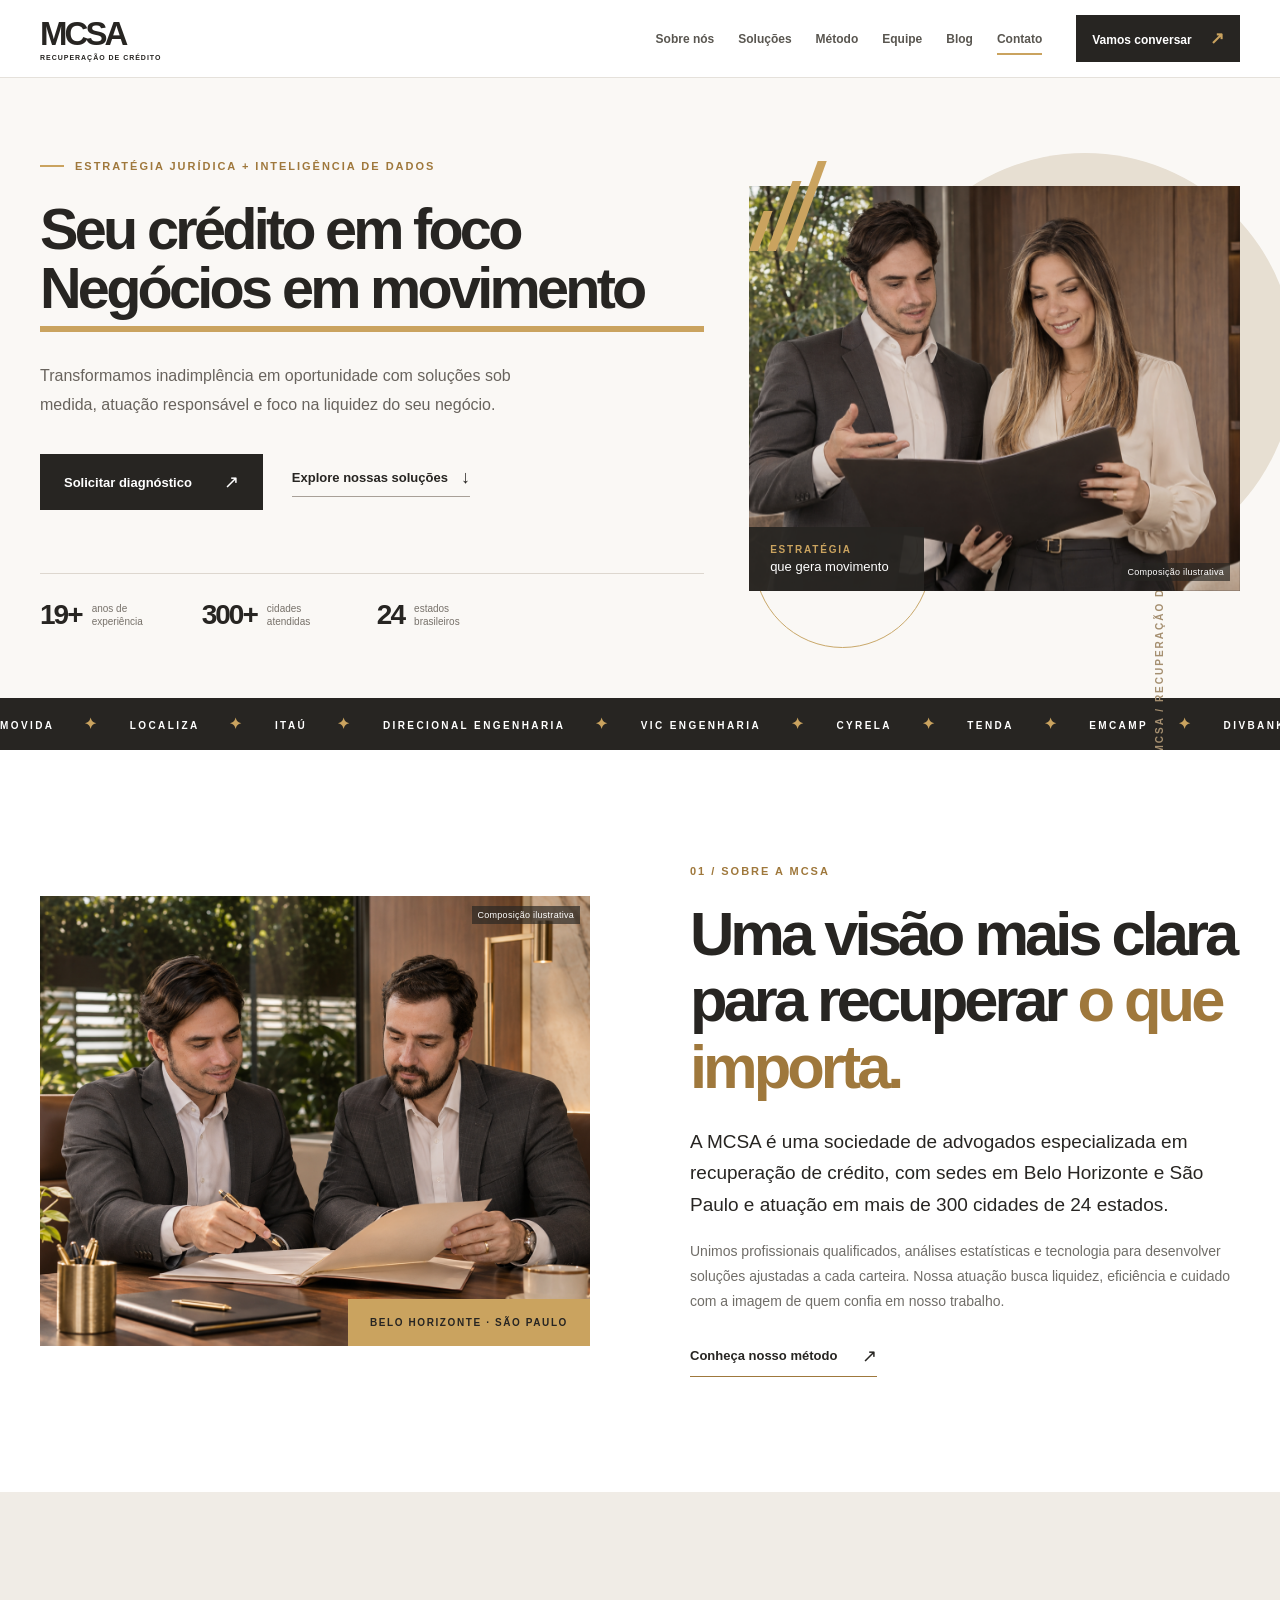
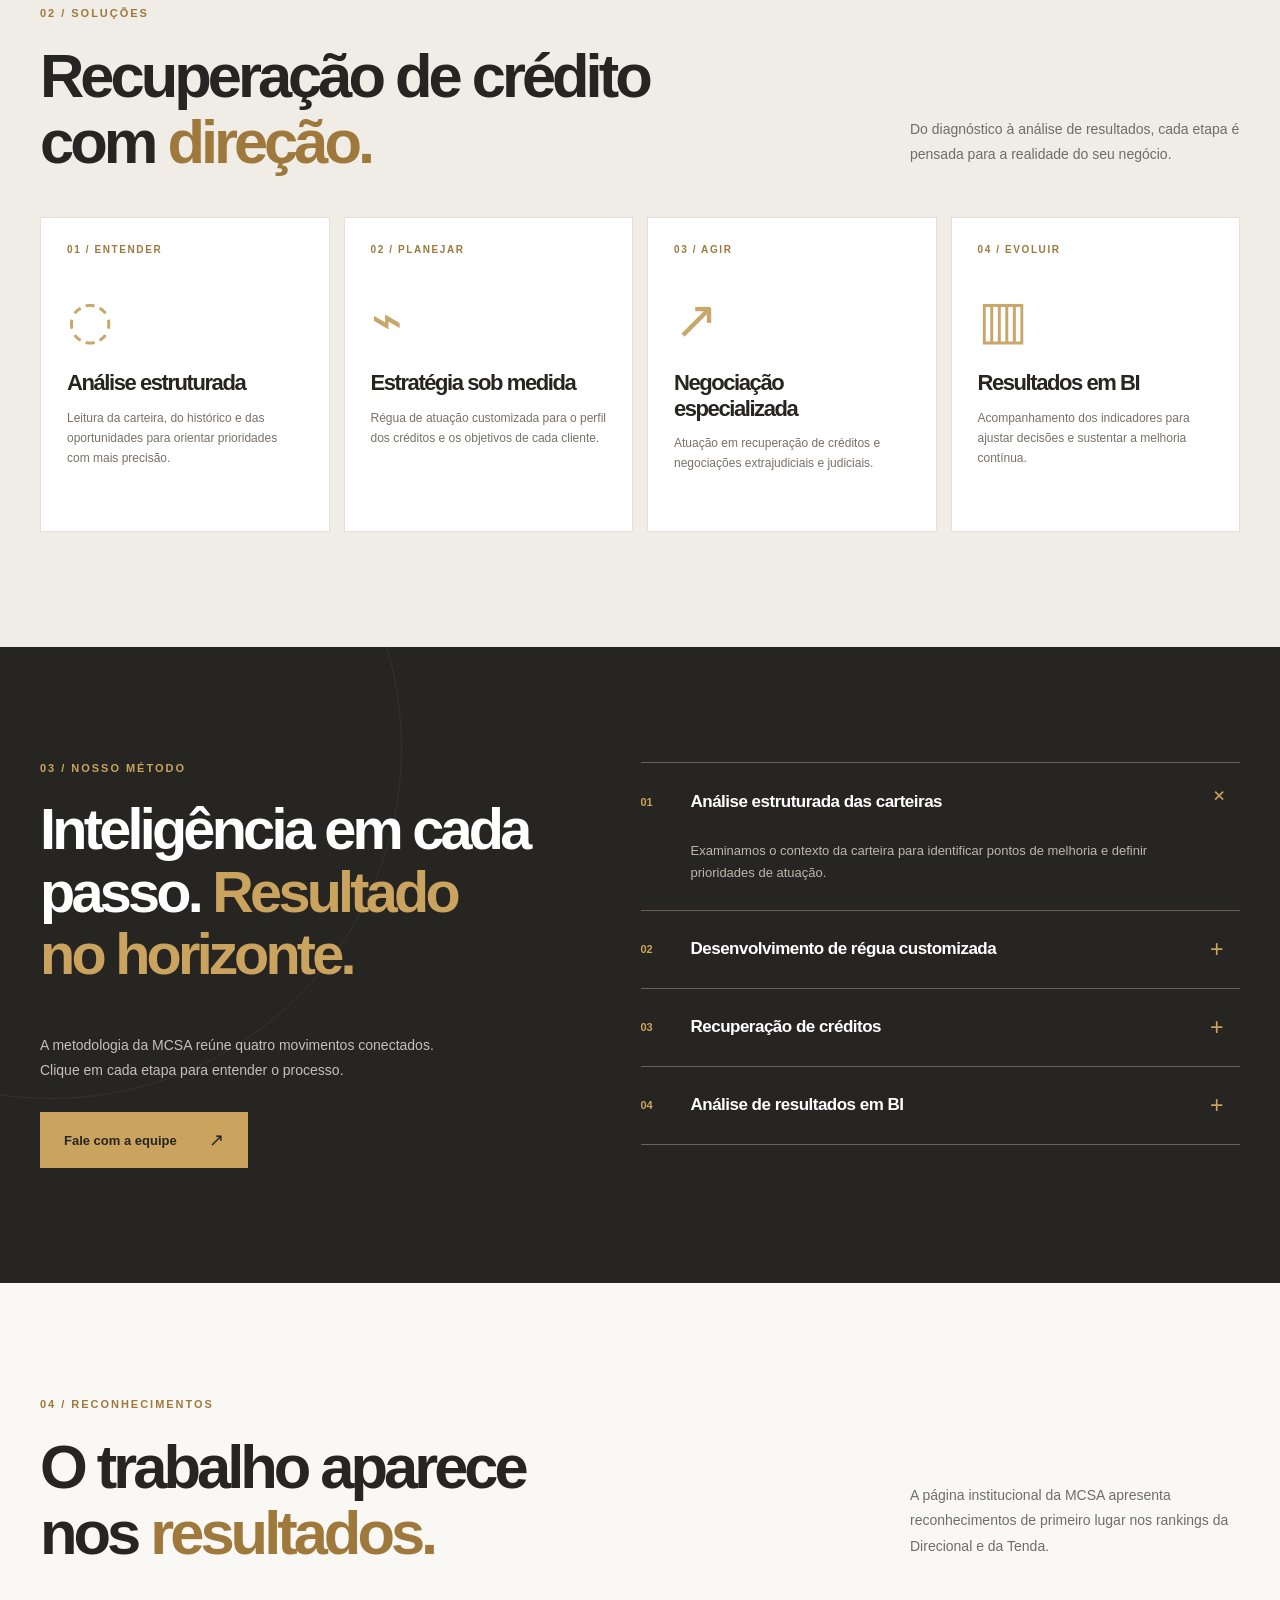
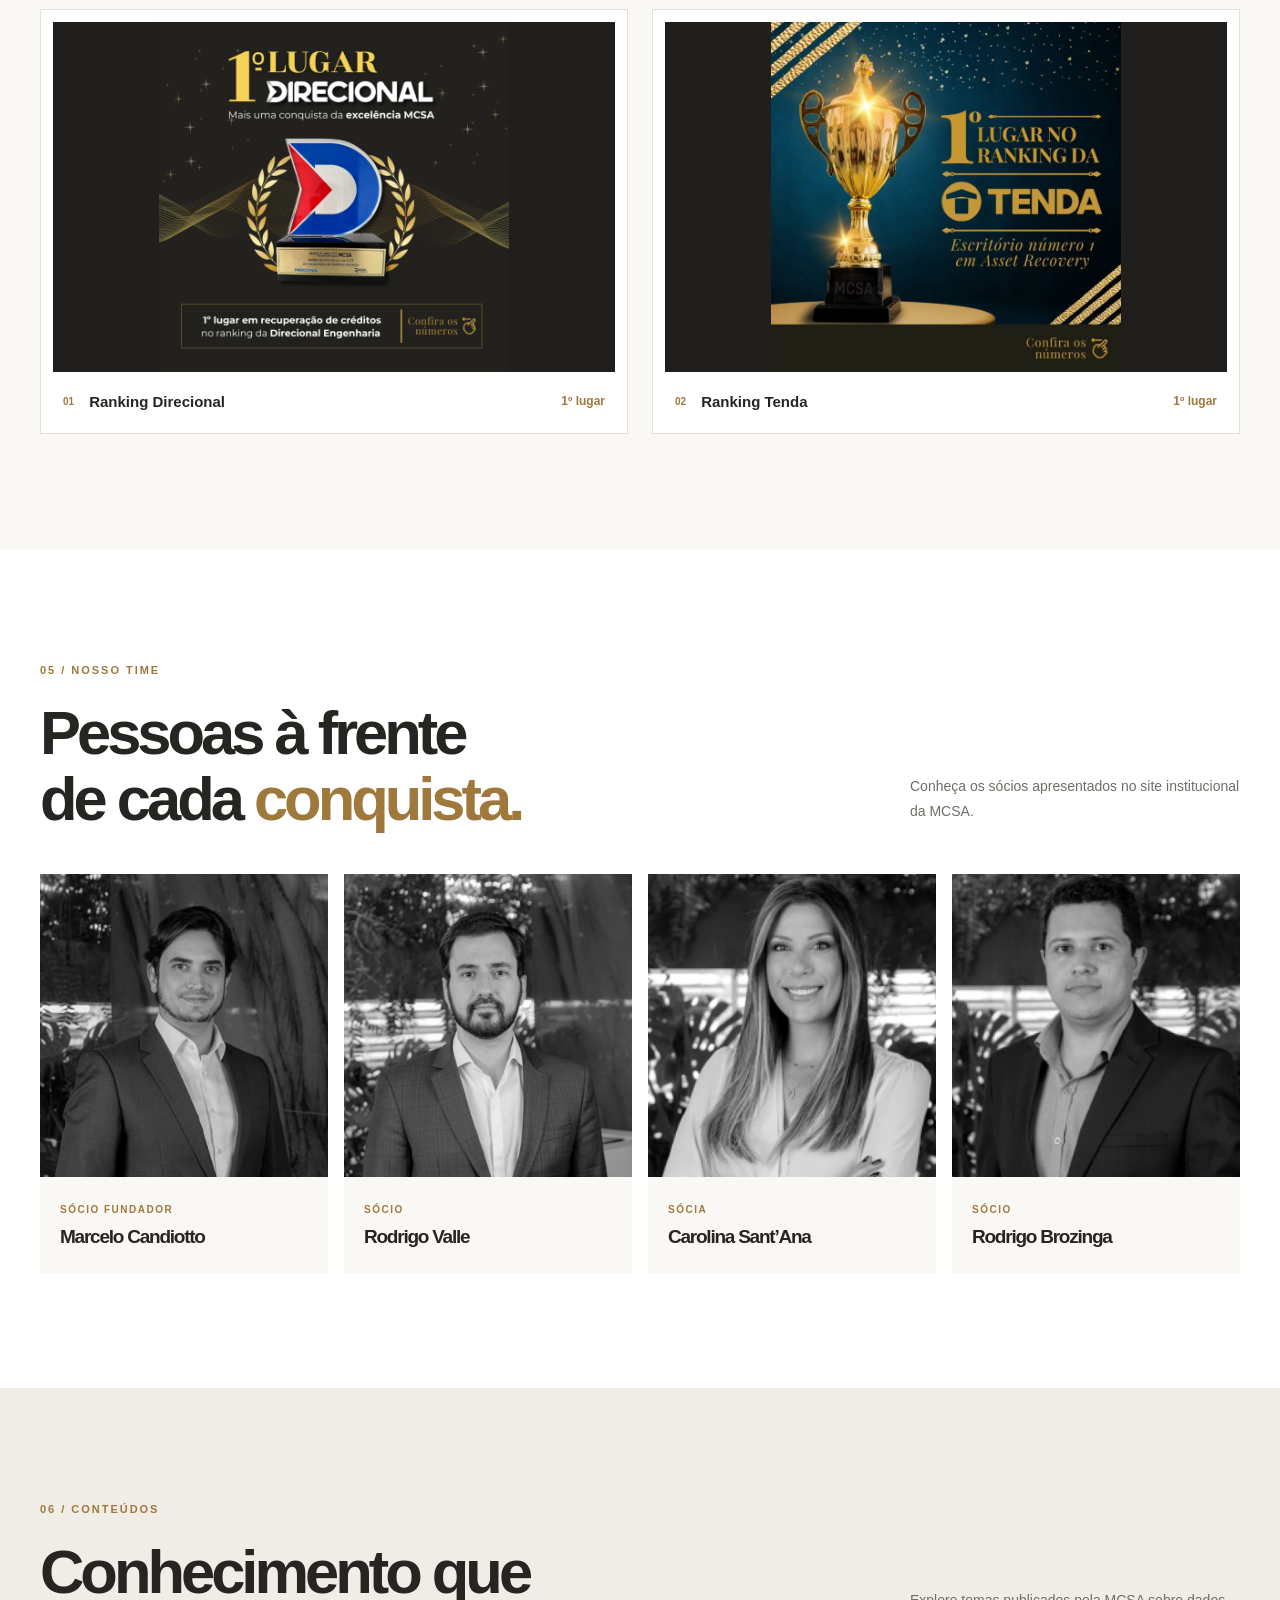
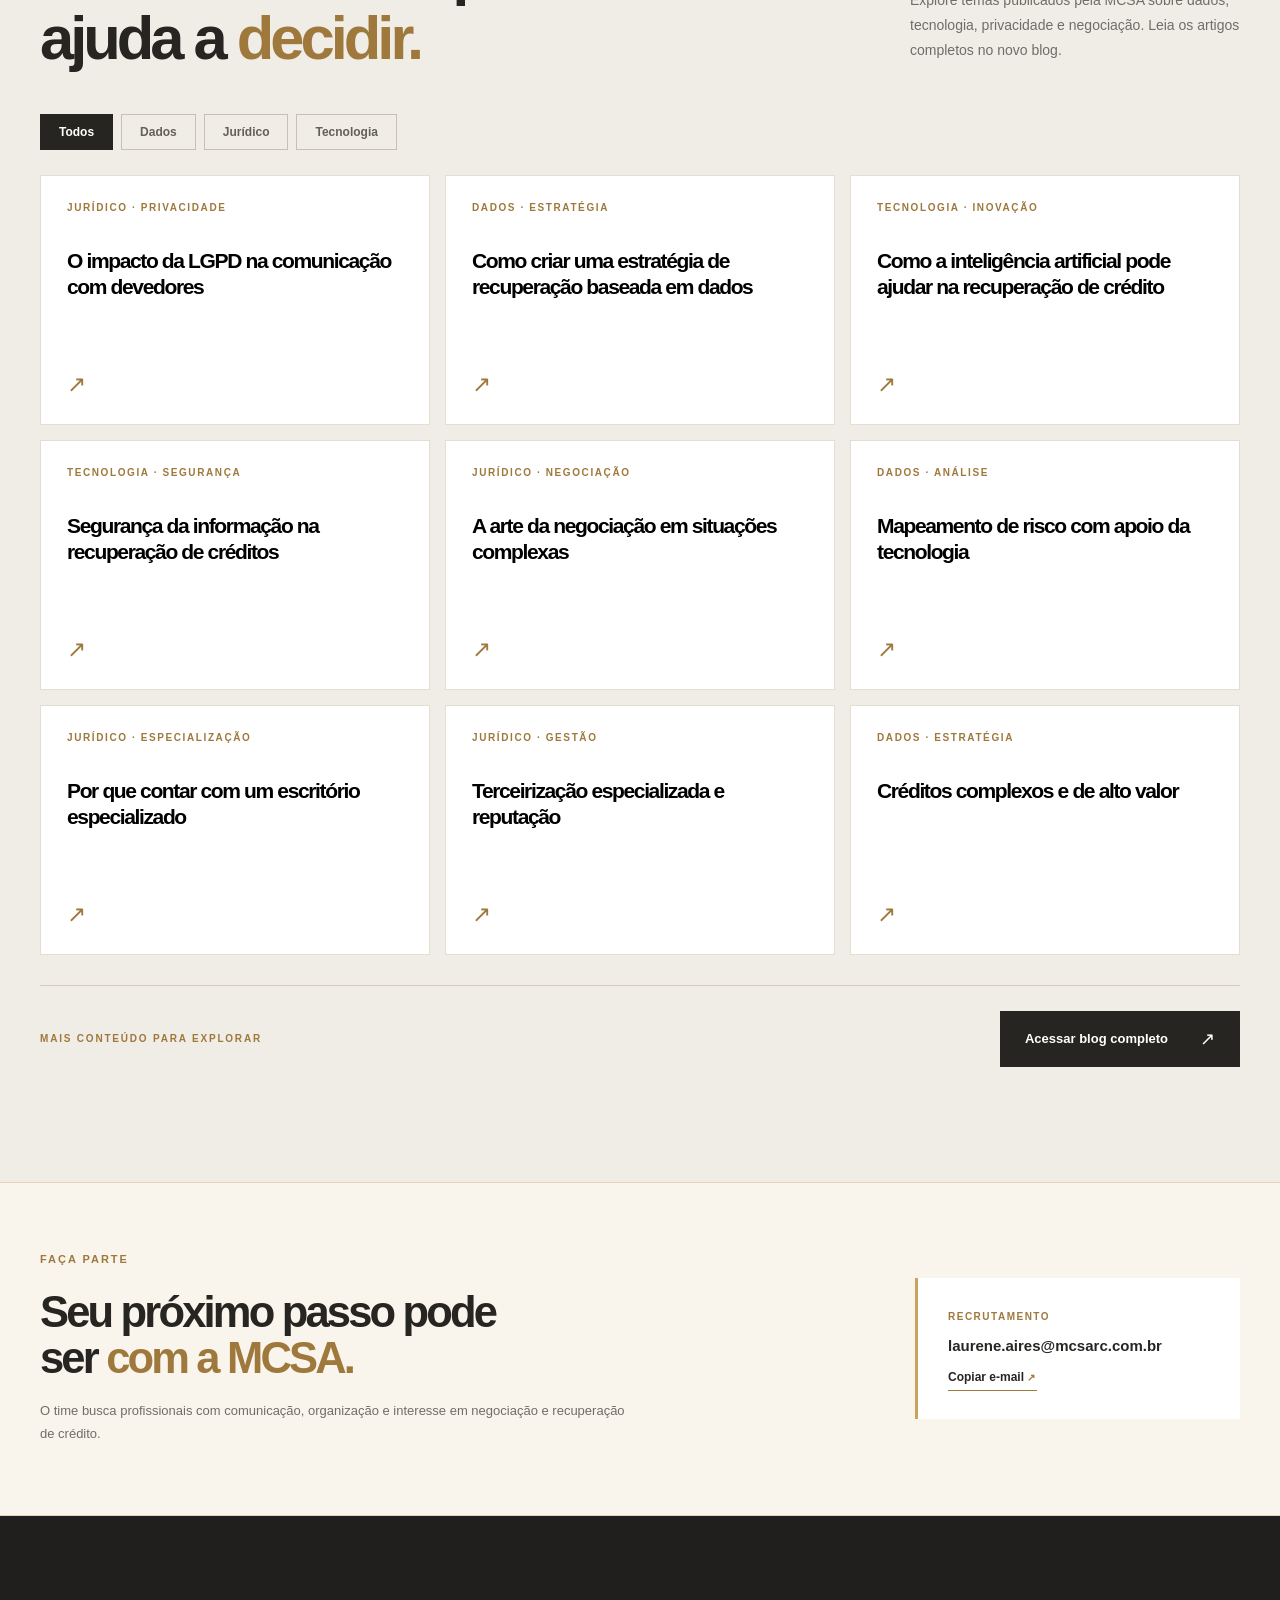
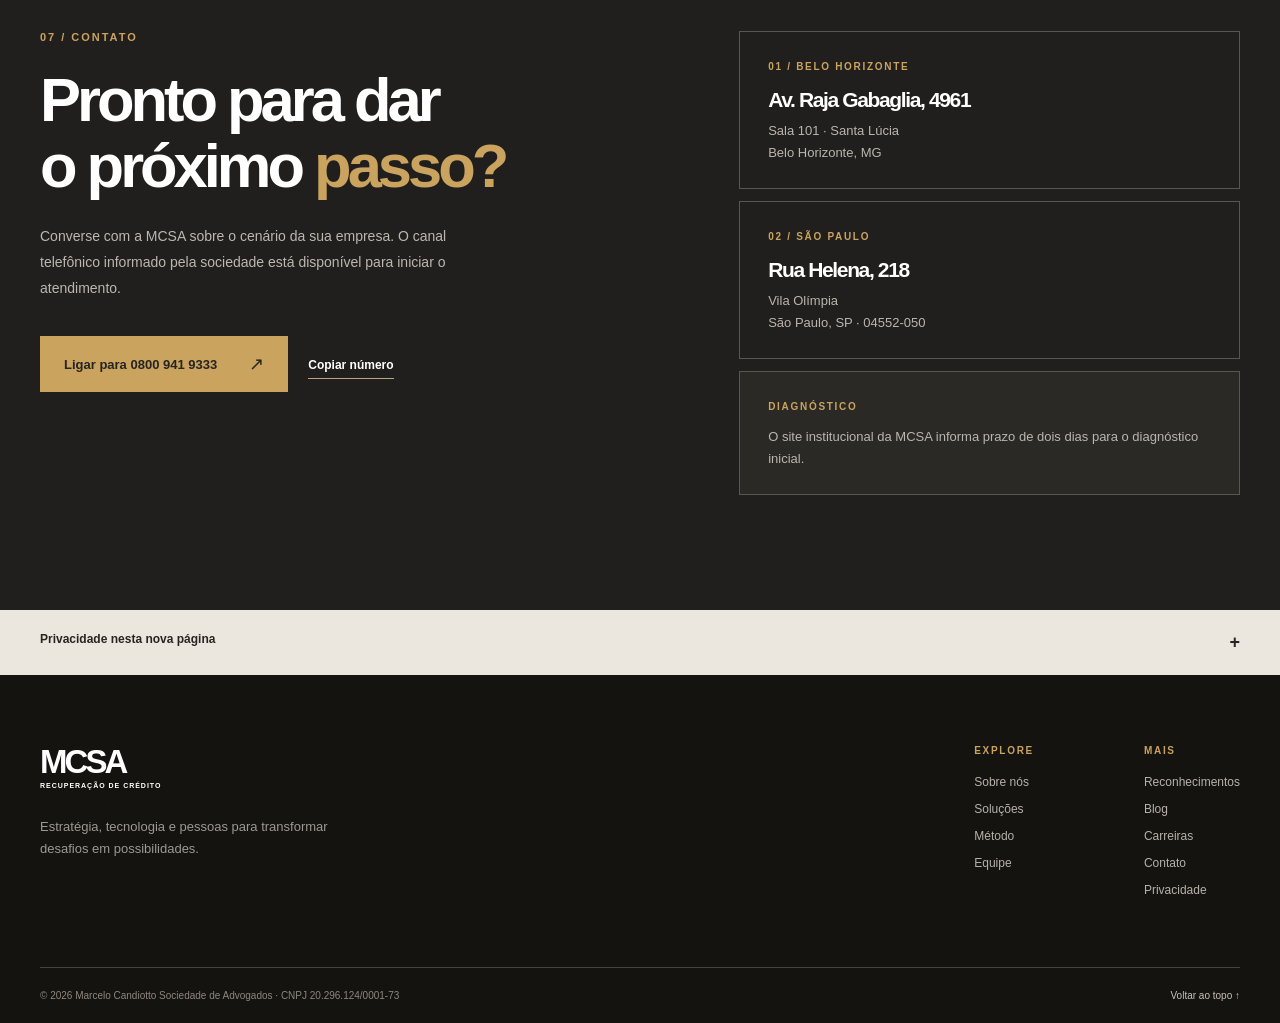
==== index.html @ 1eda958b "Publish modern MCSA blog and article archive" ====
<!doctype html>
<html lang="pt-BR">
<head>
  <meta charset="utf-8">
  <meta name="viewport" content="width=device-width, initial-scale=1">
  <meta name="theme-color" content="#272522">
  <meta name="description" content="MCSA: recuperação de crédito com inteligência, estratégia jurídica e atuação em mais de 300 cidades brasileiras.">
  <title>MCSA — Recuperação de crédito com inteligência</title>
  <link rel="icon" href="assets/logo.png" type="image/png">
  <link rel="stylesheet" href="styles.css">
  <link rel="stylesheet" href="motion.css">
  <script src="motion.js" defer></script>
  <script src="app.js" defer></script>
</head>
<body>
  <a class="skip-link" href="#conteudo">Ir para o conteúdo</a>
  <header class="header" id="inicio">
    <div class="scroll-progress" aria-hidden="true"></div>
    <div class="container header-inner">
      <a class="brand" href="#inicio" aria-label="MCSA, início"><span>MCSA</span><small>RECUPERAÇÃO DE CRÉDITO</small></a>
      <button class="menu-button" type="button" aria-label="Abrir menu" aria-controls="menu" aria-expanded="false"><span></span><span></span><span></span></button>
      <nav class="nav" id="menu" aria-label="Navegação principal"><a href="#sobre">Sobre nós</a><a href="#solucoes">Soluções</a><a href="#metodo">Método</a><a href="#equipe">Equipe</a><a href="blog.html">Blog</a><a href="#contato">Contato</a></nav>
      <a class="header-action" href="#contato">Vamos conversar <span aria-hidden="true">↗</span></a>
    </div>
  </header>

  <main id="conteudo">
    <section class="hero" aria-labelledby="hero-title">
      <div class="container hero-grid">
        <div class="hero-copy reveal">
          <p class="eyebrow"><span class="eyebrow-dash"></span> ESTRATÉGIA JURÍDICA + INTELIGÊNCIA DE DADOS</p>
          <h1 id="hero-title" aria-label="Seu crédito em foco, negócios em movimento"><span class="hero-line" aria-hidden="true"><span class="hero-word" style="--i:0">Seu</span> <span class="hero-word" style="--i:1">crédito</span> <span class="hero-word" style="--i:2">em</span> <span class="hero-word" style="--i:3">foco</span></span><span class="hero-line" aria-hidden="true"><em><span class="hero-word" style="--i:4">Negócios</span> <span class="hero-word" style="--i:5">em</span> <span class="hero-word" style="--i:6">movimento</span></em></span></h1>
          <p class="hero-description">Transformamos inadimplência em oportunidade com soluções sob medida, atuação responsável e foco na liquidez do seu negócio.</p>
          <div class="hero-actions"><a class="button button-dark" href="#contato">Solicitar diagnóstico <span aria-hidden="true">↗</span></a><a class="under-link" href="#solucoes">Explore nossas soluções <span aria-hidden="true">↓</span></a></div>
          <div class="hero-markers"><div><strong data-count="19" data-suffix="+">19+</strong><span>anos de experiência</span></div><div><strong data-count="300" data-suffix="+">300+</strong><span>cidades atendidas</span></div><div><strong data-count="24">24</strong><span>estados brasileiros</span></div></div>
        </div>
        <div class="hero-media reveal">
          <div class="photo-frame"><img src="assets/marcelo-carolina.png" alt="Composição ilustrativa de Marcelo Candiotto e Carolina Sant’Ana analisando documentos" width="1752" height="897"><span class="photo-scan" aria-hidden="true"></span><span class="photo-disclaimer">Composição ilustrativa</span><div class="photo-stamp"><b>ESTRATÉGIA</b><span>que gera movimento</span></div></div>
          <div class="hero-graphic" aria-hidden="true"><span></span><span></span><span></span></div>
          <div class="hero-side-note">MCSA / RECUPERAÇÃO DE CRÉDITO</div>
        </div>
      </div>
      <div class="hero-ticker" role="group" aria-label="Empresas com quem trabalhamos: Movida, Localiza, Itaú, Direcional Engenharia, VIC Engenharia, Cyrela, Tenda, Emcamp, DivBank, Tabelionato e LCM"><div aria-hidden="true">MOVIDA <span>✦</span> LOCALIZA <span>✦</span> ITAÚ <span>✦</span> DIRECIONAL ENGENHARIA <span>✦</span> VIC ENGENHARIA <span>✦</span> CYRELA <span>✦</span> TENDA <span>✦</span> EMCAMP <span>✦</span> DIVBANK <span>✦</span> TABELIONATO <span>✦</span> LCM <span>✦</span> MOVIDA <span>✦</span> LOCALIZA <span>✦</span> ITAÚ <span>✦</span> DIRECIONAL ENGENHARIA <span>✦</span> VIC ENGENHARIA <span>✦</span> CYRELA <span>✦</span> TENDA <span>✦</span> EMCAMP <span>✦</span> DIVBANK <span>✦</span> TABELIONATO <span>✦</span> LCM <span>✦</span></div></div>
    </section>

    <section class="intro section" id="sobre">
      <div class="container intro-grid"><div class="intro-image reveal"><img src="assets/marcelo-rodrigo-valle.png" alt="Composição ilustrativa de Marcelo Candiotto e Rodrigo Valle revisando documentos" loading="lazy" width="1448" height="1086"><div class="image-label">BELO HORIZONTE · SÃO PAULO</div><span class="intro-disclaimer">Composição ilustrativa</span></div><div class="intro-copy reveal"><p class="kicker">01 / SOBRE A MCSA</p><h2>Uma visão mais clara para recuperar <em>o que importa.</em></h2><p class="lead">A MCSA é uma sociedade de advogados especializada em recuperação de crédito, com sedes em Belo Horizonte e São Paulo e atuação em mais de 300 cidades de 24 estados.</p><p>Unimos profissionais qualificados, análises estatísticas e tecnologia para desenvolver soluções ajustadas a cada carteira. Nossa atuação busca liquidez, eficiência e cuidado com a imagem de quem confia em nosso trabalho.</p><a class="text-action" href="#metodo">Conheça nosso método <span aria-hidden="true">↗</span></a></div></div>
    </section>

    <section class="solutions section" id="solucoes">
      <div class="container"><div class="section-top reveal"><div><p class="kicker">02 / SOLUÇÕES</p><h2>Recuperação de crédito<br>com <em>direção.</em></h2></div><p>Do diagnóstico à análise de resultados, cada etapa é pensada para a realidade do seu negócio.</p></div>
        <div class="solutions-grid">
          <article class="solution-card reveal"><span class="solution-index">01 / ENTENDER</span><div class="solution-icon" aria-hidden="true">◌</div><h3>Análise estruturada</h3><p>Leitura da carteira, do histórico e das oportunidades para orientar prioridades com mais precisão.</p></article>
          <article class="solution-card reveal"><span class="solution-index">02 / PLANEJAR</span><div class="solution-icon" aria-hidden="true">⌁</div><h3>Estratégia sob medida</h3><p>Régua de atuação customizada para o perfil dos créditos e os objetivos de cada cliente.</p></article>
          <article class="solution-card reveal"><span class="solution-index">03 / AGIR</span><div class="solution-icon" aria-hidden="true">↗</div><h3>Negociação especializada</h3><p>Atuação em recuperação de créditos e negociações extrajudiciais e judiciais.</p></article>
          <article class="solution-card reveal"><span class="solution-index">04 / EVOLUIR</span><div class="solution-icon" aria-hidden="true">▥</div><h3>Resultados em BI</h3><p>Acompanhamento dos indicadores para ajustar decisões e sustentar a melhoria contínua.</p></article>
        </div>
      </div>
    </section>

    <section class="method section" id="metodo">
      <div class="container method-grid"><div class="method-copy reveal"><p class="kicker kicker-light">03 / NOSSO MÉTODO</p><h2>Inteligência em cada passo. <em>Resultado no horizonte.</em></h2><p>A metodologia da MCSA reúne quatro movimentos conectados. Clique em cada etapa para entender o processo.</p><a class="button button-gold" href="#contato">Fale com a equipe <span aria-hidden="true">↗</span></a></div><div class="method-list reveal"><details open><summary><span>01</span><strong>Análise estruturada das carteiras</strong><b>+</b></summary><p>Examinamos o contexto da carteira para identificar pontos de melhoria e definir prioridades de atuação.</p></details><details><summary><span>02</span><strong>Desenvolvimento de régua customizada</strong><b>+</b></summary><p>Organizamos uma abordagem adequada às características dos créditos e ao momento de cada cliente.</p></details><details><summary><span>03</span><strong>Recuperação de créditos</strong><b>+</b></summary><p>Conduzimos as frentes de negociação em busca de soluções efetivas e responsáveis.</p></details><details><summary><span>04</span><strong>Análise de resultados em BI</strong><b>+</b></summary><p>Acompanhamos indicadores para compreender os resultados e orientar as próximas decisões.</p></details></div></div>
    </section>

    <section class="recognition section" id="reconhecimentos"><div class="container"><div class="section-top reveal"><div><p class="kicker">04 / RECONHECIMENTOS</p><h2>O trabalho aparece<br>nos <em>resultados.</em></h2></div><p>A página institucional da MCSA apresenta reconhecimentos de primeiro lugar nos rankings da Direcional e da Tenda.</p></div><div class="award-grid"><figure class="award-card reveal"><img src="assets/award-direcional.png" alt="Peça da MCSA sobre o primeiro lugar no ranking da Direcional" loading="lazy"><figcaption><span>01</span><strong>Ranking Direcional</strong><em>1º lugar</em></figcaption></figure><figure class="award-card reveal"><img src="assets/award-tenda.jpg" alt="Peça da MCSA sobre o primeiro lugar no ranking da Tenda" loading="lazy"><figcaption><span>02</span><strong>Ranking Tenda</strong><em>1º lugar</em></figcaption></figure></div></div></section>

    <section class="team section" id="equipe"><div class="container"><div class="section-top reveal"><div><p class="kicker">05 / NOSSO TIME</p><h2>Pessoas à frente<br>de cada <em>conquista.</em></h2></div><p>Conheça os sócios apresentados no site institucional da MCSA.</p></div><div class="team-grid"><article class="person reveal"><img src="assets/team-marcelo.png" alt="Marcelo Candiotto" loading="lazy"><div><span>SÓCIO FUNDADOR</span><h3>Marcelo Candiotto</h3></div></article><article class="person reveal"><img src="assets/team-rodrigo-valle.png" alt="Rodrigo Valle" loading="lazy"><div><span>SÓCIO</span><h3>Rodrigo Valle</h3></div></article><article class="person reveal"><img src="assets/team-carolina.png" alt="Carolina Sant’Ana" loading="lazy"><div><span>SÓCIA</span><h3>Carolina Sant’Ana</h3></div></article><article class="person reveal"><img src="assets/team-rodrigo-brozinga.png" alt="Rodrigo Brozinga" loading="lazy"><div><span>SÓCIO</span><h3>Rodrigo Brozinga</h3></div></article></div></div></section>

    <section class="insights section" id="conteudos"><div class="container"><div class="section-top reveal"><div><p class="kicker">06 / CONTEÚDOS</p><h2>Conhecimento que<br>ajuda a <em>decidir.</em></h2></div><p>Explore temas publicados pela MCSA sobre dados, tecnologia, privacidade e negociação. Leia os artigos completos no novo blog.</p></div><div class="filter-bar" role="group" aria-label="Filtrar conteúdos"><button type="button" class="filter active" data-filter="todos" aria-pressed="true">Todos</button><button type="button" class="filter" data-filter="dados" aria-pressed="false">Dados</button><button type="button" class="filter" data-filter="juridico" aria-pressed="false">Jurídico</button><button type="button" class="filter" data-filter="tecnologia" aria-pressed="false">Tecnologia</button></div><div class="article-grid" id="article-grid"></div><div class="blog-cta-wrap reveal"><span>MAIS CONTEÚDO PARA EXPLORAR</span><a class="button button-dark blog-cta" href="blog.html">Acessar blog completo <span aria-hidden="true">↗</span></a></div></div></section>

    <section class="careers" id="carreiras"><div class="container careers-inner reveal"><div><p class="kicker">FAÇA PARTE</p><h2>Seu próximo passo pode<br>ser <em>com a MCSA.</em></h2><p>O time busca profissionais com comunicação, organização e interesse em negociação e recuperação de crédito.</p></div><div class="careers-contact"><span>RECRUTAMENTO</span><strong>laurene.aires@mcsarc.com.br</strong><button type="button" class="copy-button" data-copy="laurene.aires@mcsarc.com.br">Copiar e-mail <span aria-hidden="true">↗</span></button></div></div></section>

    <section class="contact section" id="contato"><div class="container contact-grid"><div class="contact-copy reveal"><p class="kicker kicker-light">07 / CONTATO</p><h2>Pronto para dar<br>o próximo <em>passo?</em></h2><p>Converse com a MCSA sobre o cenário da sua empresa. O canal telefônico informado pela sociedade está disponível para iniciar o atendimento.</p><a class="button button-gold" href="tel:08009419333">Ligar para 0800 941 9333 <span aria-hidden="true">↗</span></a><button type="button" class="copy-button copy-phone" data-copy="0800 941 9333">Copiar número</button></div><div class="contact-locations reveal"><div class="contact-card"><span>01 / BELO HORIZONTE</span><h3>Av. Raja Gabaglia, 4961</h3><p>Sala 101 · Santa Lúcia<br>Belo Horizonte, MG</p></div><div class="contact-card"><span>02 / SÃO PAULO</span><h3>Rua Helena, 218</h3><p>Vila Olímpia<br>São Paulo, SP · 04552-050</p></div><div class="contact-card contact-note"><span>DIAGNÓSTICO</span><p>O site institucional da MCSA informa prazo de dois dias para o diagnóstico inicial.</p></div></div></div></section>

    <section class="privacy" id="privacidade"><div class="container privacy-inner"><details><summary>Privacidade nesta nova página <span aria-hidden="true">+</span></summary><p>Esta página não possui formulários de coleta, cadastro ou rastreamento de visitantes. Ao usar os botões de telefone, a ação é encaminhada ao aplicativo de chamadas do seu dispositivo. Para assuntos relativos a dados pessoais tratados pela MCSA, o contato do encarregado informado na política institucional é <a href="mailto:marcelo.candiotto@candiottovalle.com">marcelo.candiotto@candiottovalle.com</a>.</p></details></div></section>
  </main>

  <footer class="footer"><div class="container footer-grid"><div><a class="brand brand-footer" href="#inicio" aria-label="MCSA, voltar ao início"><span>MCSA</span><small>RECUPERAÇÃO DE CRÉDITO</small></a><p>Estratégia, tecnologia e pessoas para transformar desafios em possibilidades.</p></div><div class="footer-nav"><div><b>EXPLORE</b><a href="#sobre">Sobre nós</a><a href="#solucoes">Soluções</a><a href="#metodo">Método</a><a href="#equipe">Equipe</a></div><div><b>MAIS</b><a href="#reconhecimentos">Reconhecimentos</a><a href="blog.html">Blog</a><a href="#carreiras">Carreiras</a><a href="#contato">Contato</a><a href="#privacidade">Privacidade</a></div></div></div><div class="container footer-bottom"><span>© <span id="year">2026</span> Marcelo Candiotto Sociedade de Advogados · CNPJ 20.296.124/0001-73</span><a href="#inicio">Voltar ao topo ↑</a></div></footer>

  <dialog class="article-dialog" id="article-dialog" aria-labelledby="article-dialog-title"><button class="dialog-close" type="button" aria-label="Fechar artigo">×</button><div class="dialog-content"><span id="article-dialog-category"></span><h2 id="article-dialog-title"></h2><p id="article-dialog-intro"></p><div id="article-dialog-body"></div><a href="#contato" class="text-action dialog-contact">Converse com a MCSA <span aria-hidden="true">↗</span></a></div></dialog>
  <div class="toast" id="toast" role="status" aria-live="polite"></div>
</body>
</html>
---- styles.css ----
:root {
    --ink: #272522;
    --ink-2: #37332e;
    --muted: #706d68;
    --gold: #caa35f;
    --gold-dark: #9f783c;
    --paper: #faf8f5;
    --cream: #f0ece6;
    --line: #e3dfd8;
    --white: #fff;
    --container: 1200px
}

* {
    box-sizing: border-box
}

html {
    scroll-behavior: smooth;
    scroll-padding-top: 90px
}

body {
    margin: 0;
    color: var(--ink);
    background: var(--white);
    font-family: Arial, Helvetica, sans-serif;
    -webkit-font-smoothing: antialiased
}

a {
    color: inherit;
    text-decoration: none
}

button {
    font: inherit;
    cursor: pointer
}

img {
    max-width: 100%;
    display: block
}

h1,
h2,
h3,
p {
    margin-top: 0
}

h1,
h2,
h3 {
    letter-spacing: -.065em
}

h1,
h2 {
    font-family: Arial, Helvetica, sans-serif;
    font-weight: 700
}

h2 {
    font-size: clamp(40px, 4.8vw, 66px);
    line-height: 1.08
}

h2 em,
h1 em {
    font-style: normal;
    color: var(--gold-dark)
}

.container {
    width: min(var(--container), calc(100% - 64px));
    margin-inline: auto
}

.skip-link {
    position: absolute;
    left: 12px;
    top: -50px;
    background: #fff;
    padding: 12px;
    z-index: 100
}

.skip-link:focus {
    top: 10px
}

.section {
    padding: 115px 0
}

.kicker,
.eyebrow {
    font-size: 11px;
    font-weight: 800;
    letter-spacing: .18em;
    color: var(--gold-dark);
    margin: 0 0 24px
}

.kicker-light {
    color: var(--gold)
}

.lead {
    font-size: 19px !important;
    line-height: 1.65 !important;
    color: var(--ink) !important
}

.button {
    display: inline-flex;
    align-items: center;
    justify-content: space-between;
    gap: 32px;
    min-height: 56px;
    padding: 0 24px;
    font-size: 13px;
    font-weight: 800;
    transition: transform .25s, background .25s, box-shadow .25s
}

.button:hover {
    transform: translateY(-3px);
    box-shadow: 0 14px 30px #2725222b
}

.button span,
.text-action span,
.under-link span {
    font-size: 18px;
    font-weight: 400
}

.button-dark {
    background: var(--ink);
    color: #fff
}

.button-dark:hover {
    background: #44403a
}

.button-gold {
    background: var(--gold);
    color: var(--ink)
}

.button-gold:hover {
    background: #e0bd7c
}

.text-action {
    display: inline-flex;
    gap: 25px;
    align-items: center;
    border-bottom: 1px solid var(--gold-dark);
    padding-bottom: 9px;
    font-size: 13px;
    font-weight: 800
}

.text-action:hover {
    color: var(--gold-dark)
}

.reveal {
    opacity: 0;
    transform: translateY(24px);
    transition: opacity .7s ease, transform .7s ease
}

.reveal.visible {
    opacity: 1;
    transform: translateY(0)
}

.header {
    position: sticky;
    top: 0;
    z-index: 30;
    height: 78px;
    background: #fffffff0;
    backdrop-filter: blur(18px);
    border-bottom: 1px solid #e5e1db
}

.header-inner {
    height: 100%;
    display: flex;
    align-items: center;
    gap: 34px
}

.brand {
    display: flex;
    flex-direction: column;
    flex: none;
    line-height: 1;
    color: var(--ink)
}

.brand span {
    font-size: 33px;
    font-weight: 800;
    letter-spacing: -.09em
}

.brand small {
    font-size: 7px;
    letter-spacing: .14em;
    font-weight: 800;
    margin-top: 4px
}

.nav {
    display: flex;
    align-items: center;
    gap: 24px;
    margin-left: auto
}

.nav a {
    font-size: 12px;
    font-weight: 700;
    color: #595650;
    transition: color .2s
}

.nav a:hover,
.nav a:focus-visible {
    color: var(--gold-dark)
}

.header-action {
    padding: 13px 16px;
    background: var(--ink);
    color: #fff;
    font-size: 12px;
    font-weight: 800;
    white-space: nowrap
}

.header-action:hover {
    background: #4a4339
}

.header-action span {
    color: var(--gold);
    margin-left: 15px;
    font-size: 17px
}

.menu-button {
    display: none
}

.hero {
    background: var(--paper);
    overflow: hidden
}

.hero-grid {
    min-height: 620px;
    display: grid;
    grid-template-columns: 1.03fr .97fr;
    align-items: center;
    gap: 45px
}

.hero-copy {
    padding: 70px 0 55px;
    position: relative;
    z-index: 2
}

.eyebrow {
    display: flex;
    gap: 11px;
    align-items: center;
    margin-bottom: 28px
}

.eyebrow-dash {
    height: 2px;
    width: 24px;
    background: var(--gold)
}

h1 {
    font-size: clamp(54px, 5.4vw, 82px);
    line-height: 1.02;
    max-width: 720px;
    margin-bottom: 30px
}

h1 em {
    color: var(--ink);
    position: relative;
    white-space: nowrap
}

h1 em:after {
    content: "";
    position: absolute;
    left: 0;
    right: 0;
    bottom: -8px;
    height: 7px;
    background: var(--gold);
    transform: skew(-20deg);
    z-index: -1
}

.hero-description {
    font-size: 16px;
    line-height: 1.8;
    color: #68635d;
    max-width: 510px
}

.hero-actions {
    display: flex;
    align-items: center;
    gap: 29px;
    margin-top: 34px
}

.under-link {
    display: inline-flex;
    align-items: center;
    gap: 13px;
    border-bottom: 1px solid #a8a098;
    padding-bottom: 8px;
    font-size: 13px;
    font-weight: 800
}

.under-link:hover {
    color: var(--gold-dark)
}

.hero-markers {
    display: flex;
    gap: 34px;
    margin-top: 63px;
    border-top: 1px solid #ddd7cf;
    padding-top: 25px
}

.hero-markers div {
    display: flex;
    align-items: center;
    gap: 10px
}

.hero-markers strong {
    font-size: 28px;
    letter-spacing: -.07em
}

.hero-markers span {
    font-size: 10px;
    line-height: 1.35;
    color: #77716a;
    max-width: 76px
}

.hero-media {
    min-height: 550px;
    position: relative;
    display: flex;
    align-items: center;
    justify-content: center
}

.hero-media:before {
    content: "";
    position: absolute;
    width: 420px;
    height: 420px;
    background: #e7dfd2;
    border-radius: 50%;
    right: -55px;
    top: 40px
}

.hero-media:after {
    content: "";
    position: absolute;
    width: 175px;
    height: 175px;
    border: 1px solid #c9a86a;
    border-radius: 50%;
    left: 5px;
    bottom: 15px
}

.photo-frame {
    width: 505px;
    height: 405px;
    position: relative;
    background: #302e2b;
    z-index: 2;
    box-shadow: 24px 28px 0 #dbd0c0;
    overflow: hidden
}

.photo-frame img {
    width: 100%;
    height: 100%;
    object-fit: cover;
    object-position: 48% center;
    filter: saturate(.9);
    transition: transform .7s
}

.photo-frame:hover img {
    transform: scale(1.04)
}

.photo-stamp {
    position: absolute;
    bottom: 0;
    left: 0;
    background: #272522ed;
    color: #fff;
    padding: 17px 21px;
    display: flex;
    flex-direction: column;
    gap: 4px;
    min-width: 175px
}

.photo-stamp b {
    font-size: 10px;
    letter-spacing: .18em;
    color: var(--gold)
}

.photo-stamp span {
    font-size: 13px
}

.hero-graphic {
    position: absolute;
    left: 0;
    top: 48px;
    display: flex;
    align-items: end;
    gap: 9px;
    height: 90px;
    z-index: 3
}

.hero-graphic span {
    width: 9px;
    background: var(--gold);
    transform: skew(-20deg)
}

.hero-graphic span:nth-child(1) {
    height: 40px
}

.hero-graphic span:nth-child(2) {
    height: 70px
}

.hero-graphic span:nth-child(3) {
    height: 90px
}

.hero-side-note {
    position: absolute;
    right: -38px;
    bottom: 23px;
    transform: rotate(-90deg);
    font-size: 10px;
    letter-spacing: .2em;
    font-weight: 800;
    color: #a58f70
}

.hero-ticker {
    height: 52px;
    background: var(--ink);
    overflow: hidden;
    color: #fff;
    display: flex;
    align-items: center
}

.hero-ticker>div {
    white-space: nowrap;
    min-width: max-content;
    font-size: 10px;
    letter-spacing: .24em;
    font-weight: 800;
    animation: ticker 30s linear infinite
}

.hero-ticker span {
    color: var(--gold);
    font-size: 15px;
    margin: 0 25px
}

@keyframes ticker {
    to {
        transform: translateX(-50%)
    }
}

.intro {
    background: #fff
}

.intro-grid {
    display: grid;
    grid-template-columns: 1fr 1fr;
    gap: 100px;
    align-items: center
}

.intro-image {
    position: relative;
    min-height: 450px;
    background: #ece8e2;
    overflow: hidden
}

.intro-image img {
    width: 100%;
    height: 450px;
    object-fit: cover;
    object-position: 58% center
}

.image-label {
    position: absolute;
    bottom: 0;
    right: 0;
    background: var(--gold);
    padding: 18px 22px;
    font-size: 10px;
    font-weight: 800;
    letter-spacing: .16em
}

.intro-copy h2 {
    margin-bottom: 26px
}

.intro-copy p:not(.kicker) {
    font-size: 14px;
    line-height: 1.8;
    color: var(--muted)
}

.intro-copy .text-action {
    margin-top: 16px
}

.solutions {
    background: var(--cream)
}

.section-top {
    display: flex;
    align-items: end;
    justify-content: space-between;
    gap: 60px;
    margin-bottom: 42px
}

.section-top h2 {
    margin: 0
}

.section-top>p {
    font-size: 14px;
    line-height: 1.8;
    color: var(--muted);
    max-width: 330px;
    margin: 0 0 8px
}

.solutions-grid {
    display: grid;
    grid-template-columns: repeat(4, 1fr);
    gap: 14px
}

.solution-card {
    background: #fff;
    padding: 26px;
    min-height: 315px;
    border: 1px solid #e6e0d6;
    display: flex;
    flex-direction: column;
    transition: transform .25s, box-shadow .25s, border-color .25s
}

.solution-card:hover {
    transform: translateY(-8px);
    box-shadow: 0 22px 35px #27252214;
    border-color: var(--gold)
}

.solution-index {
    font-size: 10px;
    letter-spacing: .16em;
    color: var(--gold-dark);
    font-weight: 800
}

.solution-icon {
    font-size: 53px;
    line-height: 1;
    color: #c9a76a;
    margin-top: 38px
}

.solution-card h3 {
    font-size: 22px;
    line-height: 1.15;
    margin: 24px 0 12px
}

.solution-card p {
    font-size: 12px;
    line-height: 1.7;
    color: #77716b;
    margin: 0
}

.method {
    background: var(--ink);
    color: #fff;
    position: relative;
    overflow: hidden
}

.method:before {
    content: "";
    position: absolute;
    width: 700px;
    height: 700px;
    border: 1px solid #ffffff10;
    border-radius: 50%;
    left: -300px;
    top: -250px
}

.method-grid {
    display: grid;
    grid-template-columns: .9fr 1.1fr;
    gap: 110px;
    position: relative
}

.method-copy h2 {
    font-size: clamp(42px, 4.5vw, 62px)
}

.method-copy h2 em {
    color: var(--gold)
}

.method-copy>p:not(.kicker) {
    font-size: 14px;
    line-height: 1.8;
    color: #c5c0ba;
    max-width: 430px;
    margin-bottom: 29px
}

.method-list {
    border-top: 1px solid #6a6258
}

.method-list details {
    border-bottom: 1px solid #6a6258
}

.method-list summary {
    list-style: none;
    display: grid;
    grid-template-columns: 40px 1fr 30px;
    gap: 10px;
    align-items: center;
    padding: 25px 0;
    cursor: pointer
}

.method-list summary::-webkit-details-marker {
    display: none
}

.method-list summary span {
    color: var(--gold);
    font-size: 11px;
    font-weight: 800
}

.method-list summary strong {
    font-size: 17px;
    font-weight: 600;
    letter-spacing: -.03em
}

.method-list summary b {
    color: var(--gold);
    font-size: 23px;
    font-weight: 400;
    transition: transform .2s
}

.method-list details[open] summary b {
    transform: rotate(45deg)
}

.method-list details>p {
    margin: 0 30px 25px 50px;
    color: #bcb6ae;
    font-size: 13px;
    line-height: 1.7
}

.recognition {
    background: var(--paper)
}

.award-grid {
    display: grid;
    grid-template-columns: 1fr 1fr;
    gap: 24px
}

.award-card {
    margin: 0;
    background: #fff;
    border: 1px solid var(--line);
    padding: 12px;
    transition: transform .25s, box-shadow .25s
}

.award-card:hover {
    transform: translateY(-5px);
    box-shadow: 0 20px 40px #27252216
}

.award-card img {
    width: 100%;
    height: 350px;
    object-fit: contain;
    background: #201f1d
}

.award-card figcaption {
    display: flex;
    align-items: center;
    gap: 15px;
    padding: 21px 10px 11px
}

.award-card figcaption span {
    font-size: 10px;
    color: var(--gold-dark);
    font-weight: 800
}

.award-card figcaption strong {
    font-size: 15px
}

.award-card figcaption em {
    font-style: normal;
    color: var(--gold-dark);
    margin-left: auto;
    font-size: 12px;
    font-weight: 800
}

.team {
    background: #fff
}

.team-grid {
    display: grid;
    grid-template-columns: repeat(4, 1fr);
    gap: 16px
}

.person {
    background: var(--paper);
    overflow: hidden;
    transition: transform .25s
}

.person:hover {
    transform: translateY(-7px)
}

.person img {
    width: 100%;
    aspect-ratio: 1/1.05;
    object-fit: cover;
    filter: grayscale(1);
    transition: filter .35s, transform .35s
}

.person:hover img {
    filter: grayscale(.25);
    transform: scale(1.025)
}

.person>div {
    padding: 22px 20px 25px
}

.person span {
    font-size: 10px;
    color: var(--gold-dark);
    font-weight: 800;
    letter-spacing: .15em
}

.person h3 {
    font-size: 19px;
    margin: 9px 0 0
}

.insights {
    background: var(--cream)
}

.filter-bar {
    display: flex;
    gap: 8px;
    margin-bottom: 25px;
    flex-wrap: wrap
}

.filter {
    background: transparent;
    border: 1px solid #c9c0b3;
    padding: 10px 18px;
    font-size: 12px;
    font-weight: 800;
    color: #645f58;
    transition: background .2s, color .2s
}

.filter:hover,
.filter.active {
    background: var(--ink);
    color: #fff;
    border-color: var(--ink)
}

.article-grid {
    display: grid;
    grid-template-columns: repeat(3, 1fr);
    gap: 15px
}

.article-card {
    display: flex;
    flex-direction: column;
    align-items: flex-start;
    text-align: left;
    border: 1px solid #e4ddd2;
    background: #fff;
    padding: 26px;
    min-height: 250px;
    transition: transform .25s, box-shadow .25s
}

.article-card:hover {
    transform: translateY(-6px);
    box-shadow: 0 17px 30px #27252215
}

.article-card>span {
    color: var(--gold-dark);
    font-size: 10px;
    letter-spacing: .16em;
    font-weight: 800
}

.article-card h3 {
    font-size: 21px;
    line-height: 1.27;
    margin: 35px 0 20px
}

.article-card b {
    font-size: 23px;
    color: var(--gold-dark);
    margin-top: auto;
    font-weight: 400
}

.blog-cta-wrap {
    display: flex;
    align-items: center;
    justify-content: space-between;
    gap: 24px;
    margin-top: 30px;
    padding-top: 25px;
    border-top: 1px solid #d4cabd
}

.blog-cta-wrap>span {
    color: var(--gold-dark);
    font-size: 10px;
    font-weight: 800;
    letter-spacing: .18em
}

.blog-cta {
    position: relative;
    overflow: hidden;
    isolation: isolate;
    border: 1px solid var(--ink);
    box-shadow: 0 0 0 0 #caa35f55;
    animation: blog-cta-pulse 2.8s ease-in-out infinite
}

.blog-cta::before {
    content: "";
    position: absolute;
    z-index: -1;
    inset: 0;
    background: linear-gradient(110deg, transparent 10%, #caa35f4d 45%, transparent 70%);
    transform: translateX(-120%);
    animation: blog-cta-sheen 3.6s ease-in-out infinite
}

.blog-cta:hover {
    animation-play-state: paused
}

@keyframes blog-cta-pulse {
    50% { box-shadow: 0 0 0 8px #caa35f00 }
}

@keyframes blog-cta-sheen {
    45%, 100% { transform: translateX(150%) }
}

@media (max-width: 560px) {
    .blog-cta-wrap { align-items: stretch; flex-direction: column }
    .blog-cta { justify-content: space-between }
}

@media (prefers-reduced-motion: reduce) {
    .blog-cta, .blog-cta::before { animation: none }
}

.careers {
    background: #f9f5ed;
    padding: 70px 0;
    border-top: 1px solid #e3d4ba;
    border-bottom: 1px solid #e3d4ba
}

.careers-inner {
    display: flex;
    align-items: center;
    justify-content: space-between;
    gap: 50px
}

.careers h2 {
    font-size: clamp(34px, 3.4vw, 49px);
    margin-bottom: 18px
}

.careers p:not(.kicker) {
    font-size: 13px;
    line-height: 1.7;
    color: var(--muted);
    max-width: 600px;
    margin: 0
}

.careers-contact {
    padding: 28px 30px;
    background: #fff;
    border-left: 3px solid var(--gold);
    min-width: 325px
}

.careers-contact span {
    font-size: 10px;
    color: var(--gold-dark);
    font-weight: 800;
    letter-spacing: .15em
}

.careers-contact strong {
    display: block;
    font-size: 15px;
    margin: 13px 0;
    overflow-wrap: anywhere
}

.copy-button {
    background: none;
    border: 0;
    border-bottom: 1px solid var(--gold-dark);
    padding: 0 0 6px;
    color: var(--ink);
    font-weight: 800;
    font-size: 12px
}

.copy-button:hover {
    color: var(--gold-dark)
}

.contact {
    background: #201f1d;
    color: #fff
}

.contact-grid {
    display: grid;
    grid-template-columns: 1fr .85fr;
    gap: 110px
}

.contact h2 {
    margin-bottom: 25px
}

.contact h2 em {
    color: var(--gold)
}

.contact-copy>p:not(.kicker) {
    font-size: 14px;
    line-height: 1.85;
    color: #bdb7b0;
    max-width: 470px
}

.contact-copy .button {
    margin-top: 20px
}

.copy-phone {
    color: #fff;
    margin-left: 20px;
    border-color: #bba47b
}

.contact-locations {
    display: grid;
    gap: 12px
}

.contact-card {
    border: 1px solid #5a554e;
    padding: 24px 28px
}

.contact-card span {
    color: var(--gold);
    font-size: 10px;
    font-weight: 800;
    letter-spacing: .17em
}

.contact-card h3 {
    font-size: 21px;
    margin: 14px 0 8px
}

.contact-card p {
    color: #bbb5ae;
    font-size: 13px;
    line-height: 1.7;
    margin: 0
}

.contact-note {
    background: #2b2926
}

.contact-note p {
    margin-top: 12px
}

.privacy {
    background: #ece7de
}

.privacy-inner {
    padding: 22px 0
}

.privacy details {
    font-size: 12px
}

.privacy summary {
    cursor: pointer;
    list-style: none;
    font-weight: 800;
    display: flex;
    justify-content: space-between
}

.privacy summary::-webkit-details-marker {
    display: none
}

.privacy summary span {
    font-size: 18px
}

.privacy details[open] summary span {
    transform: rotate(45deg)
}

.privacy p {
    max-width: 800px;
    line-height: 1.7;
    color: #666059;
    margin: 15px 0 0
}

.privacy a {
    text-decoration: underline
}

.footer {
    background: #141310;
    color: #fff;
    padding-top: 70px
}

.footer-grid {
    display: flex;
    justify-content: space-between;
    gap: 70px;
    padding-bottom: 70px
}

.brand-footer {
    color: #fff
}

.footer-grid>div:first-child p {
    color: #9d9891;
    font-size: 13px;
    line-height: 1.7;
    max-width: 290px;
    margin: 27px 0 0
}

.footer-nav {
    display: flex;
    gap: 110px
}

.footer-nav>div {
    display: flex;
    flex-direction: column;
    gap: 13px
}

.footer-nav b {
    font-size: 10px;
    letter-spacing: .17em;
    color: var(--gold);
    margin-bottom: 6px
}

.footer-nav a {
    font-size: 12px;
    color: #b7b1a9
}

.footer-nav a:hover {
    color: var(--gold)
}

.footer-bottom {
    border-top: 1px solid #49433a;
    padding: 22px 0;
    display: flex;
    justify-content: space-between;
    gap: 20px;
    color: #8d867e;
    font-size: 10px
}

.footer-bottom a {
    color: #c8c1b7
}

.article-dialog {
    border: 0;
    padding: 0;
    width: min(700px, calc(100% - 32px));
    max-height: 86vh;
    box-shadow: 0 35px 100px #0006
}

.article-dialog::backdrop {
    background: #171513b9;
    backdrop-filter: blur(4px)
}

.dialog-close {
    position: sticky;
    top: 0;
    float: right;
    z-index: 3;
    margin: 16px 16px 0 0;
    width: 38px;
    height: 38px;
    background: var(--ink);
    color: #fff;
    border: 0;
    font-size: 25px
}

.dialog-content {
    padding: 58px 55px
}

.dialog-content>span {
    font-size: 10px;
    color: var(--gold-dark);
    letter-spacing: .16em;
    font-weight: 800
}

.dialog-content h2 {
    font-size: clamp(32px, 4vw, 48px);
    margin: 20px 0
}

.dialog-content>p {
    font-size: 17px;
    line-height: 1.65;
    color: #55514b
}

.dialog-content>div p {
    font-size: 14px;
    line-height: 1.8;
    color: #6d6861
}

.dialog-contact {
    margin-top: 20px
}

.toast {
    position: fixed;
    bottom: 22px;
    right: 22px;
    z-index: 60;
    background: var(--ink);
    color: #fff;
    padding: 14px 20px;
    font-size: 12px;
    font-weight: 700;
    opacity: 0;
    transform: translateY(15px);
    transition: opacity .2s, transform .2s;
    pointer-events: none
}

.toast.show {
    opacity: 1;
    transform: translateY(0)
}

@media(max-width:1100px) {
    .header-inner {
        gap: 18px
    }

    .nav {
        gap: 14px
    }

    .nav a {
        font-size: 11px
    }

    .hero-grid {
        gap: 20px
    }

    .hero-markers {
        gap: 18px
    }

    .intro-grid,
    .method-grid,
    .contact-grid {
        gap: 60px
    }

    .photo-frame {
        width: 100%;
        height: 360px
    }

    .solutions-grid {
        grid-template-columns: repeat(2, 1fr)
    }
}

@media(max-width:800px) {
    .container {
        width: min(100% - 40px, 640px)
    }

    .header {
        height: 70px
    }

    .header-inner {
        position: relative
    }

    .brand span {
        font-size: 29px
    }

    .menu-button {
        display: flex;
        flex-direction: column;
        gap: 5px;
        background: none;
        border: 0;
        padding: 10px;
        margin-left: auto
    }

    .menu-button span {
        width: 22px;
        height: 2px;
        background: var(--ink)
    }

    .nav {
        display: none;
        position: absolute;
        top: 70px;
        left: -20px;
        right: -20px;
        background: #fff;
        padding: 15px 20px 22px;
        box-shadow: 0 20px 30px #0002;
        flex-direction: column;
        align-items: stretch;
        gap: 0
    }

    .nav.open {
        display: flex
    }

    .nav a {
        padding: 12px 0;
        border-bottom: 1px solid var(--line);
        font-size: 13px
    }

    .header-action {
        display: none
    }

    .hero-grid,
    .intro-grid,
    .method-grid,
    .contact-grid {
        grid-template-columns: 1fr;
        gap: 15px
    }

    .hero-grid {
        padding-top: 25px
    }

    .hero-copy {
        padding: 48px 0 0
    }

    .hero-media {
        min-height: 390px
    }

    .photo-frame {
        width: min(95%, 505px);
        height: 330px
    }

    .hero-media:before {
        right: 10px;
        top: 10px
    }

    .hero-media:after {
        left: 20px;
        bottom: 0
    }

    .hero-side-note {
        display: none
    }

    .section {
        padding: 78px 0
    }

    .intro-image {
        min-height: auto
    }

    .intro-image img {
        height: 350px
    }

    .intro-copy {
        padding-top: 32px
    }

    .section-top {
        display: block
    }

    .section-top>p {
        max-width: 620px;
        margin-top: 20px
    }

    .award-grid,
    .article-grid {
        grid-template-columns: 1fr 1fr
    }

    .team-grid {
        grid-template-columns: 1fr 1fr
    }

    .careers-inner {
        display: block
    }

    .careers-contact {
        margin-top: 30px;
        min-width: 0;
        max-width: 430px
    }

    .contact-locations {
        margin-top: 42px
    }

    .footer-grid {
        display: block
    }

    .footer-nav {
        margin-top: 40px;
        gap: 90px
    }

    .footer-bottom {
        line-height: 1.5
    }
}

@media(max-width:540px) {
    .container {
        width: calc(100% - 34px)
    }

    h1 {
        font-size: 47px;
        line-height: 1.04
    }

    h1 em {
        white-space: normal
    }

    .hero-actions {
        align-items: flex-start;
        flex-direction: column;
        gap: 20px
    }

    .hero-markers {
        gap: 10px;
        margin-top: 44px
    }

    .hero-markers div {
        display: block;
        flex: 1
    }

    .hero-markers strong {
        display: block;
        font-size: 25px
    }

    .hero-markers span {
        display: block;
        font-size: 9px;
        max-width: none
    }

    .hero-media {
        min-height: 290px
    }

    .hero-media:before {
        width: 260px;
        height: 260px
    }

    .photo-frame {
        height: 250px;
        box-shadow: 12px 14px 0 #dbd0c0
    }

    .hero-graphic {
        left: -2px;
        top: 12px;
        transform: scale(.7)
    }

    .section h2 {
        font-size: 40px
    }

    .solutions-grid,
    .award-grid,
    .team-grid,
    .article-grid {
        grid-template-columns: 1fr
    }

    .solution-card {
        min-height: 250px
    }

    .solution-icon {
        margin-top: 20px
    }

    .award-card img {
        height: 320px
    }

    .person img {
        aspect-ratio: 1.4/1
    }

    .careers h2 {
        font-size: 37px
    }

    .contact h2 {
        font-size: 43px
    }

    .copy-phone {
        display: block;
        margin: 18px 0 0
    }

    .footer-nav {
        gap: 45px
    }

    .footer-bottom {
        display: block
    }

    .footer-bottom a {
        display: block;
        margin-top: 15px
    }

    .dialog-content {
        padding: 52px 25px 30px
    }

    .dialog-content h2 {
        font-size: 33px
    }
}

@media(prefers-reduced-motion:reduce) {
    html {
        scroll-behavior: auto
    }

    .reveal {
        opacity: 1;
        transform: none;
        transition: none
    }

    .hero-ticker>div {
        animation: none
    }

    .button,
    .article-card,
    .person,
    .solution-card,
    .award-card {
        transition: none
    }
}
---- motion.css ----
:root {
    --motion-ease: cubic-bezier(.22, .61, .36, 1);
    --motion-spring: cubic-bezier(.34, 1.4, .64, 1)
}

.hero-copy {
    min-width: 0
}

.hero-copy h1 {
    font-size: clamp(46px, 4.5vw, 64px);
    max-width: 100%;
    padding-bottom: 9px;
    border-bottom: 6px solid var(--gold)
}

.hero-copy h1 em {
    white-space: normal
}

.hero-copy h1 em:after {
    display: none
}

@media(min-width:801px) {
    .hero-grid {
        grid-template-columns: minmax(0, 1.15fr) minmax(0, .85fr)
    }

    .hero-media {
        min-width: 0
    }

    .photo-frame {
        width: 100%;
        max-width: 505px
    }
}

.scroll-progress {
    position: absolute;
    left: 0;
    bottom: -1px;
    width: 100%;
    height: 2px;
    background: var(--gold);
    transform: scaleX(0);
    transform-origin: left;
    pointer-events: none;
    z-index: 4
}

.nav a {
    position: relative
}

.nav a:after {
    content: "";
    position: absolute;
    left: 0;
    right: 100%;
    bottom: -9px;
    height: 2px;
    background: var(--gold);
    transition: right .45s var(--motion-ease)
}

.nav a:hover:after,
.nav a.is-current:after {
    right: 0
}

.hero-line {
    display: block
}

.hero-word {
    display: inline-block;
    will-change: transform, opacity
}

.js .hero-ready .hero-word {
    animation: heroWord .9s var(--motion-ease) both;
    animation-delay: calc(.12s + var(--i)*.095s)
}

@keyframes heroWord {
    from {
        opacity: 0;
        transform: translateY(.5em);
        filter: blur(9px)
    }

    to {
        opacity: 1;
        transform: translateY(0);
        filter: blur(0)
    }
}

.js .hero-ready .eyebrow {
    animation: softRise .75s var(--motion-ease) both
}

.js .hero-ready .hero-description {
    animation: softRise .8s .6s var(--motion-ease) both
}

.js .hero-ready .hero-actions {
    animation: softRise .8s .7s var(--motion-ease) both
}

.js .hero-ready .hero-markers {
    animation: softRise .8s .8s var(--motion-ease) both
}

@keyframes softRise {
    from {
        opacity: 0;
        transform: translateY(18px)
    }

    to {
        opacity: 1;
        transform: translateY(0)
    }
}

.hero-media:before {
    animation: ambientFloat 8s ease-in-out infinite alternate
}

.hero-media:after {
    animation: ambientFloat 10s ease-in-out -3s infinite alternate-reverse
}

@keyframes ambientFloat {
    to {
        translate: 0 -18px;
        scale: 1.04
    }
}

.photo-frame img {
    object-position: 50% 38%
}

.js .hero-ready .photo-frame {
    animation: frameIn 1s .3s var(--motion-ease) both
}

.js .hero-ready .photo-frame img {
    animation: imageIn 1.3s .3s var(--motion-ease) both
}

@keyframes frameIn {
    from {
        opacity: 0;
        clip-path: inset(0 0 100% 0);
        transform: translateY(30px)
    }

    to {
        opacity: 1;
        clip-path: inset(0);
        transform: translateY(0)
    }
}

@keyframes imageIn {
    from {
        transform: scale(1.12);
        filter: saturate(.65) blur(5px)
    }

    to {
        transform: scale(1);
        filter: saturate(.9) blur(0)
    }
}

.photo-scan {
    position: absolute;
    top: 0;
    bottom: 0;
    left: 0;
    width: 3px;
    background: linear-gradient(180deg, transparent, var(--gold), transparent);
    box-shadow: 0 0 22px 7px #caa35f77;
    opacity: 0;
    pointer-events: none;
    z-index: 3
}

.js .hero-ready .photo-scan {
    animation: scanAcross 1.1s .8s ease-in-out both
}

@keyframes scanAcross {
    10% {
        opacity: .9
    }

    80% {
        opacity: .7
    }

    100% {
        left: 100%;
        opacity: 0
    }
}

.photo-disclaimer,
.intro-disclaimer {
    position: absolute;
    right: 10px;
    bottom: 10px;
    z-index: 4;
    color: #fff;
    background: #272522a8;
    padding: 4px 6px;
    font-size: 9px;
    letter-spacing: .03em
}

.intro-disclaimer {
    right: 10px;
    top: 10px;
    bottom: auto
}

.hero-graphic span {
    transform-origin: bottom;
    animation: barGrow .8s var(--motion-spring) both
}

.hero-graphic span:nth-child(2) {
    animation-delay: .11s
}

.hero-graphic span:nth-child(3) {
    animation-delay: .22s
}

@keyframes barGrow {
    from {
        scale: 1 0;
        opacity: 0
    }

    to {
        scale: 1 1;
        opacity: 1
    }
}

.js .reveal:not(.visible) {
    opacity: 0;
    transform: translateY(35px)
}

.reveal {
    transition: opacity .85s var(--motion-ease), transform .85s var(--motion-ease)
}

.intro-copy.reveal {
    transition-delay: .12s
}

.solution-card:nth-child(2),
.award-card:nth-child(2),
.person:nth-child(2) {
    transition-delay: .08s
}

.solution-card:nth-child(3),
.award-card:nth-child(3),
.person:nth-child(3) {
    transition-delay: .16s
}

.solution-card:nth-child(4),
.person:nth-child(4) {
    transition-delay: .24s
}

.solution-card,
.award-card,
.article-card,
.person {
    transition: transform .45s var(--motion-ease), box-shadow .45s var(--motion-ease), opacity .85s var(--motion-ease)
}

.solution-card:hover,
.award-card:hover,
.article-card:hover,
.person:hover {
    box-shadow: 0 22px 50px #2725221c
}

.button,
.header-action {
    transition: transform .35s var(--motion-spring), translate .35s var(--motion-spring), background .25s, box-shadow .25s
}

.button span,
.text-action span,
.under-link span,
.header-action span {
    display: inline-block;
    transition: transform .35s var(--motion-spring)
}

.button:hover span,
.text-action:hover span,
.under-link:hover span,
.header-action:hover span {
    transform: translate(3px, -3px)
}

.intro-image {
    overflow: hidden
}

.intro-image img {
    transition: transform 1s var(--motion-ease)
}

.intro-image:hover img {
    transform: scale(1.035)
}

.hero-ticker>div {
    animation-duration: 55s
}

.hero-ticker:hover>div {
    animation-play-state: paused
}

@media(min-width:801px) and (max-width:1100px) {
    .hero-copy h1 {
        font-size: clamp(40px, 4.4vw, 50px)
    }
}

@media(max-width:800px) {
    .nav a:after {
        display: none
    }

    .hero-media:before,
    .hero-media:after {
        animation: none
    }

    .photo-disclaimer {
        font-size: 8px
    }

    .hero-graphic {
        z-index: 3
    }
}

@media(max-width:540px) {
    .hero-copy h1 {
        font-size: 47px
    }

    .hero-word {
        white-space: nowrap
    }

    .hero-line em {
        white-space: normal
    }

    .photo-frame img {
        object-position: 50% 32%
    }

    .intro-image img {
        object-position: center 36%
    }
}

@media(prefers-reduced-motion:reduce) {
    .scroll-progress {
        display: none
    }

    .js .hero-ready .hero-word,
    .js .hero-ready .eyebrow,
    .js .hero-ready .hero-description,
    .js .hero-ready .hero-actions,
    .js .hero-ready .hero-markers,
    .js .hero-ready .photo-frame,
    .js .hero-ready .photo-frame img,
    .js .hero-ready .photo-scan,
    .hero-graphic span,
    .hero-media:before,
    .hero-media:after {
        animation: none !important
    }

    .js .reveal:not(.visible) {
        opacity: 1;
        transform: none
    }

    .reveal,
    .solution-card,
    .award-card,
    .article-card,
    .person,
    .button,
    .header-action,
    .intro-image img {
        transition: none !important
    }
}
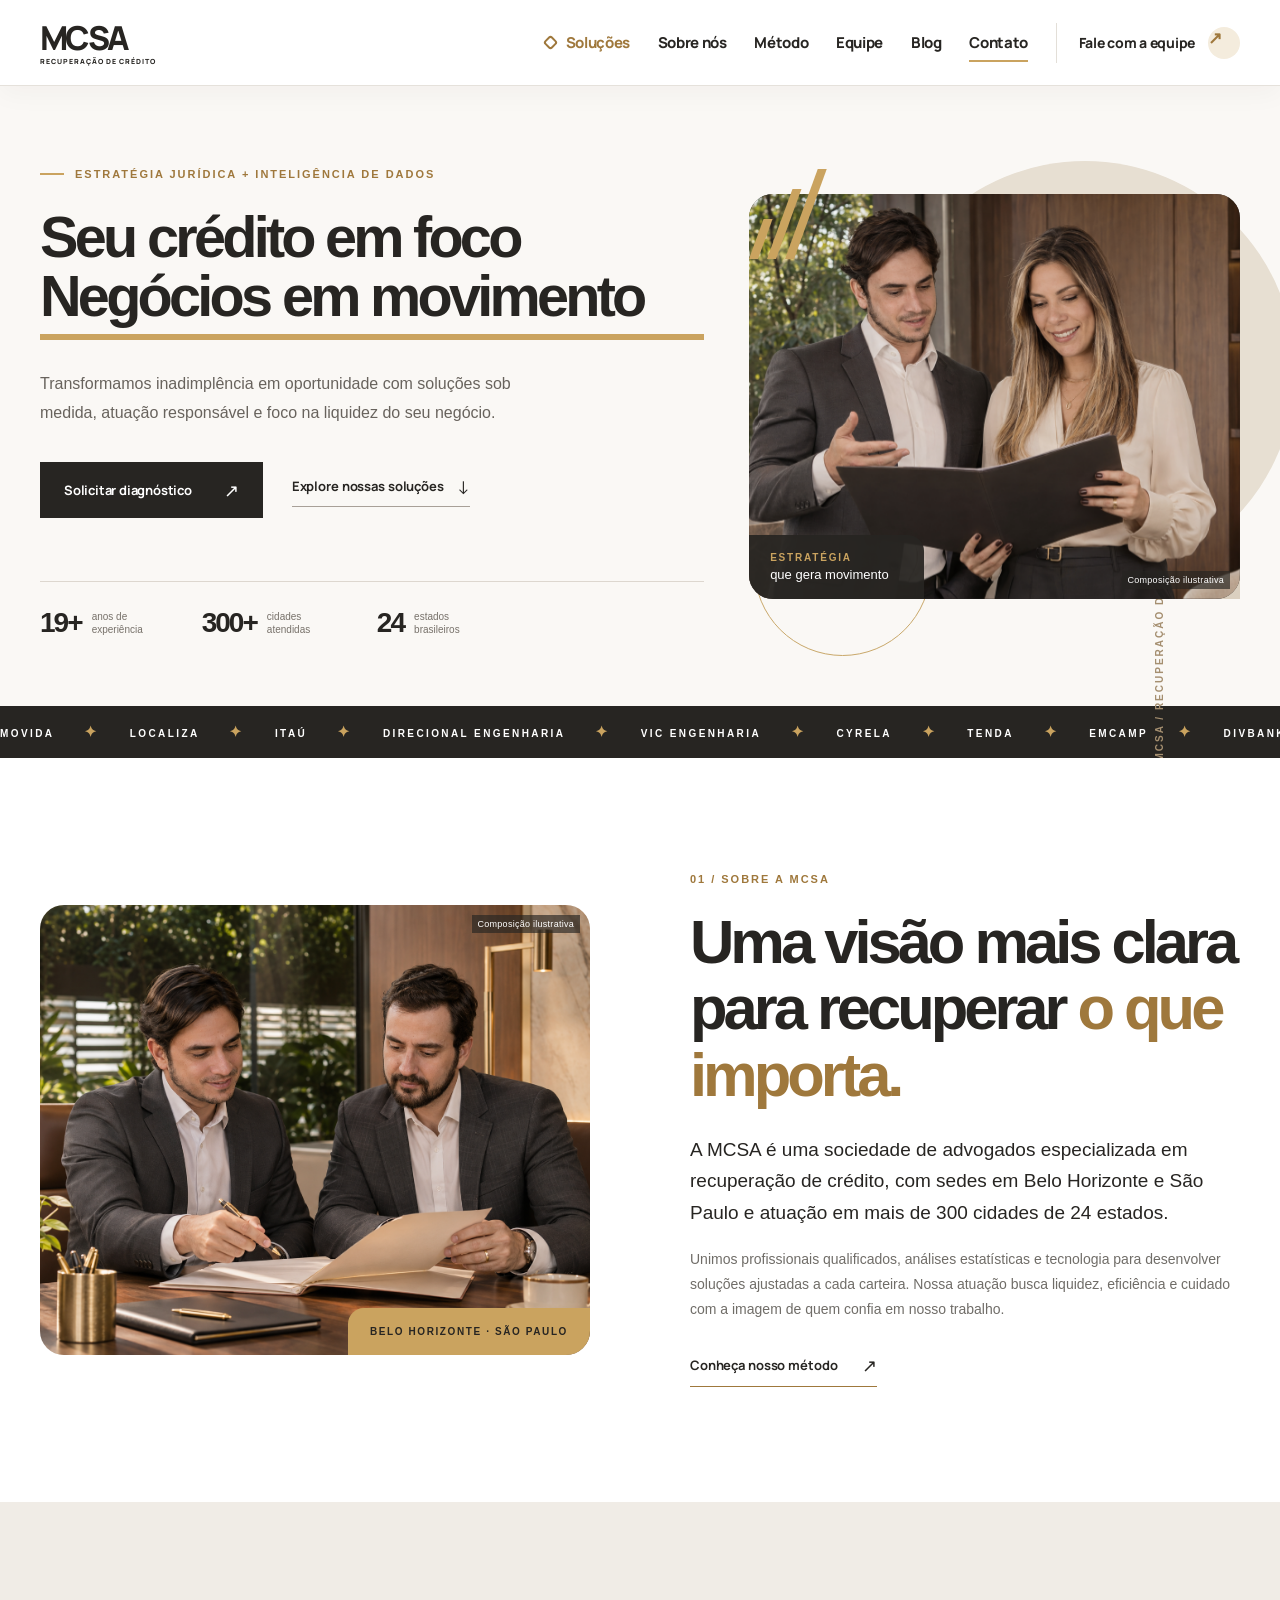
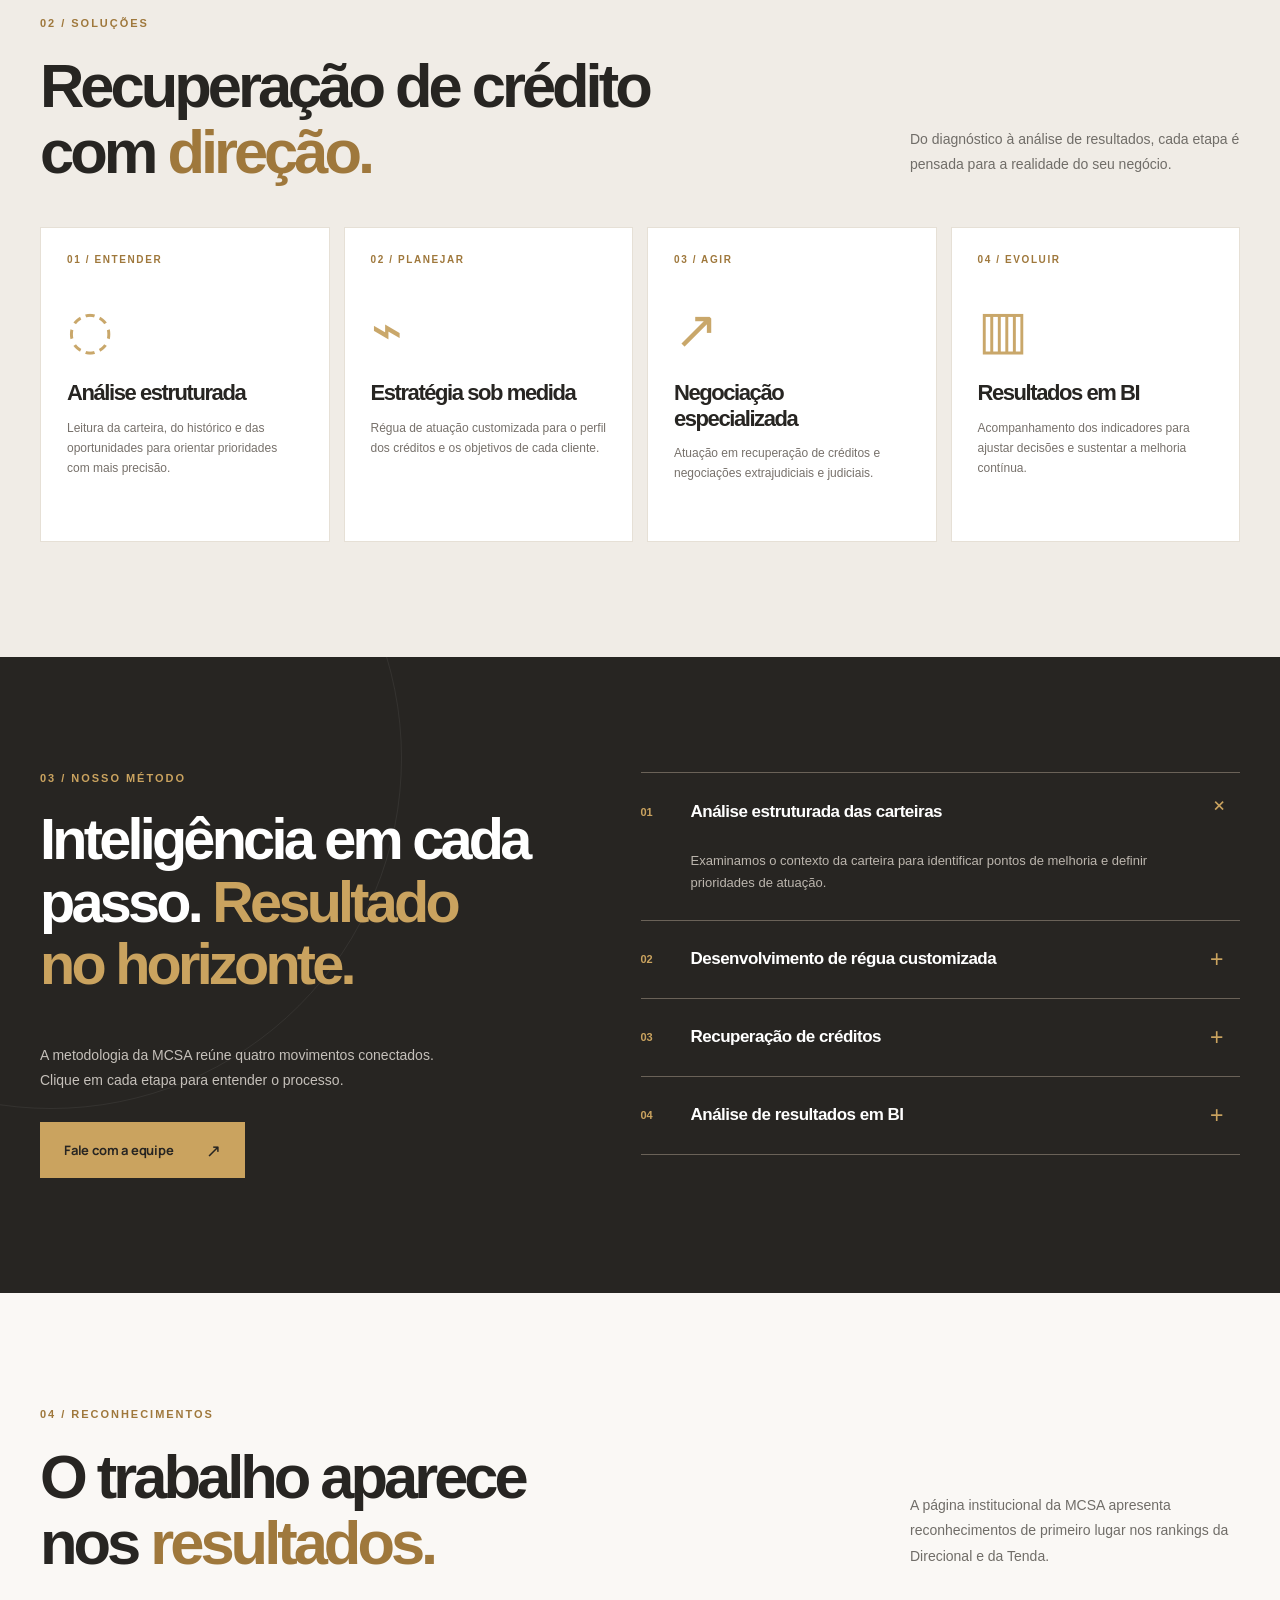
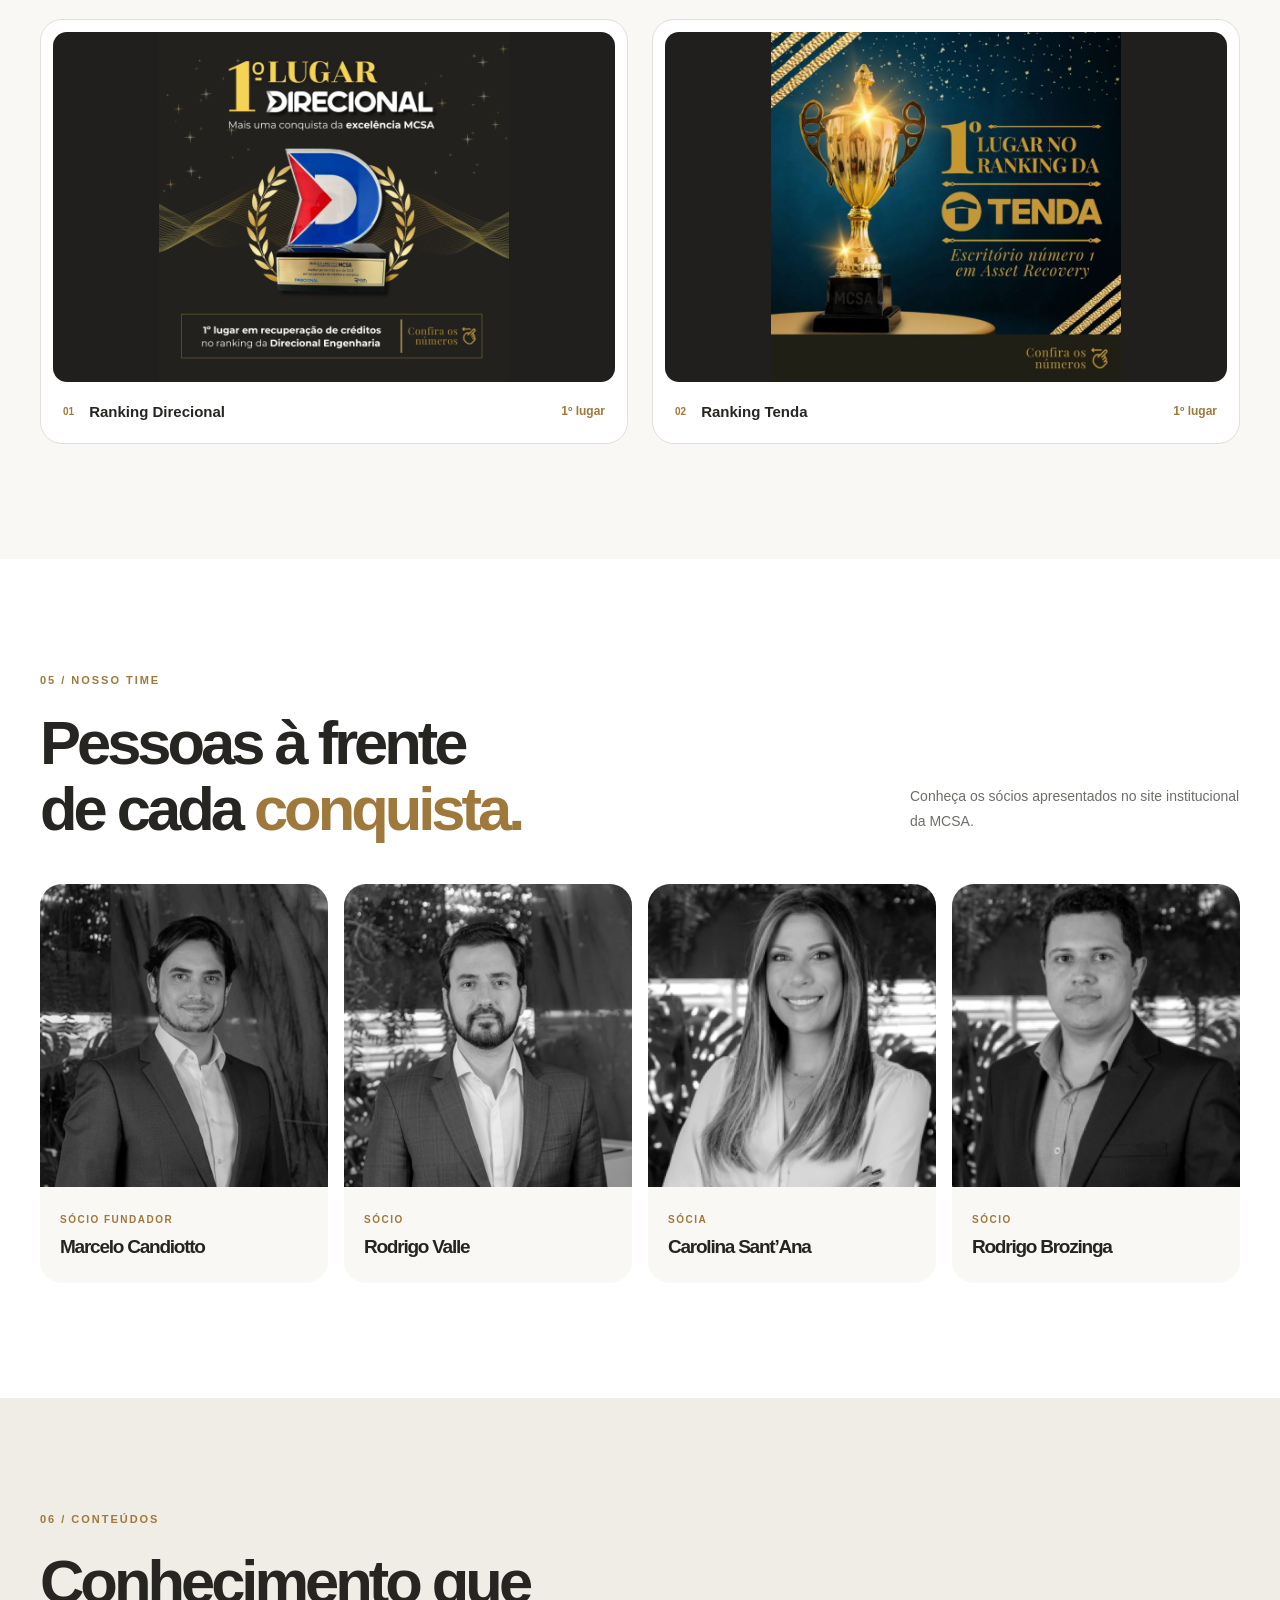
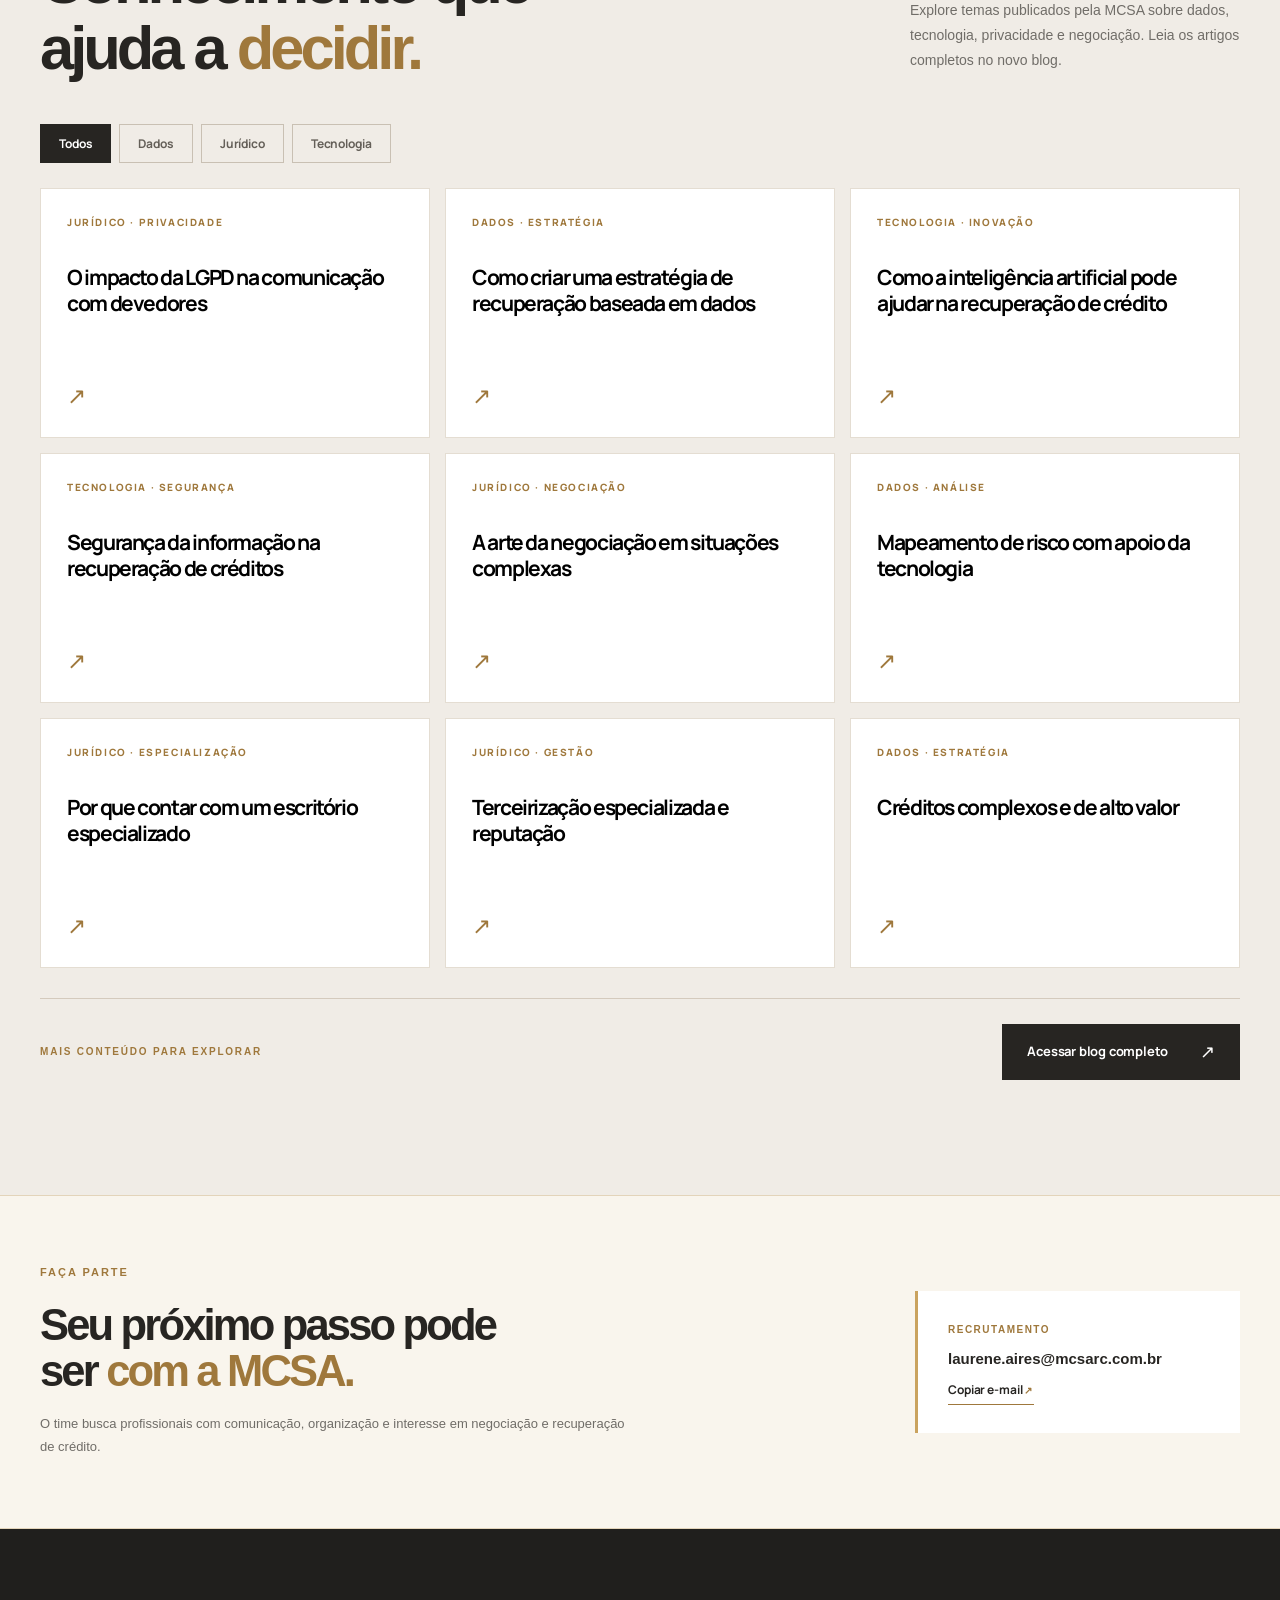
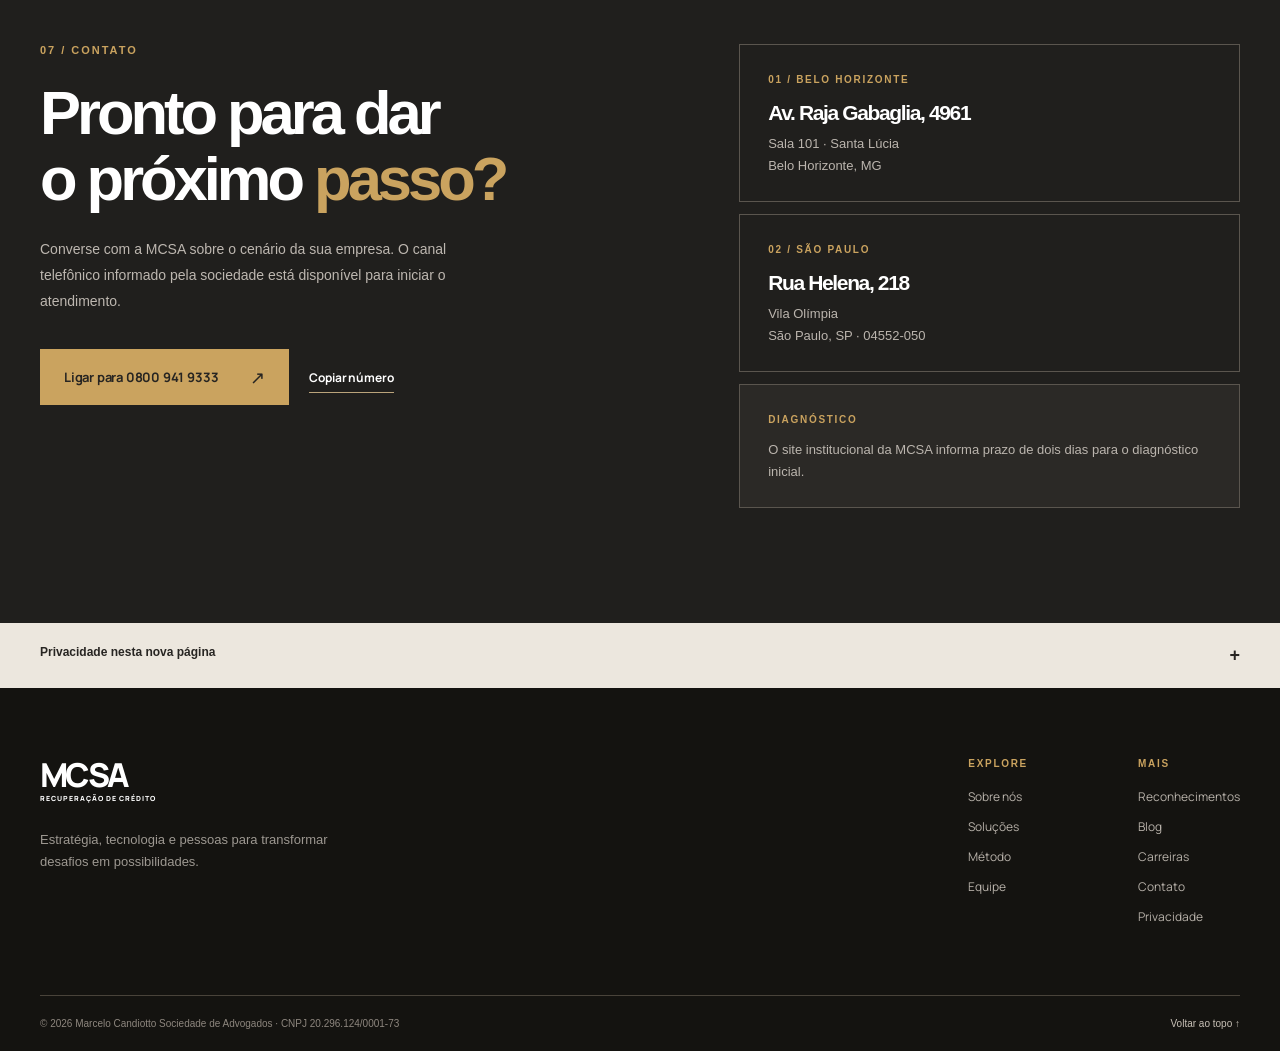
==== commit 9daa6430: "Publish redesigned header and rounded photography" ====
--- a/index.html
+++ b/index.html
@@ -19,8 +19,8 @@
     <div class="container header-inner">
       <a class="brand" href="#inicio" aria-label="MCSA, início"><span>MCSA</span><small>RECUPERAÇÃO DE CRÉDITO</small></a>
       <button class="menu-button" type="button" aria-label="Abrir menu" aria-controls="menu" aria-expanded="false"><span></span><span></span><span></span></button>
-      <nav class="nav" id="menu" aria-label="Navegação principal"><a href="#sobre">Sobre nós</a><a href="#solucoes">Soluções</a><a href="#metodo">Método</a><a href="#equipe">Equipe</a><a href="blog.html">Blog</a><a href="#contato">Contato</a></nav>
-      <a class="header-action" href="#contato">Vamos conversar <span aria-hidden="true">↗</span></a>
+      <nav class="nav" id="menu" aria-label="Navegação principal"><a class="nav-featured" href="#solucoes"><span class="nav-featured-icon" aria-hidden="true"></span>Soluções</a><a href="#sobre">Sobre nós</a><a href="#metodo">Método</a><a href="#equipe">Equipe</a><a href="blog.html">Blog</a><a href="#contato">Contato</a></nav>
+      <a class="header-action" href="#contato">Fale com a equipe <span aria-hidden="true">↗</span></a>
     </div>
   </header>
 
--- a/styles.css
+++ b/styles.css
@@ -1,3 +1,11 @@
+@font-face {
+    font-family: Manrope;
+    src: url('assets/manrope-latin.woff2') format('woff2');
+    font-style: normal;
+    font-weight: 400 800;
+    font-display: swap
+}
+
 :root {
     --ink: #272522;
     --ink-2: #37332e;
@@ -8,7 +16,8 @@
     --cream: #f0ece6;
     --line: #e3dfd8;
     --white: #fff;
-    --container: 1200px
+    --container: 1200px;
+    --ui-font: Manrope, 'Segoe UI', Arial, sans-serif
 }
 
 * {
@@ -185,17 +194,17 @@
     position: sticky;
     top: 0;
     z-index: 30;
-    height: 78px;
-    background: #fffffff0;
-    backdrop-filter: blur(18px);
-    border-bottom: 1px solid #e5e1db
+    height: 86px;
+    background: #fff;
+    border-bottom: 1px solid #e5e1db;
+    box-shadow: 0 7px 28px #2725220a
 }
 
 .header-inner {
     height: 100%;
     display: flex;
     align-items: center;
-    gap: 34px
+    gap: 28px
 }
 
 .brand {
@@ -222,38 +231,68 @@
 .nav {
     display: flex;
     align-items: center;
-    gap: 24px;
+    gap: 28px;
     margin-left: auto
 }
 
 .nav a {
-    font-size: 12px;
-    font-weight: 700;
-    color: #595650;
-    transition: color .2s
+    font-size: 15px;
+    font-weight: 750;
+    color: var(--ink);
+    white-space: nowrap;
+    transition: color .25s, transform .25s
 }
 
 .nav a:hover,
 .nav a:focus-visible {
+    color: var(--gold-dark);
+    transform: translateY(-2px)
+}
+
+.nav a.nav-featured {
+    display: inline-flex;
+    align-items: center;
+    gap: 10px;
     color: var(--gold-dark)
 }
 
+.nav-featured-icon {
+    width: 11px;
+    height: 11px;
+    border: 2px solid currentColor;
+    border-radius: 3px;
+    transform: rotate(45deg)
+}
+
 .header-action {
-    padding: 13px 16px;
-    background: var(--ink);
-    color: #fff;
-    font-size: 12px;
-    font-weight: 800;
-    white-space: nowrap
+    display: inline-flex;
+    align-items: center;
+    gap: 13px;
+    min-height: 40px;
+    padding: 0 0 0 22px;
+    border-left: 1px solid var(--line);
+    background: transparent;
+    color: var(--ink);
+    font-size: 14px;
+    font-weight: 750;
+    white-space: nowrap;
+    transition: color .25s
 }
 
 .header-action:hover {
-    background: #4a4339
+    background: transparent;
+    color: var(--gold-dark)
 }
 
 .header-action span {
-    color: var(--gold);
-    margin-left: 15px;
+    display: inline-grid;
+    place-items: center;
+    width: 32px;
+    height: 32px;
+    margin-left: 0;
+    border-radius: 50%;
+    background: #f4ecdd;
+    color: var(--gold-dark);
     font-size: 17px
 }
 
@@ -409,7 +448,8 @@
     background: #302e2b;
     z-index: 2;
     box-shadow: 24px 28px 0 #dbd0c0;
-    overflow: hidden
+    overflow: hidden;
+    border-radius: 24px
 }
 
 .photo-frame img {
@@ -435,7 +475,8 @@
     display: flex;
     flex-direction: column;
     gap: 4px;
-    min-width: 175px
+    min-width: 175px;
+    border-radius: 0 16px 0 0
 }
 
 .photo-stamp b {
@@ -533,7 +574,8 @@
     position: relative;
     min-height: 450px;
     background: #ece8e2;
-    overflow: hidden
+    overflow: hidden;
+    border-radius: 24px
 }
 
 .intro-image img {
@@ -551,7 +593,8 @@
     padding: 18px 22px;
     font-size: 10px;
     font-weight: 800;
-    letter-spacing: .16em
+    letter-spacing: .16em;
+    border-radius: 16px 0 0 0
 }
 
 .intro-copy h2 {
@@ -749,7 +792,9 @@
     background: #fff;
     border: 1px solid var(--line);
     padding: 12px;
-    transition: transform .25s, box-shadow .25s
+    transition: transform .25s, box-shadow .25s;
+    border-radius: 22px;
+    overflow: hidden
 }
 
 .award-card:hover {
@@ -761,7 +806,8 @@
     width: 100%;
     height: 350px;
     object-fit: contain;
-    background: #201f1d
+    background: #201f1d;
+    border-radius: 14px
 }
 
 .award-card figcaption {
@@ -802,7 +848,8 @@
 .person {
     background: var(--paper);
     overflow: hidden;
-    transition: transform .25s
+    transition: transform .25s;
+    border-radius: 22px
 }
 
 .person:hover {
@@ -1635,3 +1682,84 @@
         transition: none
     }
 }
+
+/* Shared navigation and action typography. */
+.header,
+.brand,
+.button,
+.header-action,
+.text-action,
+.under-link,
+.filter,
+.blog-filter,
+.copy-button,
+.blog-hero-down,
+.featured-action,
+.post-arrow,
+.reading-back,
+.reading-aside button,
+.footer-nav a,
+button {
+    font-family: var(--ui-font)
+}
+
+.nav a {
+    font-size: 15px;
+    font-weight: 750;
+    letter-spacing: -.025em
+}
+
+.button {
+    font-size: 13px;
+    font-weight: 700;
+    letter-spacing: -.015em;
+    line-height: 1.25
+}
+
+.header-action {
+    font-size: 14px;
+    font-weight: 750;
+    letter-spacing: -.02em;
+    line-height: 1.25
+}
+
+.text-action,
+.under-link,
+.copy-button,
+.featured-action,
+.post-arrow,
+.reading-back,
+.blog-hero-down {
+    font-weight: 700;
+    letter-spacing: -.01em
+}
+
+.filter,
+.blog-page .blog-filter {
+    font-size: 12px;
+    font-weight: 700;
+    letter-spacing: -.01em
+}
+
+@media(max-width:1100px) {
+    .nav { gap: 16px }
+    .nav a { font-size: 13px }
+    .header-action { font-size: 12px; padding-left: 16px; gap: 9px }
+}
+
+@media(max-width:960px) {
+    .header { height: 74px }
+    .header-inner { position: relative }
+    .menu-button { display: flex; flex-direction: column; gap: 5px; background: none; border: 0; padding: 10px; margin-left: auto }
+    .menu-button span { width: 23px; height: 2px; background: var(--ink) }
+    .nav { display: none; position: absolute; top: 74px; left: -32px; right: -32px; padding: 18px 32px 24px; background: #fff; box-shadow: 0 20px 35px #2725221c; flex-direction: column; align-items: stretch; gap: 0; border-radius: 0 0 18px 18px }
+    .nav.open { display: flex }
+    .nav a { padding: 14px 4px; border-bottom: 1px solid var(--line); font-size: 15px }
+    .nav a::after { display: none }
+    .header-action { display: none }
+}
+
+@media(max-width:800px) {
+    .header { height: 70px }
+    .nav { top: 70px; left: -20px; right: -20px; padding-inline: 20px }
+}
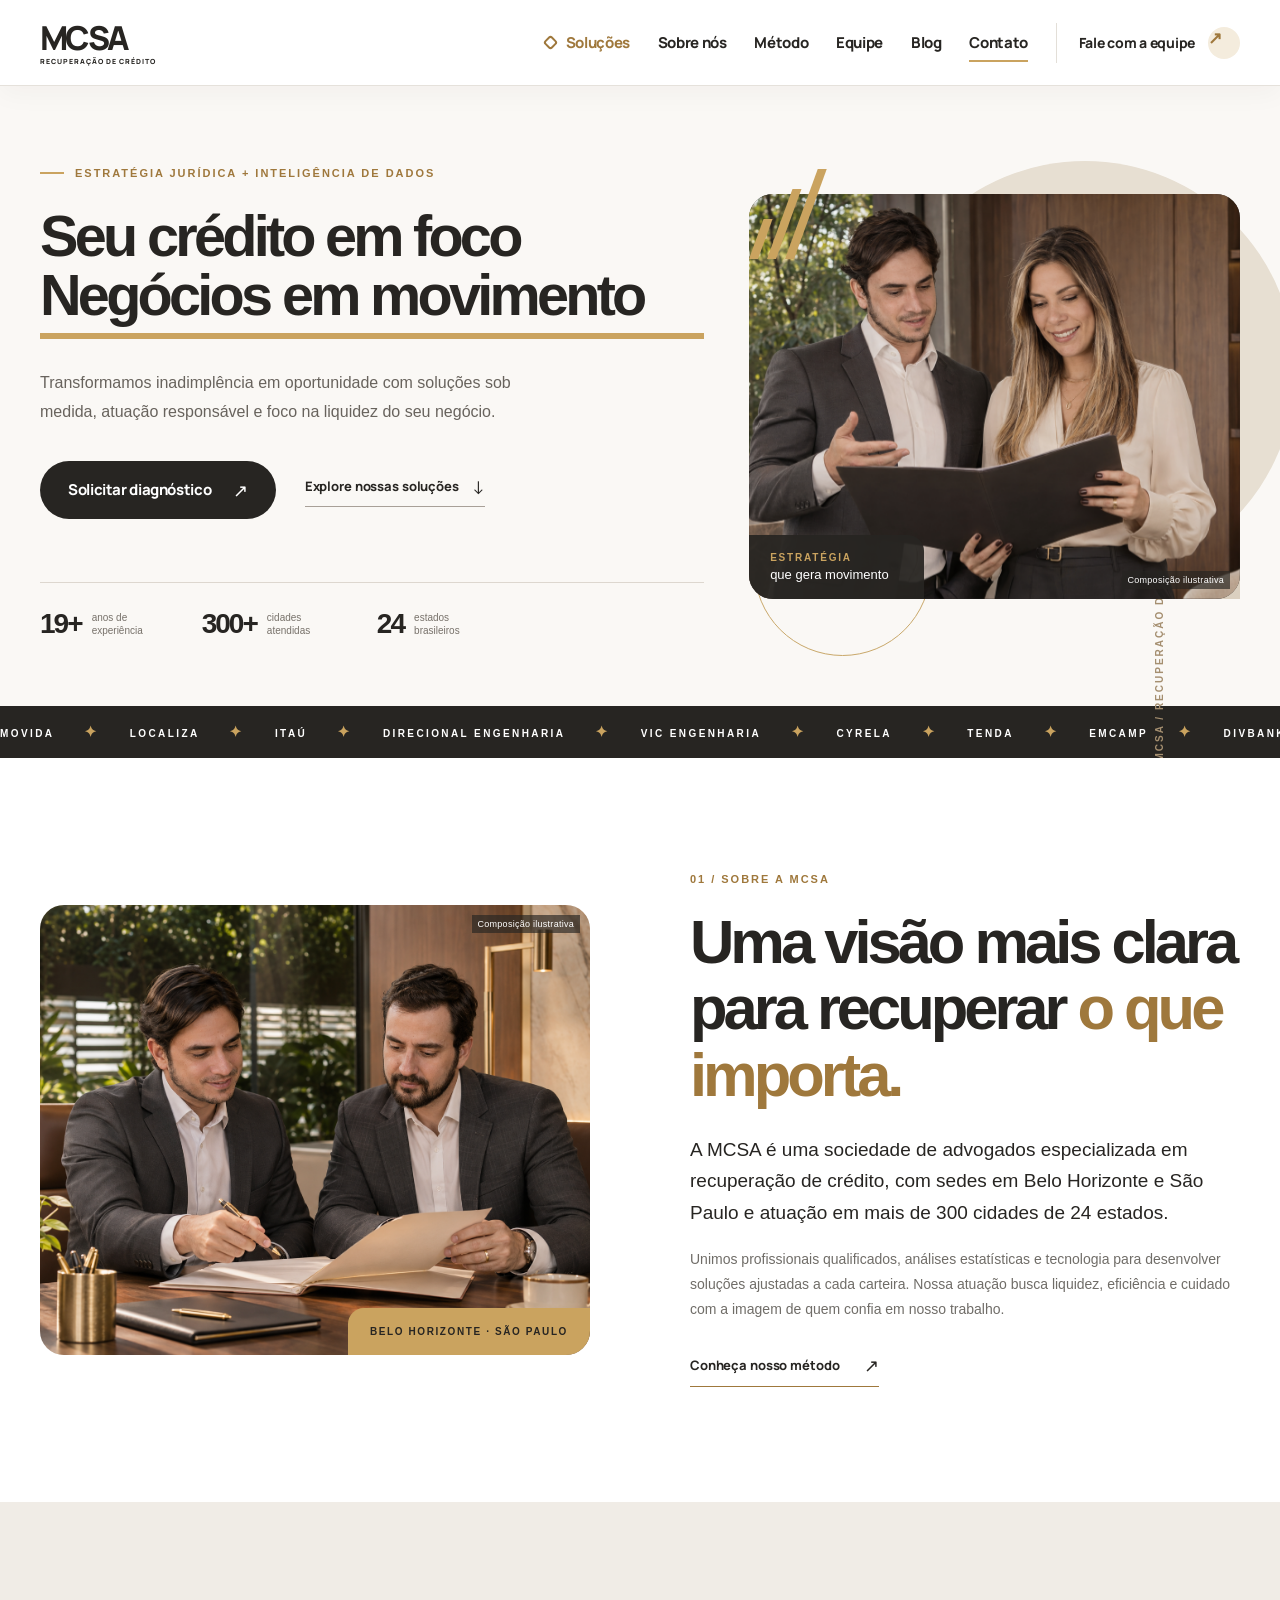
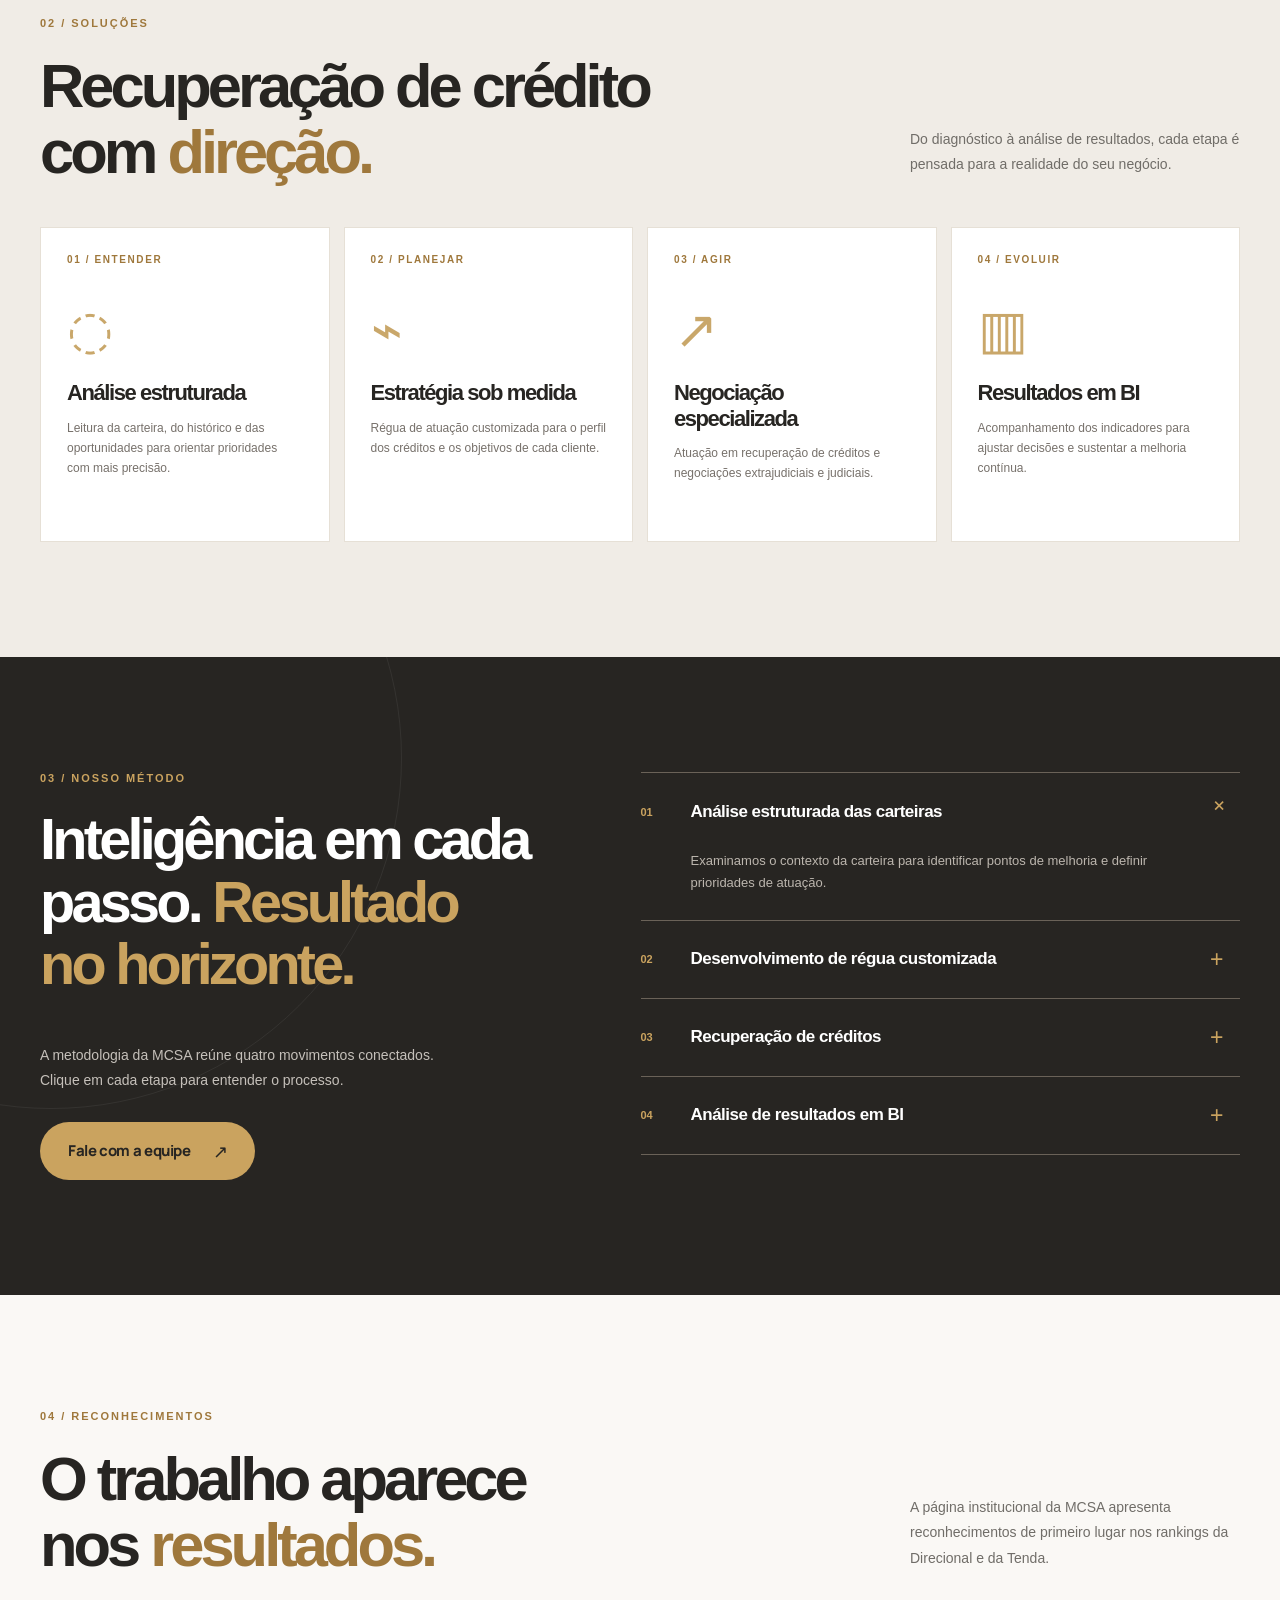
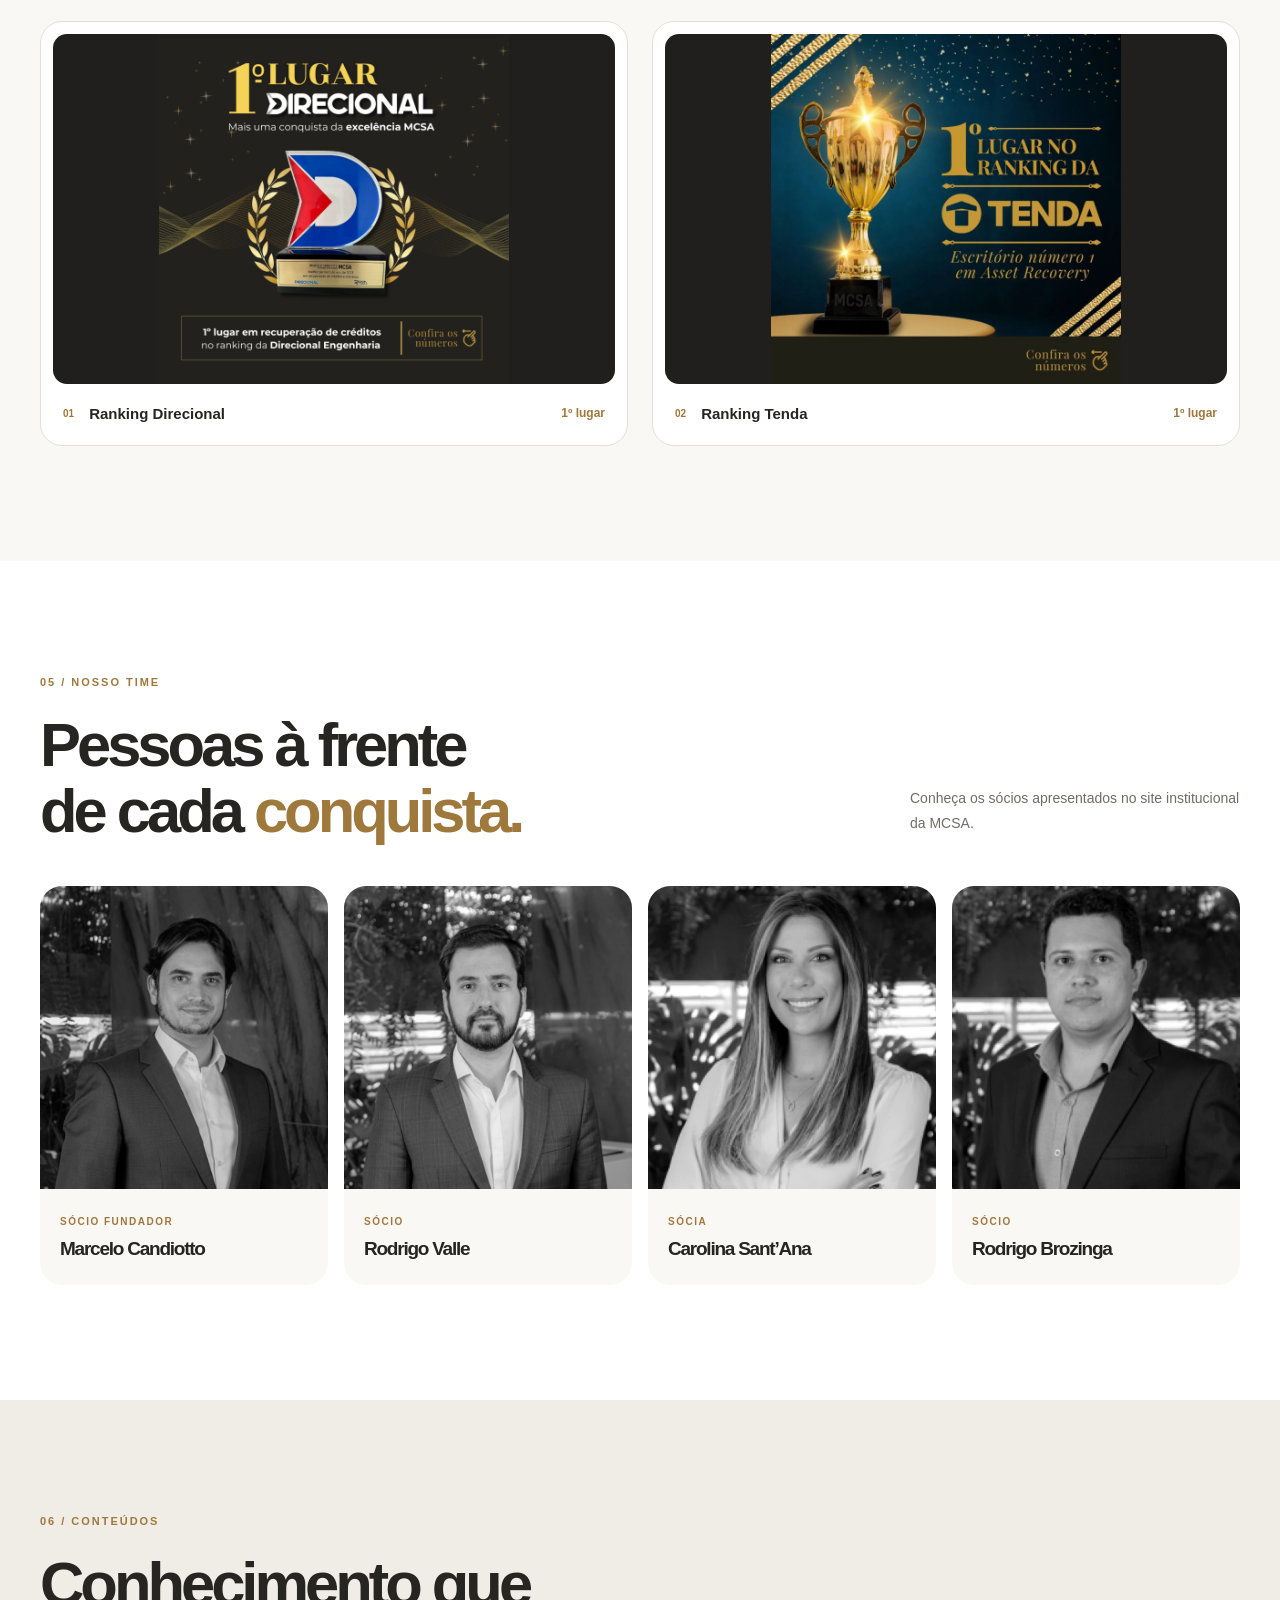
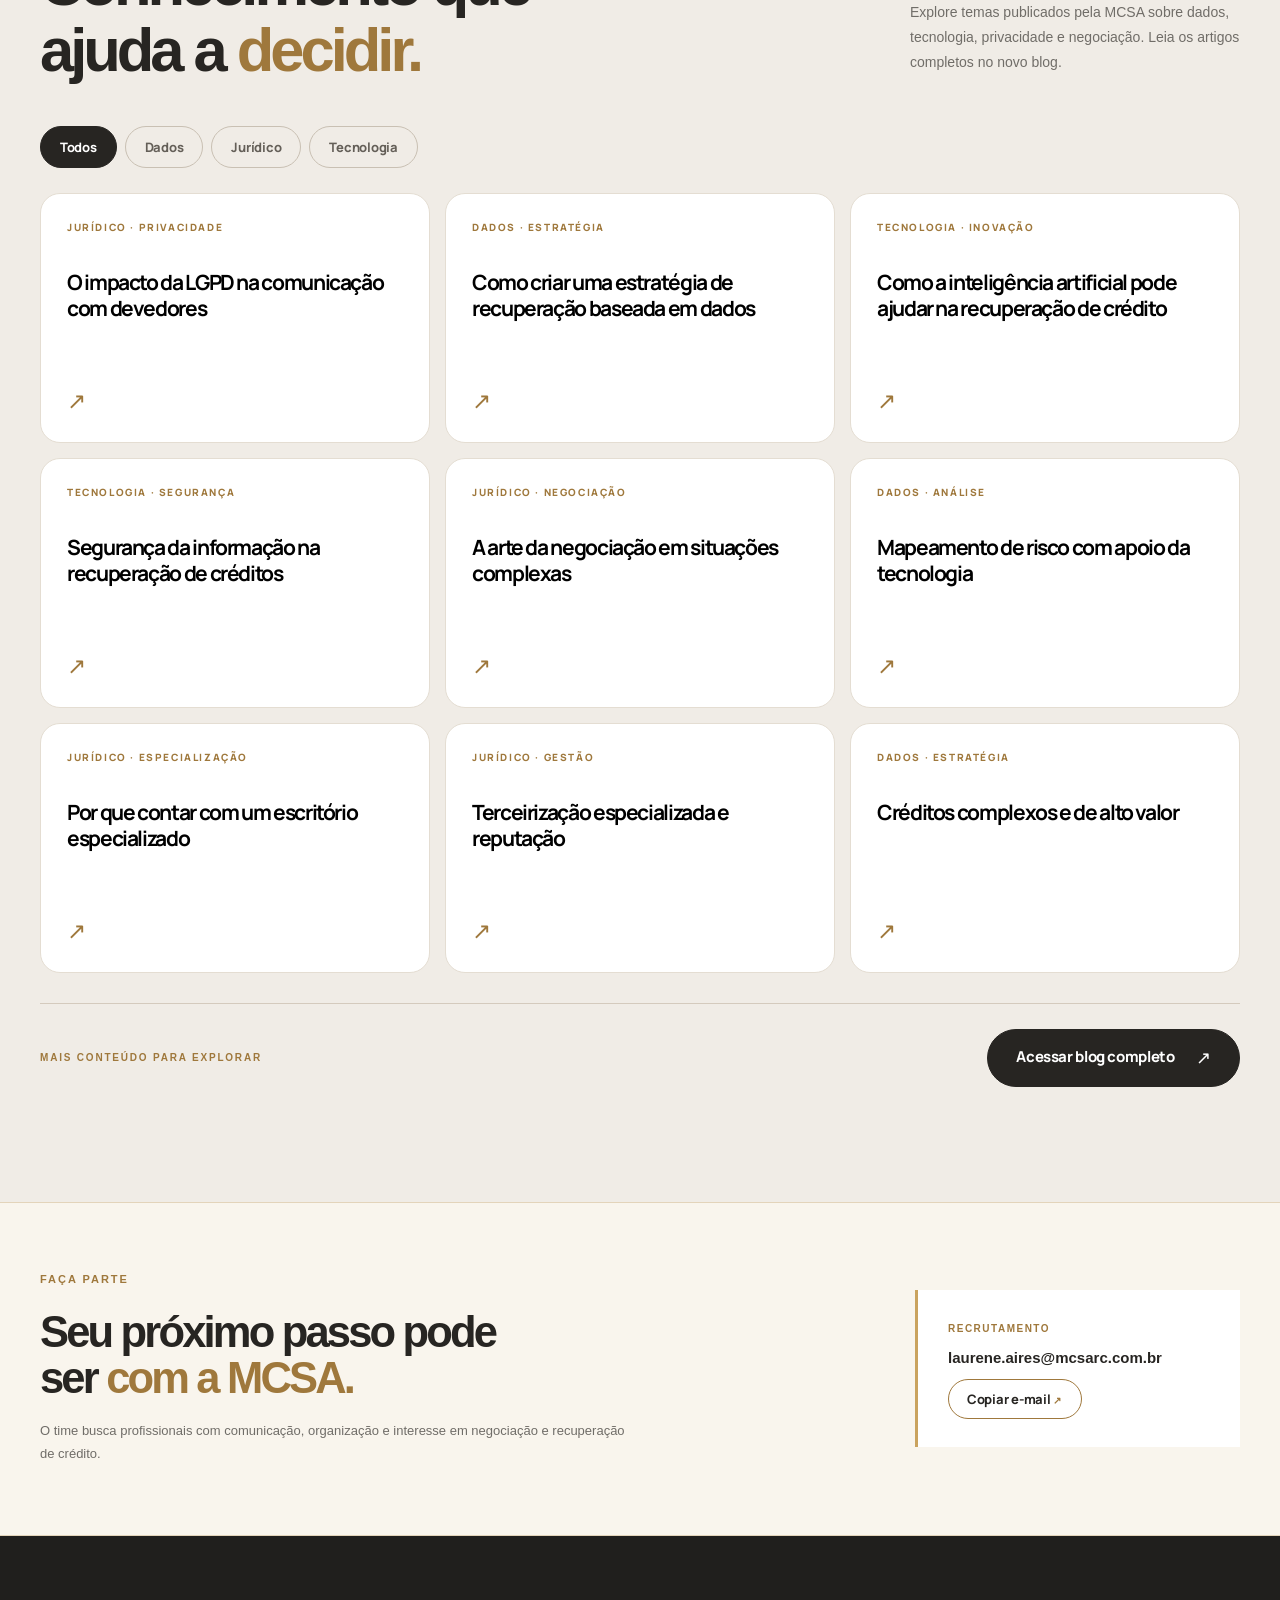
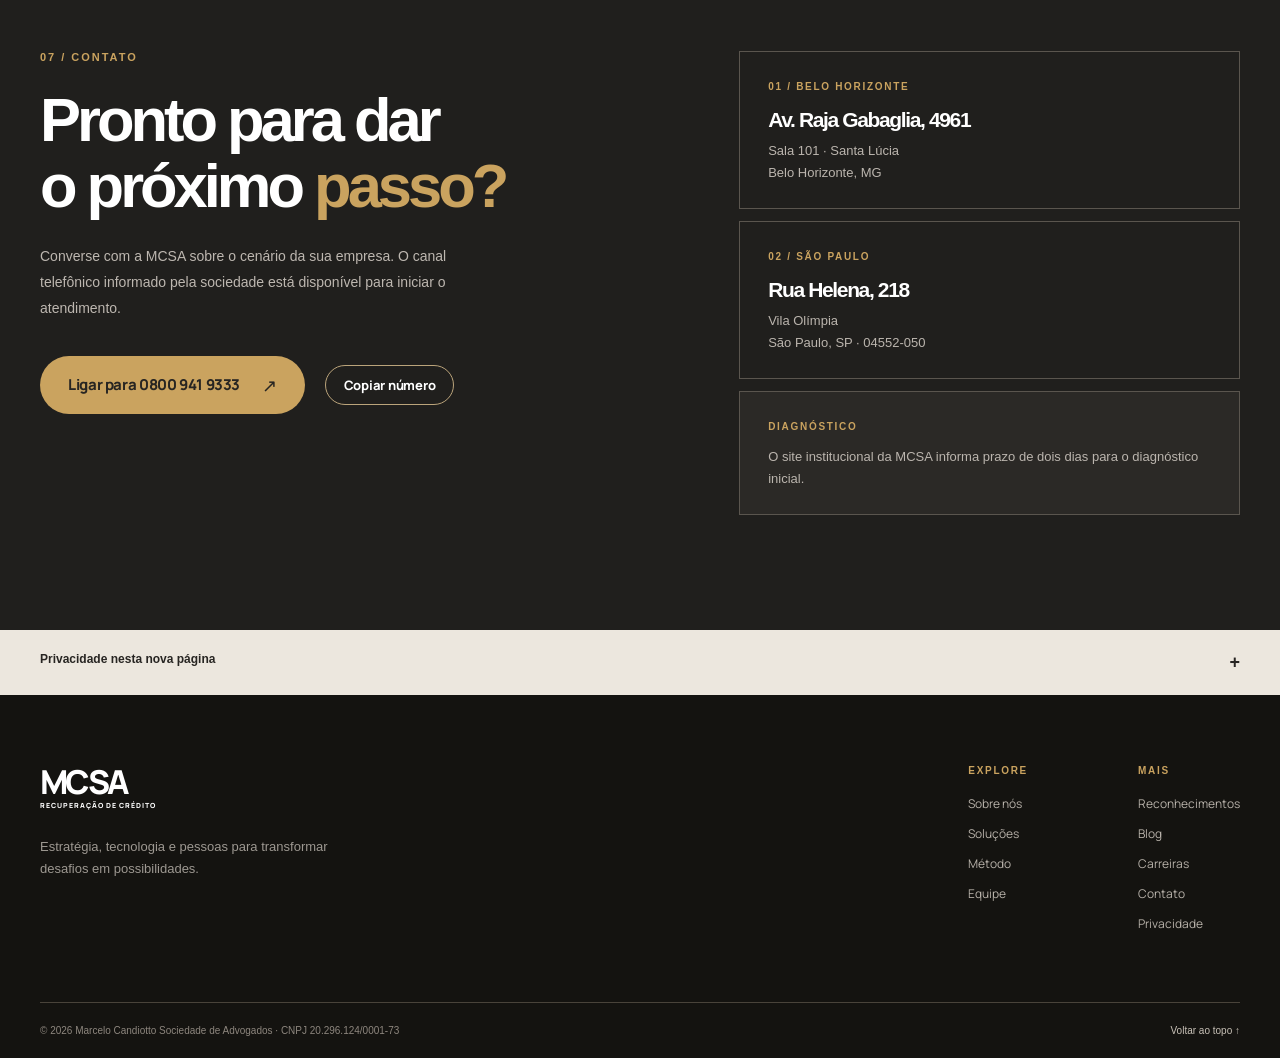
==== commit 2c621a26: "Publish rounded Manrope buttons" ====
--- a/index.html
+++ b/index.html
@@ -7,7 +7,7 @@
   <meta name="description" content="MCSA: recuperação de crédito com inteligência, estratégia jurídica e atuação em mais de 300 cidades brasileiras.">
   <title>MCSA — Recuperação de crédito com inteligência</title>
   <link rel="icon" href="assets/logo.png" type="image/png">
-  <link rel="stylesheet" href="styles.css">
+  <link rel="stylesheet" href="styles.css?v=round-buttons-20261117">
   <link rel="stylesheet" href="motion.css">
   <script src="motion.js" defer></script>
   <script src="app.js" defer></script>
--- a/styles.css
+++ b/styles.css
@@ -127,11 +127,12 @@
     display: inline-flex;
     align-items: center;
     justify-content: space-between;
-    gap: 32px;
-    min-height: 56px;
-    padding: 0 24px;
-    font-size: 13px;
-    font-weight: 800;
+    gap: 22px;
+    min-height: 58px;
+    padding: 0 28px;
+    border-radius: 999px;
+    font-size: 15px;
+    font-weight: 750;
     transition: transform .25s, background .25s, box-shadow .25s
 }
 
@@ -297,7 +298,13 @@
 }
 
 .menu-button {
-    display: none
+    display: none;
+    border-radius: 50%;
+    transition: background .25s
+}
+
+.menu-button:hover {
+    background: var(--cream)
 }
 
 .hero {
@@ -899,9 +906,10 @@
 .filter {
     background: transparent;
     border: 1px solid #c9c0b3;
-    padding: 10px 18px;
-    font-size: 12px;
-    font-weight: 800;
+    padding: 11px 19px;
+    border-radius: 999px;
+    font-size: 13px;
+    font-weight: 750;
     color: #645f58;
     transition: background .2s, color .2s
 }
@@ -928,6 +936,7 @@
     background: #fff;
     padding: 26px;
     min-height: 250px;
+    border-radius: 20px;
     transition: transform .25s, box-shadow .25s
 }
 
@@ -1062,17 +1071,20 @@
 }
 
 .copy-button {
-    background: none;
-    border: 0;
-    border-bottom: 1px solid var(--gold-dark);
-    padding: 0 0 6px;
+    background: transparent;
+    border: 1px solid var(--gold-dark);
+    border-radius: 999px;
+    padding: 10px 18px;
     color: var(--ink);
-    font-weight: 800;
-    font-size: 12px
+    font-weight: 750;
+    font-size: 13px;
+    transition: background .25s, color .25s, transform .25s
 }
 
 .copy-button:hover {
-    color: var(--gold-dark)
+    color: var(--ink);
+    background: #f7edda;
+    transform: translateY(-2px)
 }
 
 .contact {
@@ -1281,6 +1293,7 @@
     background: var(--ink);
     color: #fff;
     border: 0;
+    border-radius: 50%;
     font-size: 25px
 }
 
@@ -1710,9 +1723,9 @@
 }
 
 .button {
-    font-size: 13px;
-    font-weight: 700;
-    letter-spacing: -.015em;
+    font-size: 15px;
+    font-weight: 750;
+    letter-spacing: -.025em;
     line-height: 1.25
 }
 
@@ -1725,20 +1738,26 @@
 
 .text-action,
 .under-link,
-.copy-button,
 .featured-action,
 .post-arrow,
 .reading-back,
 .blog-hero-down {
-    font-weight: 700;
+    font-weight: 750;
     letter-spacing: -.01em
+}
+
+.copy-button,
+.reading-aside button {
+    font-weight: 750;
+    letter-spacing: -.02em
 }
 
 .filter,
 .blog-page .blog-filter {
-    font-size: 12px;
-    font-weight: 700;
-    letter-spacing: -.01em
+    font-size: 13px;
+    font-weight: 750;
+    letter-spacing: -.02em;
+    border-radius: 999px
 }
 
 @media(max-width:1100px) {
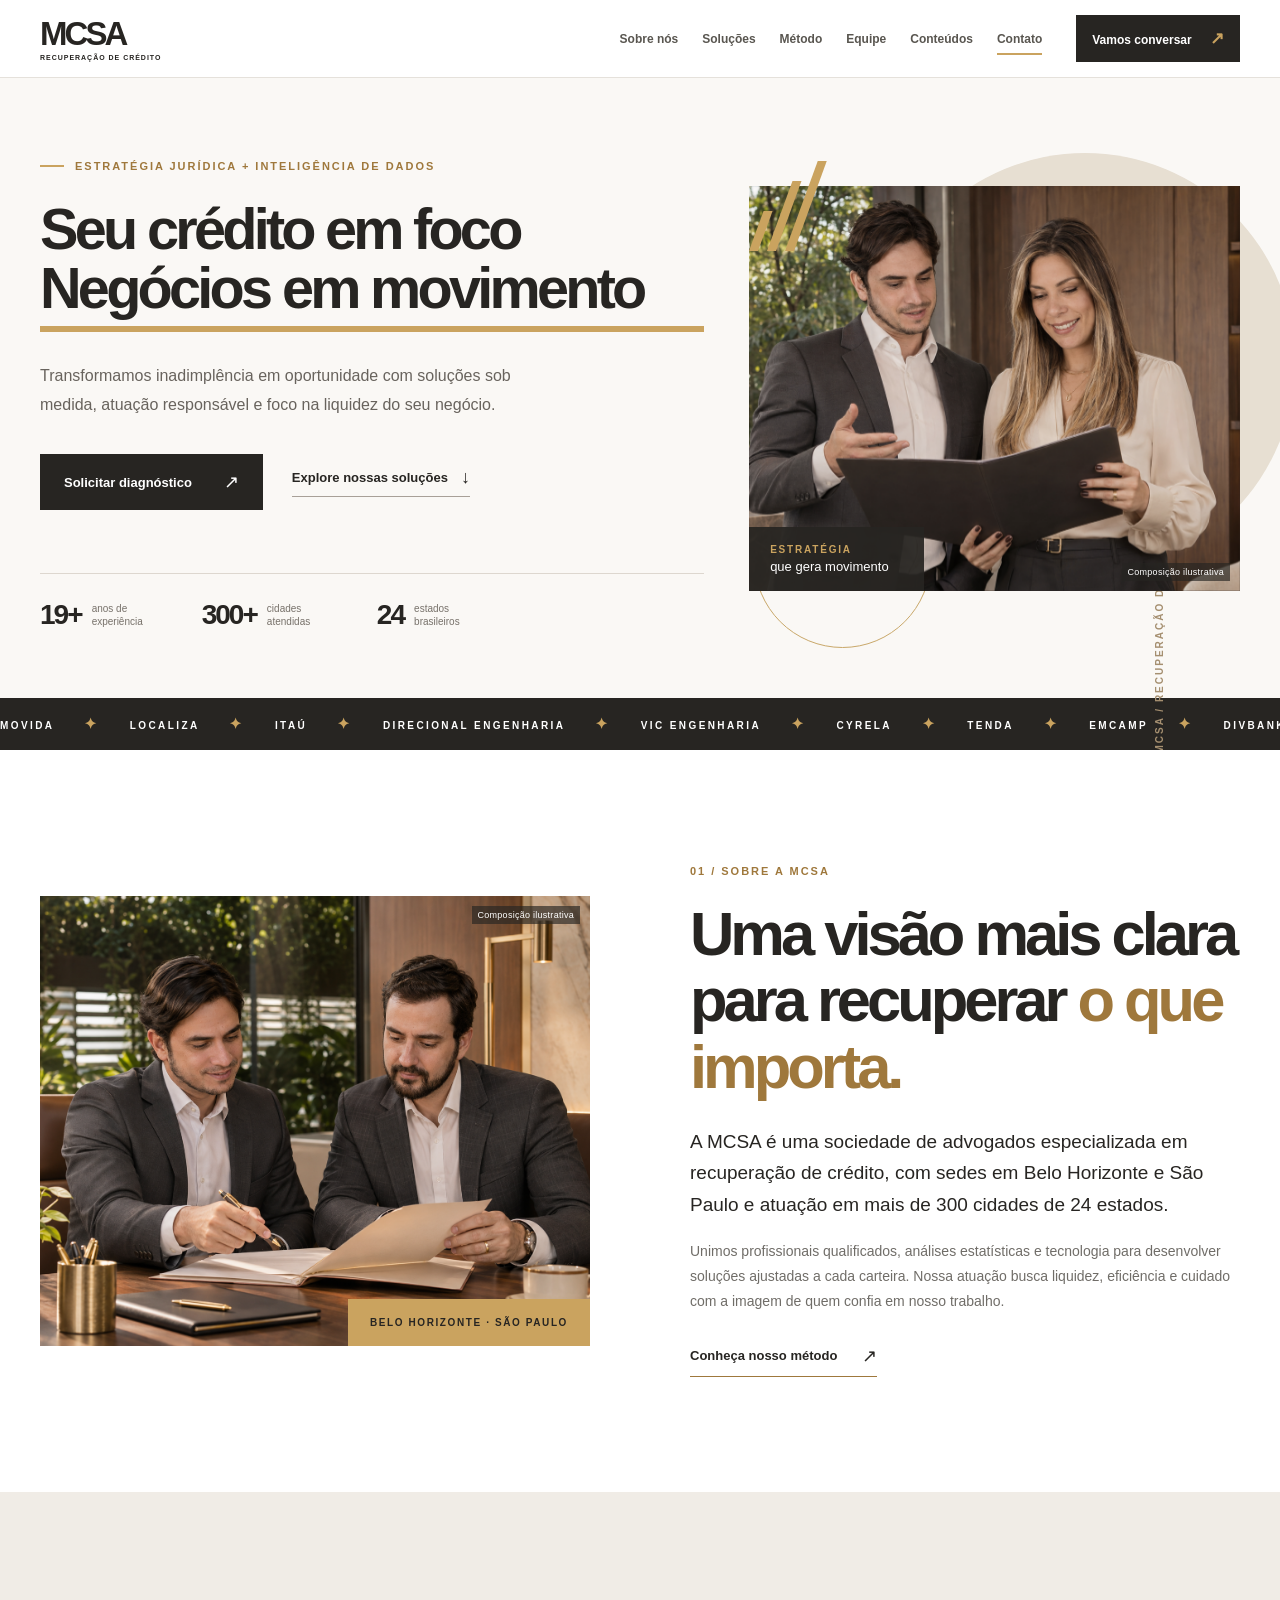
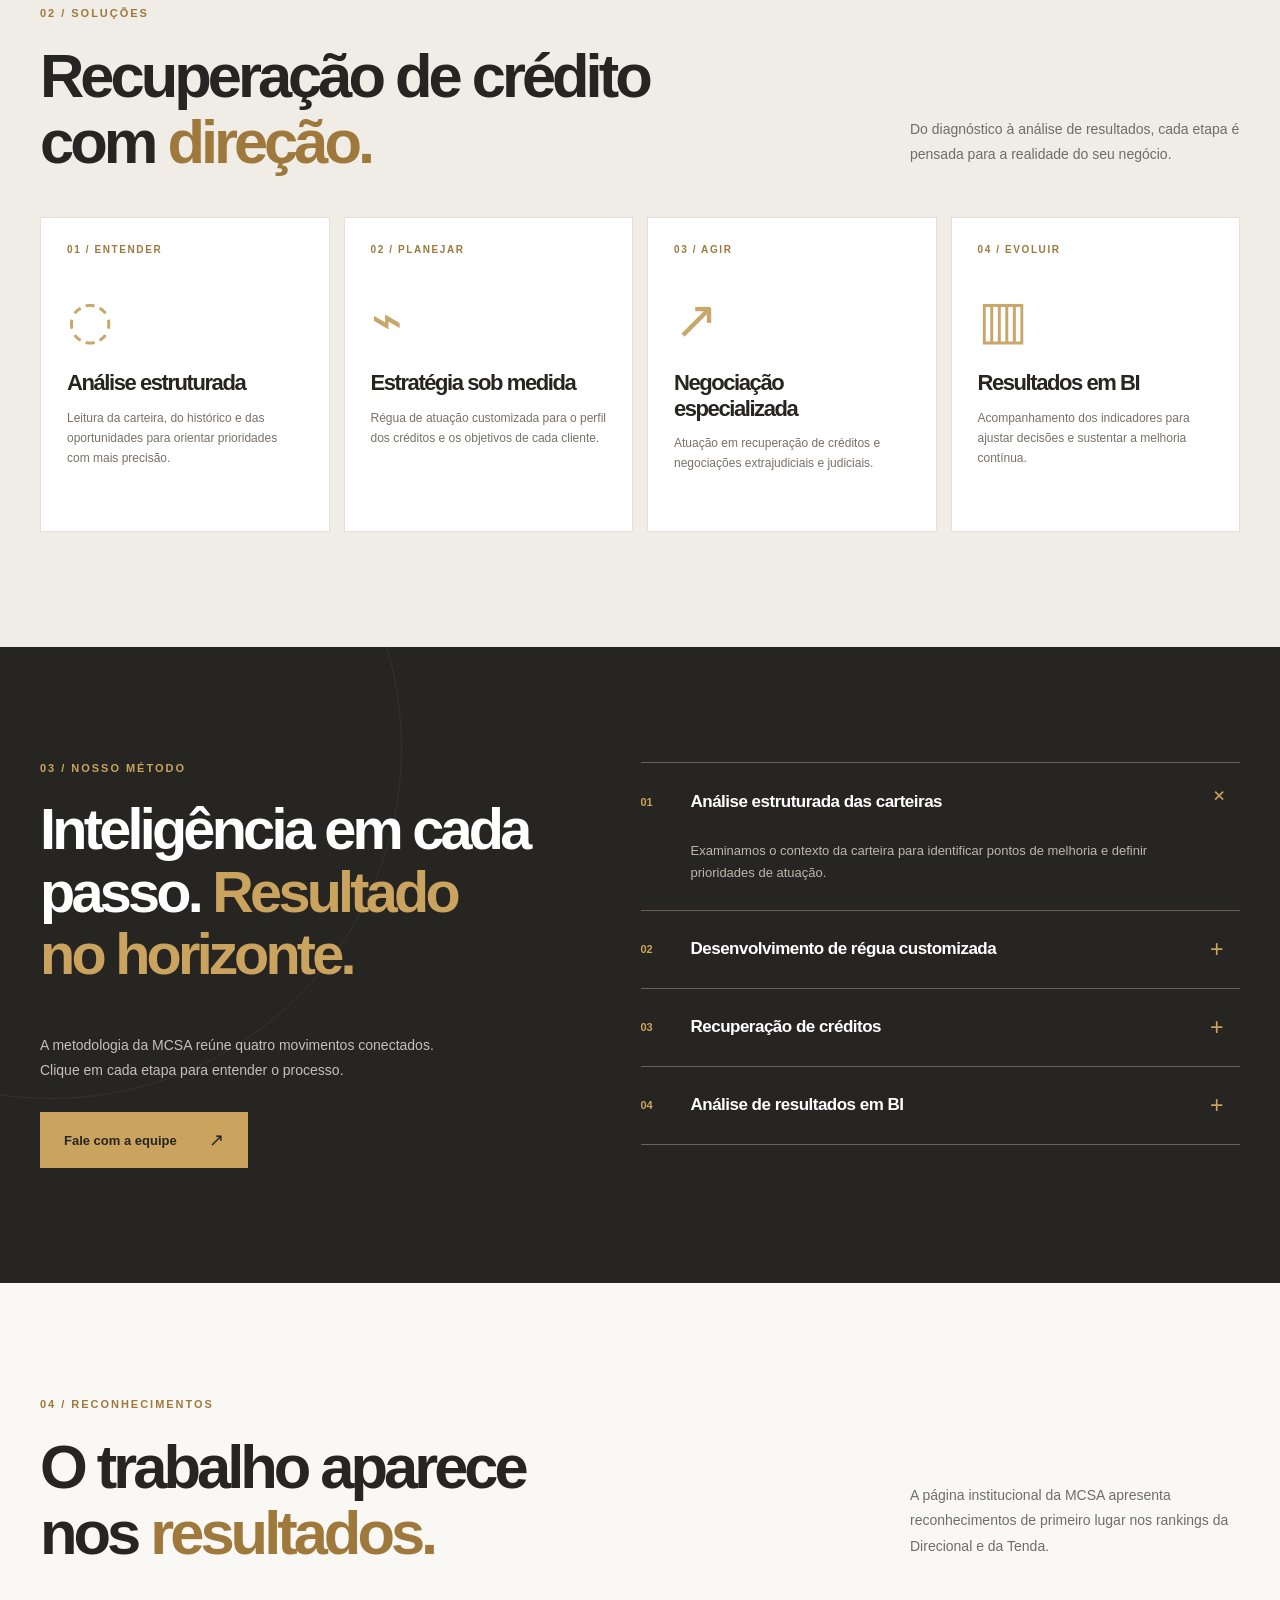
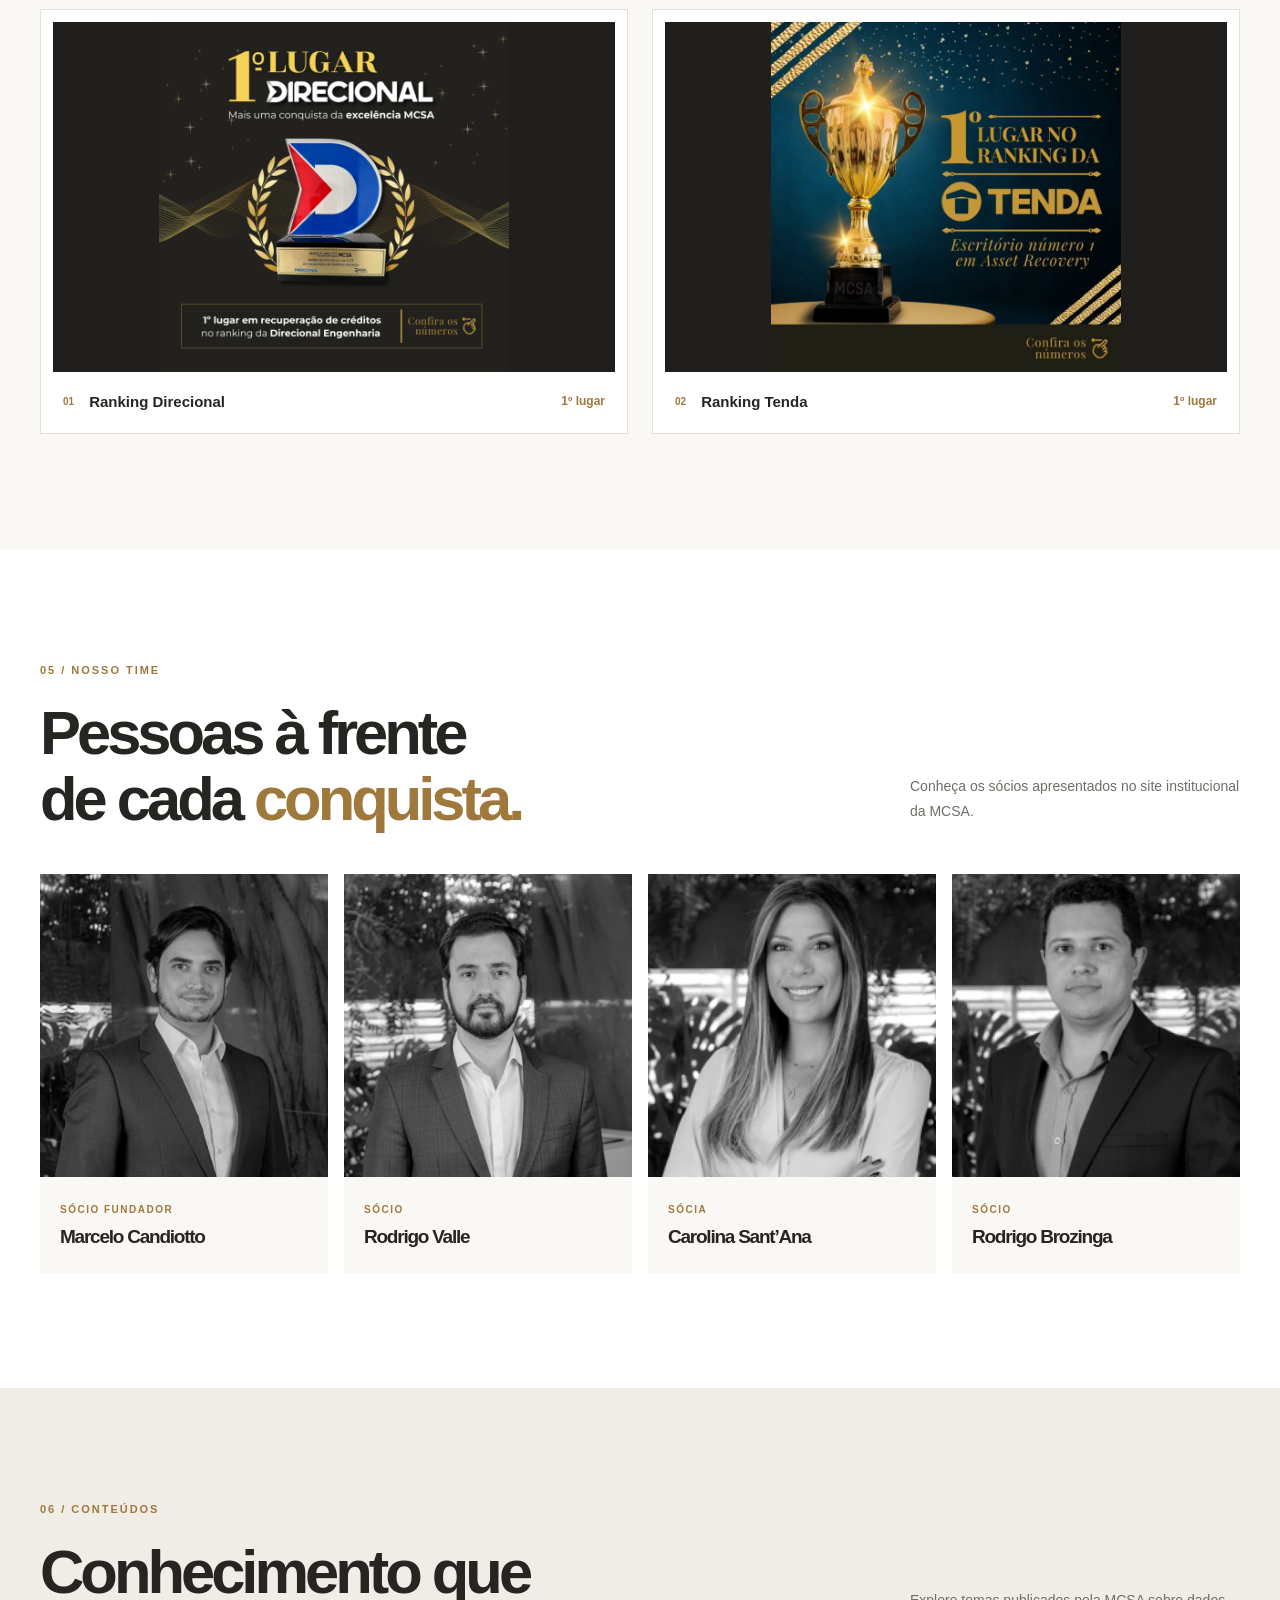
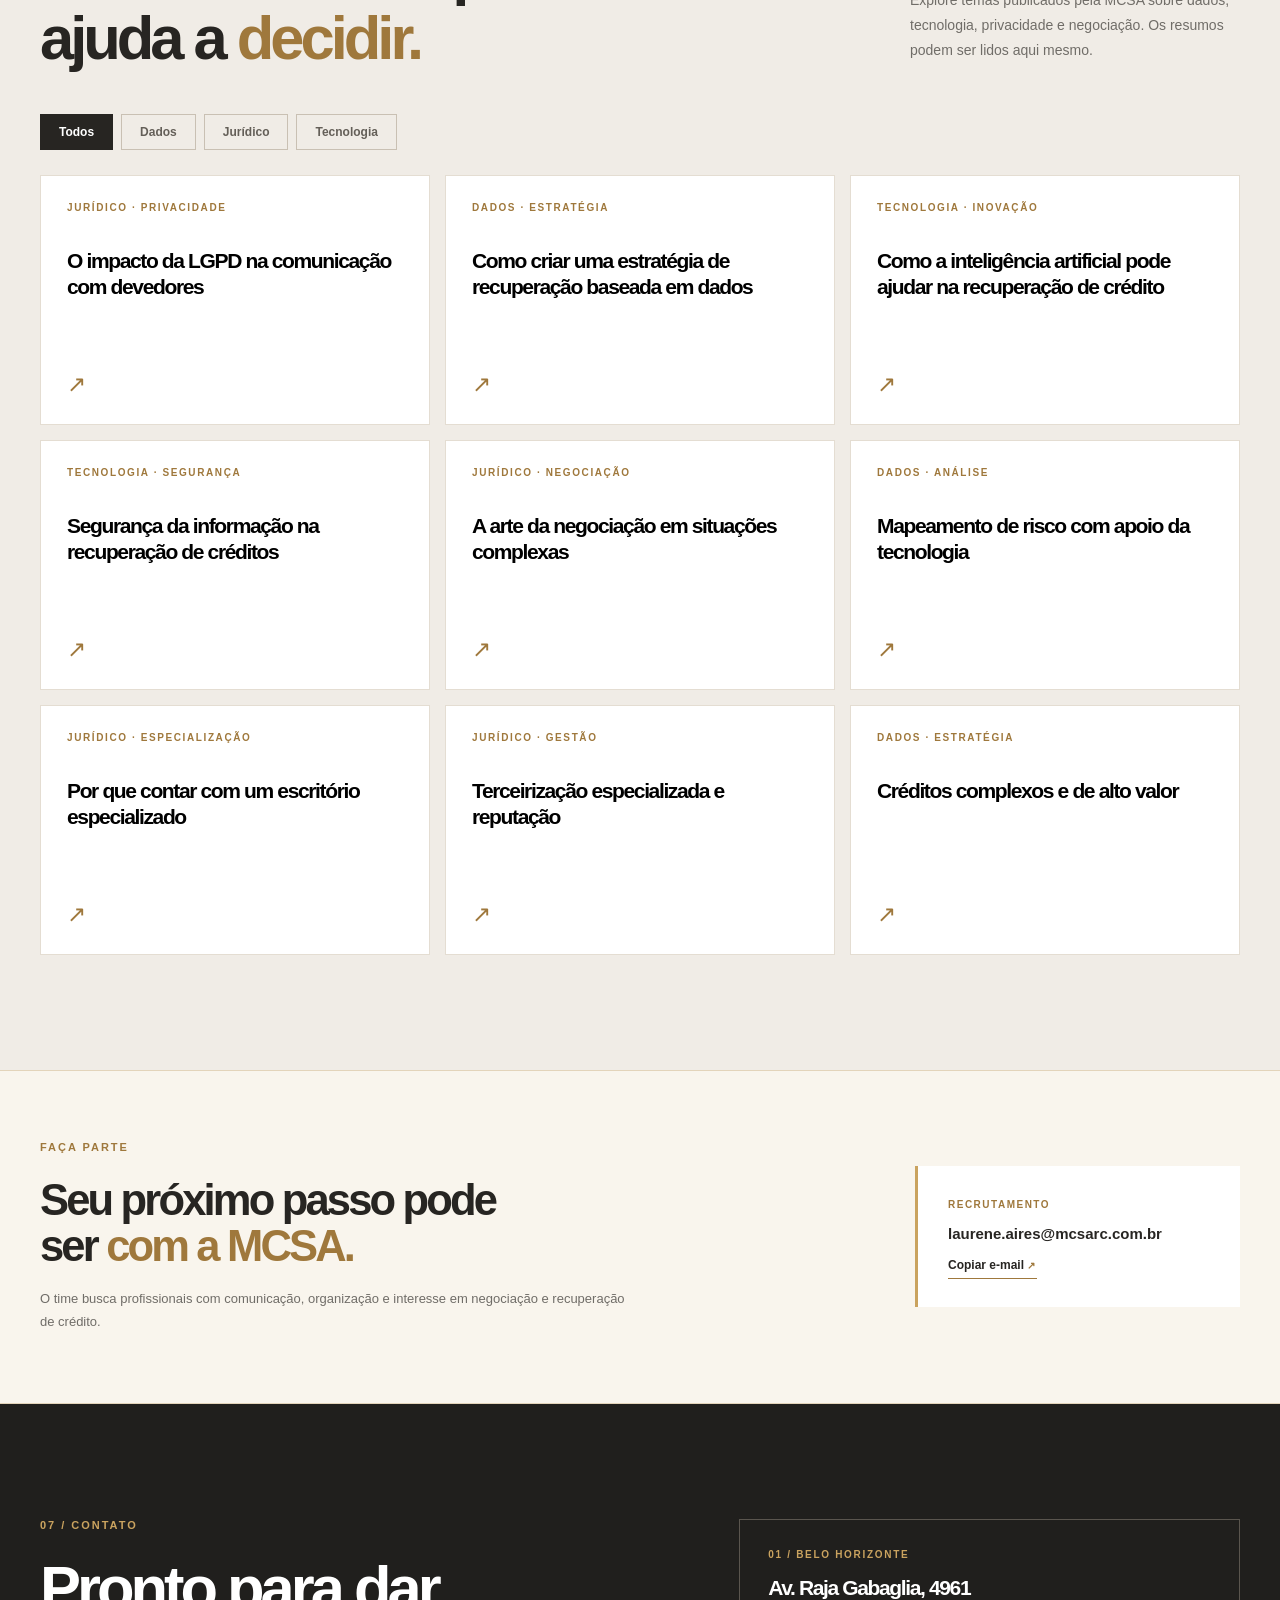
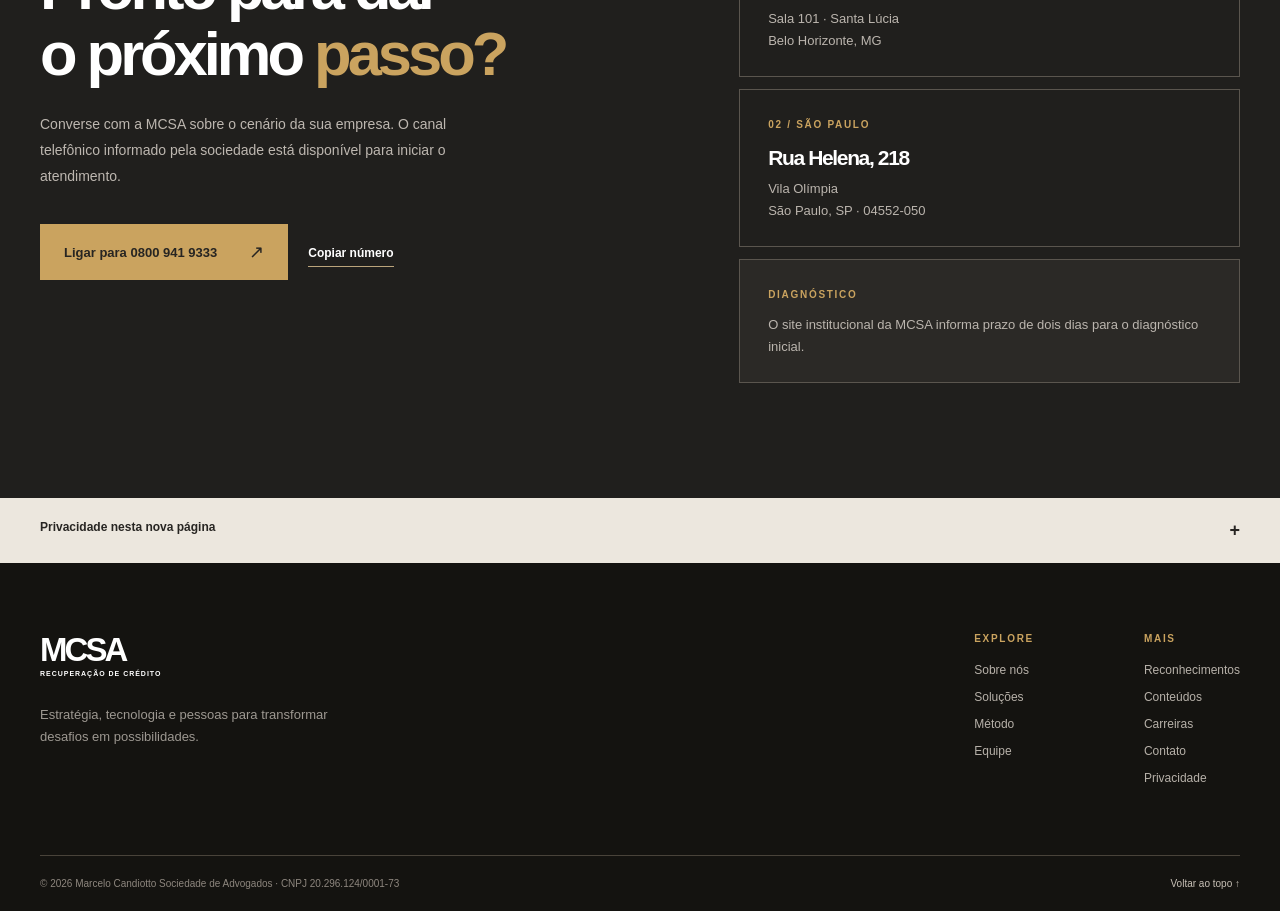
==== commit 78416f74: "Mudancas" ====
--- a/index.html
+++ b/index.html
@@ -1,26 +1,33 @@
 <!doctype html>
 <html lang="pt-BR">
+
 <head>
   <meta charset="utf-8">
   <meta name="viewport" content="width=device-width, initial-scale=1">
   <meta name="theme-color" content="#272522">
-  <meta name="description" content="MCSA: recuperação de crédito com inteligência, estratégia jurídica e atuação em mais de 300 cidades brasileiras.">
+  <meta name="description"
+    content="MCSA: recuperação de crédito com inteligência, estratégia jurídica e atuação em mais de 300 cidades brasileiras.">
   <title>MCSA — Recuperação de crédito com inteligência</title>
-  <link rel="icon" href="assets/logo.png" type="image/png">
-  <link rel="stylesheet" href="styles.css?v=round-buttons-20261117">
-  <link rel="stylesheet" href="motion.css">
-  <script src="motion.js" defer></script>
-  <script src="app.js" defer></script>
+  <link rel="icon" href="assets/images/marca/logo.png" type="image/png">
+  <link rel="stylesheet" href="assets/css/styles.css">
+  <link rel="stylesheet" href="assets/css/motion.css">
+  <script src="assets/js/motion.js" defer></script>
+  <script src="assets/js/app.js" defer></script>
 </head>
+
 <body>
   <a class="skip-link" href="#conteudo">Ir para o conteúdo</a>
   <header class="header" id="inicio">
     <div class="scroll-progress" aria-hidden="true"></div>
     <div class="container header-inner">
-      <a class="brand" href="#inicio" aria-label="MCSA, início"><span>MCSA</span><small>RECUPERAÇÃO DE CRÉDITO</small></a>
-      <button class="menu-button" type="button" aria-label="Abrir menu" aria-controls="menu" aria-expanded="false"><span></span><span></span><span></span></button>
-      <nav class="nav" id="menu" aria-label="Navegação principal"><a class="nav-featured" href="#solucoes"><span class="nav-featured-icon" aria-hidden="true"></span>Soluções</a><a href="#sobre">Sobre nós</a><a href="#metodo">Método</a><a href="#equipe">Equipe</a><a href="blog.html">Blog</a><a href="#contato">Contato</a></nav>
-      <a class="header-action" href="#contato">Fale com a equipe <span aria-hidden="true">↗</span></a>
+      <a class="brand" href="#inicio" aria-label="MCSA, início"><span>MCSA</span><small>RECUPERAÇÃO DE
+          CRÉDITO</small></a>
+      <button class="menu-button" type="button" aria-label="Abrir menu" aria-controls="menu"
+        aria-expanded="false"><span></span><span></span><span></span></button>
+      <nav class="nav" id="menu" aria-label="Navegação principal"><a href="#sobre">Sobre nós</a><a
+          href="#solucoes">Soluções</a><a href="#metodo">Método</a><a href="#equipe">Equipe</a><a
+          href="#conteudos">Conteúdos</a><a href="#contato">Contato</a></nav>
+      <a class="header-action" href="#contato">Vamos conversar <span aria-hidden="true">↗</span></a>
     </div>
   </header>
 
@@ -29,55 +36,288 @@
       <div class="container hero-grid">
         <div class="hero-copy reveal">
           <p class="eyebrow"><span class="eyebrow-dash"></span> ESTRATÉGIA JURÍDICA + INTELIGÊNCIA DE DADOS</p>
-          <h1 id="hero-title" aria-label="Seu crédito em foco, negócios em movimento"><span class="hero-line" aria-hidden="true"><span class="hero-word" style="--i:0">Seu</span> <span class="hero-word" style="--i:1">crédito</span> <span class="hero-word" style="--i:2">em</span> <span class="hero-word" style="--i:3">foco</span></span><span class="hero-line" aria-hidden="true"><em><span class="hero-word" style="--i:4">Negócios</span> <span class="hero-word" style="--i:5">em</span> <span class="hero-word" style="--i:6">movimento</span></em></span></h1>
-          <p class="hero-description">Transformamos inadimplência em oportunidade com soluções sob medida, atuação responsável e foco na liquidez do seu negócio.</p>
-          <div class="hero-actions"><a class="button button-dark" href="#contato">Solicitar diagnóstico <span aria-hidden="true">↗</span></a><a class="under-link" href="#solucoes">Explore nossas soluções <span aria-hidden="true">↓</span></a></div>
-          <div class="hero-markers"><div><strong data-count="19" data-suffix="+">19+</strong><span>anos de experiência</span></div><div><strong data-count="300" data-suffix="+">300+</strong><span>cidades atendidas</span></div><div><strong data-count="24">24</strong><span>estados brasileiros</span></div></div>
+          <h1 id="hero-title" aria-label="Seu crédito em foco, negócios em movimento"><span class="hero-line"
+              aria-hidden="true"><span class="hero-word" style="--i:0">Seu</span> <span class="hero-word"
+                style="--i:1">crédito</span> <span class="hero-word" style="--i:2">em</span> <span class="hero-word"
+                style="--i:3">foco</span></span><span class="hero-line" aria-hidden="true"><em><span class="hero-word"
+                  style="--i:4">Negócios</span> <span class="hero-word" style="--i:5">em</span> <span class="hero-word"
+                  style="--i:6">movimento</span></em></span></h1>
+          <p class="hero-description">Transformamos inadimplência em oportunidade com soluções sob medida, atuação
+            responsável e foco na liquidez do seu negócio.</p>
+          <div class="hero-actions"><a class="button button-dark" href="#contato">Solicitar diagnóstico <span
+                aria-hidden="true">↗</span></a><a class="under-link" href="#solucoes">Explore nossas soluções <span
+                aria-hidden="true">↓</span></a></div>
+          <div class="hero-markers">
+            <div><strong data-count="19" data-suffix="+">19+</strong><span>anos de experiência</span></div>
+            <div><strong data-count="300" data-suffix="+">300+</strong><span>cidades atendidas</span></div>
+            <div><strong data-count="24">24</strong><span>estados brasileiros</span></div>
+          </div>
         </div>
         <div class="hero-media reveal">
-          <div class="photo-frame"><img src="assets/marcelo-carolina.png" alt="Composição ilustrativa de Marcelo Candiotto e Carolina Sant’Ana analisando documentos" width="1752" height="897"><span class="photo-scan" aria-hidden="true"></span><span class="photo-disclaimer">Composição ilustrativa</span><div class="photo-stamp"><b>ESTRATÉGIA</b><span>que gera movimento</span></div></div>
+          <div class="photo-frame"><img src="assets/images/institucional/marcelo-carolina.png"
+              alt="Composição ilustrativa de Marcelo Candiotto e Carolina Sant’Ana analisando documentos" width="1752"
+              height="897"><span class="photo-scan" aria-hidden="true"></span><span class="photo-disclaimer">Composição
+              ilustrativa</span>
+            <div class="photo-stamp"><b>ESTRATÉGIA</b><span>que gera movimento</span></div>
+          </div>
           <div class="hero-graphic" aria-hidden="true"><span></span><span></span><span></span></div>
           <div class="hero-side-note">MCSA / RECUPERAÇÃO DE CRÉDITO</div>
         </div>
       </div>
-      <div class="hero-ticker" role="group" aria-label="Empresas com quem trabalhamos: Movida, Localiza, Itaú, Direcional Engenharia, VIC Engenharia, Cyrela, Tenda, Emcamp, DivBank, Tabelionato e LCM"><div aria-hidden="true">MOVIDA <span>✦</span> LOCALIZA <span>✦</span> ITAÚ <span>✦</span> DIRECIONAL ENGENHARIA <span>✦</span> VIC ENGENHARIA <span>✦</span> CYRELA <span>✦</span> TENDA <span>✦</span> EMCAMP <span>✦</span> DIVBANK <span>✦</span> TABELIONATO <span>✦</span> LCM <span>✦</span> MOVIDA <span>✦</span> LOCALIZA <span>✦</span> ITAÚ <span>✦</span> DIRECIONAL ENGENHARIA <span>✦</span> VIC ENGENHARIA <span>✦</span> CYRELA <span>✦</span> TENDA <span>✦</span> EMCAMP <span>✦</span> DIVBANK <span>✦</span> TABELIONATO <span>✦</span> LCM <span>✦</span></div></div>
+      <div class="hero-ticker" role="group"
+        aria-label="Empresas com quem trabalhamos: Movida, Localiza, Itaú, Direcional Engenharia, VIC Engenharia, Cyrela, Tenda, Emcamp, DivBank, Tabelionato e LCM">
+        <div aria-hidden="true">MOVIDA <span>✦</span> LOCALIZA <span>✦</span> ITAÚ <span>✦</span> DIRECIONAL ENGENHARIA
+          <span>✦</span> VIC ENGENHARIA <span>✦</span> CYRELA <span>✦</span> TENDA <span>✦</span> EMCAMP <span>✦</span>
+          DIVBANK <span>✦</span> TABELIONATO <span>✦</span> LCM <span>✦</span> MOVIDA <span>✦</span> LOCALIZA
+          <span>✦</span> ITAÚ <span>✦</span> DIRECIONAL ENGENHARIA <span>✦</span> VIC ENGENHARIA <span>✦</span> CYRELA
+          <span>✦</span> TENDA <span>✦</span> EMCAMP <span>✦</span> DIVBANK <span>✦</span> TABELIONATO <span>✦</span>
+          LCM <span>✦</span>
+        </div>
+      </div>
     </section>
 
     <section class="intro section" id="sobre">
-      <div class="container intro-grid"><div class="intro-image reveal"><img src="assets/marcelo-rodrigo-valle.png" alt="Composição ilustrativa de Marcelo Candiotto e Rodrigo Valle revisando documentos" loading="lazy" width="1448" height="1086"><div class="image-label">BELO HORIZONTE · SÃO PAULO</div><span class="intro-disclaimer">Composição ilustrativa</span></div><div class="intro-copy reveal"><p class="kicker">01 / SOBRE A MCSA</p><h2>Uma visão mais clara para recuperar <em>o que importa.</em></h2><p class="lead">A MCSA é uma sociedade de advogados especializada em recuperação de crédito, com sedes em Belo Horizonte e São Paulo e atuação em mais de 300 cidades de 24 estados.</p><p>Unimos profissionais qualificados, análises estatísticas e tecnologia para desenvolver soluções ajustadas a cada carteira. Nossa atuação busca liquidez, eficiência e cuidado com a imagem de quem confia em nosso trabalho.</p><a class="text-action" href="#metodo">Conheça nosso método <span aria-hidden="true">↗</span></a></div></div>
+      <div class="container intro-grid">
+        <div class="intro-image reveal"><img src="assets/images/institucional/marcelo-rodrigo-valle.png"
+            alt="Composição ilustrativa de Marcelo Candiotto e Rodrigo Valle revisando documentos" loading="lazy"
+            width="1448" height="1086">
+          <div class="image-label">BELO HORIZONTE · SÃO PAULO</div><span class="intro-disclaimer">Composição
+            ilustrativa</span>
+        </div>
+        <div class="intro-copy reveal">
+          <p class="kicker">01 / SOBRE A MCSA</p>
+          <h2>Uma visão mais clara para recuperar <em>o que importa.</em></h2>
+          <p class="lead">A MCSA é uma sociedade de advogados especializada em recuperação de crédito, com sedes em Belo
+            Horizonte e São Paulo e atuação em mais de 300 cidades de 24 estados.</p>
+          <p>Unimos profissionais qualificados, análises estatísticas e tecnologia para desenvolver soluções ajustadas a
+            cada carteira. Nossa atuação busca liquidez, eficiência e cuidado com a imagem de quem confia em nosso
+            trabalho.</p><a class="text-action" href="#metodo">Conheça nosso método <span
+              aria-hidden="true">↗</span></a>
+        </div>
+      </div>
     </section>
 
     <section class="solutions section" id="solucoes">
-      <div class="container"><div class="section-top reveal"><div><p class="kicker">02 / SOLUÇÕES</p><h2>Recuperação de crédito<br>com <em>direção.</em></h2></div><p>Do diagnóstico à análise de resultados, cada etapa é pensada para a realidade do seu negócio.</p></div>
+      <div class="container">
+        <div class="section-top reveal">
+          <div>
+            <p class="kicker">02 / SOLUÇÕES</p>
+            <h2>Recuperação de crédito<br>com <em>direção.</em></h2>
+          </div>
+          <p>Do diagnóstico à análise de resultados, cada etapa é pensada para a realidade do seu negócio.</p>
+        </div>
         <div class="solutions-grid">
-          <article class="solution-card reveal"><span class="solution-index">01 / ENTENDER</span><div class="solution-icon" aria-hidden="true">◌</div><h3>Análise estruturada</h3><p>Leitura da carteira, do histórico e das oportunidades para orientar prioridades com mais precisão.</p></article>
-          <article class="solution-card reveal"><span class="solution-index">02 / PLANEJAR</span><div class="solution-icon" aria-hidden="true">⌁</div><h3>Estratégia sob medida</h3><p>Régua de atuação customizada para o perfil dos créditos e os objetivos de cada cliente.</p></article>
-          <article class="solution-card reveal"><span class="solution-index">03 / AGIR</span><div class="solution-icon" aria-hidden="true">↗</div><h3>Negociação especializada</h3><p>Atuação em recuperação de créditos e negociações extrajudiciais e judiciais.</p></article>
-          <article class="solution-card reveal"><span class="solution-index">04 / EVOLUIR</span><div class="solution-icon" aria-hidden="true">▥</div><h3>Resultados em BI</h3><p>Acompanhamento dos indicadores para ajustar decisões e sustentar a melhoria contínua.</p></article>
+          <article class="solution-card reveal"><span class="solution-index">01 / ENTENDER</span>
+            <div class="solution-icon" aria-hidden="true">◌</div>
+            <h3>Análise estruturada</h3>
+            <p>Leitura da carteira, do histórico e das oportunidades para orientar prioridades com mais precisão.</p>
+          </article>
+          <article class="solution-card reveal"><span class="solution-index">02 / PLANEJAR</span>
+            <div class="solution-icon" aria-hidden="true">⌁</div>
+            <h3>Estratégia sob medida</h3>
+            <p>Régua de atuação customizada para o perfil dos créditos e os objetivos de cada cliente.</p>
+          </article>
+          <article class="solution-card reveal"><span class="solution-index">03 / AGIR</span>
+            <div class="solution-icon" aria-hidden="true">↗</div>
+            <h3>Negociação especializada</h3>
+            <p>Atuação em recuperação de créditos e negociações extrajudiciais e judiciais.</p>
+          </article>
+          <article class="solution-card reveal"><span class="solution-index">04 / EVOLUIR</span>
+            <div class="solution-icon" aria-hidden="true">▥</div>
+            <h3>Resultados em BI</h3>
+            <p>Acompanhamento dos indicadores para ajustar decisões e sustentar a melhoria contínua.</p>
+          </article>
         </div>
       </div>
     </section>
 
     <section class="method section" id="metodo">
-      <div class="container method-grid"><div class="method-copy reveal"><p class="kicker kicker-light">03 / NOSSO MÉTODO</p><h2>Inteligência em cada passo. <em>Resultado no horizonte.</em></h2><p>A metodologia da MCSA reúne quatro movimentos conectados. Clique em cada etapa para entender o processo.</p><a class="button button-gold" href="#contato">Fale com a equipe <span aria-hidden="true">↗</span></a></div><div class="method-list reveal"><details open><summary><span>01</span><strong>Análise estruturada das carteiras</strong><b>+</b></summary><p>Examinamos o contexto da carteira para identificar pontos de melhoria e definir prioridades de atuação.</p></details><details><summary><span>02</span><strong>Desenvolvimento de régua customizada</strong><b>+</b></summary><p>Organizamos uma abordagem adequada às características dos créditos e ao momento de cada cliente.</p></details><details><summary><span>03</span><strong>Recuperação de créditos</strong><b>+</b></summary><p>Conduzimos as frentes de negociação em busca de soluções efetivas e responsáveis.</p></details><details><summary><span>04</span><strong>Análise de resultados em BI</strong><b>+</b></summary><p>Acompanhamos indicadores para compreender os resultados e orientar as próximas decisões.</p></details></div></div>
-    </section>
-
-    <section class="recognition section" id="reconhecimentos"><div class="container"><div class="section-top reveal"><div><p class="kicker">04 / RECONHECIMENTOS</p><h2>O trabalho aparece<br>nos <em>resultados.</em></h2></div><p>A página institucional da MCSA apresenta reconhecimentos de primeiro lugar nos rankings da Direcional e da Tenda.</p></div><div class="award-grid"><figure class="award-card reveal"><img src="assets/award-direcional.png" alt="Peça da MCSA sobre o primeiro lugar no ranking da Direcional" loading="lazy"><figcaption><span>01</span><strong>Ranking Direcional</strong><em>1º lugar</em></figcaption></figure><figure class="award-card reveal"><img src="assets/award-tenda.jpg" alt="Peça da MCSA sobre o primeiro lugar no ranking da Tenda" loading="lazy"><figcaption><span>02</span><strong>Ranking Tenda</strong><em>1º lugar</em></figcaption></figure></div></div></section>
-
-    <section class="team section" id="equipe"><div class="container"><div class="section-top reveal"><div><p class="kicker">05 / NOSSO TIME</p><h2>Pessoas à frente<br>de cada <em>conquista.</em></h2></div><p>Conheça os sócios apresentados no site institucional da MCSA.</p></div><div class="team-grid"><article class="person reveal"><img src="assets/team-marcelo.png" alt="Marcelo Candiotto" loading="lazy"><div><span>SÓCIO FUNDADOR</span><h3>Marcelo Candiotto</h3></div></article><article class="person reveal"><img src="assets/team-rodrigo-valle.png" alt="Rodrigo Valle" loading="lazy"><div><span>SÓCIO</span><h3>Rodrigo Valle</h3></div></article><article class="person reveal"><img src="assets/team-carolina.png" alt="Carolina Sant’Ana" loading="lazy"><div><span>SÓCIA</span><h3>Carolina Sant’Ana</h3></div></article><article class="person reveal"><img src="assets/team-rodrigo-brozinga.png" alt="Rodrigo Brozinga" loading="lazy"><div><span>SÓCIO</span><h3>Rodrigo Brozinga</h3></div></article></div></div></section>
-
-    <section class="insights section" id="conteudos"><div class="container"><div class="section-top reveal"><div><p class="kicker">06 / CONTEÚDOS</p><h2>Conhecimento que<br>ajuda a <em>decidir.</em></h2></div><p>Explore temas publicados pela MCSA sobre dados, tecnologia, privacidade e negociação. Leia os artigos completos no novo blog.</p></div><div class="filter-bar" role="group" aria-label="Filtrar conteúdos"><button type="button" class="filter active" data-filter="todos" aria-pressed="true">Todos</button><button type="button" class="filter" data-filter="dados" aria-pressed="false">Dados</button><button type="button" class="filter" data-filter="juridico" aria-pressed="false">Jurídico</button><button type="button" class="filter" data-filter="tecnologia" aria-pressed="false">Tecnologia</button></div><div class="article-grid" id="article-grid"></div><div class="blog-cta-wrap reveal"><span>MAIS CONTEÚDO PARA EXPLORAR</span><a class="button button-dark blog-cta" href="blog.html">Acessar blog completo <span aria-hidden="true">↗</span></a></div></div></section>
-
-    <section class="careers" id="carreiras"><div class="container careers-inner reveal"><div><p class="kicker">FAÇA PARTE</p><h2>Seu próximo passo pode<br>ser <em>com a MCSA.</em></h2><p>O time busca profissionais com comunicação, organização e interesse em negociação e recuperação de crédito.</p></div><div class="careers-contact"><span>RECRUTAMENTO</span><strong>laurene.aires@mcsarc.com.br</strong><button type="button" class="copy-button" data-copy="laurene.aires@mcsarc.com.br">Copiar e-mail <span aria-hidden="true">↗</span></button></div></div></section>
-
-    <section class="contact section" id="contato"><div class="container contact-grid"><div class="contact-copy reveal"><p class="kicker kicker-light">07 / CONTATO</p><h2>Pronto para dar<br>o próximo <em>passo?</em></h2><p>Converse com a MCSA sobre o cenário da sua empresa. O canal telefônico informado pela sociedade está disponível para iniciar o atendimento.</p><a class="button button-gold" href="tel:08009419333">Ligar para 0800 941 9333 <span aria-hidden="true">↗</span></a><button type="button" class="copy-button copy-phone" data-copy="0800 941 9333">Copiar número</button></div><div class="contact-locations reveal"><div class="contact-card"><span>01 / BELO HORIZONTE</span><h3>Av. Raja Gabaglia, 4961</h3><p>Sala 101 · Santa Lúcia<br>Belo Horizonte, MG</p></div><div class="contact-card"><span>02 / SÃO PAULO</span><h3>Rua Helena, 218</h3><p>Vila Olímpia<br>São Paulo, SP · 04552-050</p></div><div class="contact-card contact-note"><span>DIAGNÓSTICO</span><p>O site institucional da MCSA informa prazo de dois dias para o diagnóstico inicial.</p></div></div></div></section>
-
-    <section class="privacy" id="privacidade"><div class="container privacy-inner"><details><summary>Privacidade nesta nova página <span aria-hidden="true">+</span></summary><p>Esta página não possui formulários de coleta, cadastro ou rastreamento de visitantes. Ao usar os botões de telefone, a ação é encaminhada ao aplicativo de chamadas do seu dispositivo. Para assuntos relativos a dados pessoais tratados pela MCSA, o contato do encarregado informado na política institucional é <a href="mailto:marcelo.candiotto@candiottovalle.com">marcelo.candiotto@candiottovalle.com</a>.</p></details></div></section>
+      <div class="container method-grid">
+        <div class="method-copy reveal">
+          <p class="kicker kicker-light">03 / NOSSO MÉTODO</p>
+          <h2>Inteligência em cada passo. <em>Resultado no horizonte.</em></h2>
+          <p>A metodologia da MCSA reúne quatro movimentos conectados. Clique em cada etapa para entender o processo.
+          </p><a class="button button-gold" href="#contato">Fale com a equipe <span aria-hidden="true">↗</span></a>
+        </div>
+        <div class="method-list reveal">
+          <details open>
+            <summary><span>01</span><strong>Análise estruturada das carteiras</strong><b>+</b></summary>
+            <p>Examinamos o contexto da carteira para identificar pontos de melhoria e definir prioridades de atuação.
+            </p>
+          </details>
+          <details>
+            <summary><span>02</span><strong>Desenvolvimento de régua customizada</strong><b>+</b></summary>
+            <p>Organizamos uma abordagem adequada às características dos créditos e ao momento de cada cliente.</p>
+          </details>
+          <details>
+            <summary><span>03</span><strong>Recuperação de créditos</strong><b>+</b></summary>
+            <p>Conduzimos as frentes de negociação em busca de soluções efetivas e responsáveis.</p>
+          </details>
+          <details>
+            <summary><span>04</span><strong>Análise de resultados em BI</strong><b>+</b></summary>
+            <p>Acompanhamos indicadores para compreender os resultados e orientar as próximas decisões.</p>
+          </details>
+        </div>
+      </div>
+    </section>
+
+    <section class="recognition section" id="reconhecimentos">
+      <div class="container">
+        <div class="section-top reveal">
+          <div>
+            <p class="kicker">04 / RECONHECIMENTOS</p>
+            <h2>O trabalho aparece<br>nos <em>resultados.</em></h2>
+          </div>
+          <p>A página institucional da MCSA apresenta reconhecimentos de primeiro lugar nos rankings da Direcional e da
+            Tenda.</p>
+        </div>
+        <div class="award-grid">
+          <figure class="award-card reveal"><img src="assets/images/reconhecimentos/award-direcional.png"
+              alt="Peça da MCSA sobre o primeiro lugar no ranking da Direcional" loading="lazy">
+            <figcaption><span>01</span><strong>Ranking Direcional</strong><em>1º lugar</em></figcaption>
+          </figure>
+          <figure class="award-card reveal"><img src="assets/images/reconhecimentos/award-tenda.jpg"
+              alt="Peça da MCSA sobre o primeiro lugar no ranking da Tenda" loading="lazy">
+            <figcaption><span>02</span><strong>Ranking Tenda</strong><em>1º lugar</em></figcaption>
+          </figure>
+        </div>
+      </div>
+    </section>
+
+    <section class="team section" id="equipe">
+      <div class="container">
+        <div class="section-top reveal">
+          <div>
+            <p class="kicker">05 / NOSSO TIME</p>
+            <h2>Pessoas à frente<br>de cada <em>conquista.</em></h2>
+          </div>
+          <p>Conheça os sócios apresentados no site institucional da MCSA.</p>
+        </div>
+        <div class="team-grid">
+          <article class="person reveal"><img src="assets/images/equipe/team-marcelo.png" alt="Marcelo Candiotto" loading="lazy">
+            <div><span>SÓCIO FUNDADOR</span>
+              <h3>Marcelo Candiotto</h3>
+            </div>
+          </article>
+          <article class="person reveal"><img src="assets/images/equipe/team-rodrigo-valle.png" alt="Rodrigo Valle" loading="lazy">
+            <div><span>SÓCIO</span>
+              <h3>Rodrigo Valle</h3>
+            </div>
+          </article>
+          <article class="person reveal"><img src="assets/images/equipe/team-carolina.png" alt="Carolina Sant’Ana" loading="lazy">
+            <div><span>SÓCIA</span>
+              <h3>Carolina Sant’Ana</h3>
+            </div>
+          </article>
+          <article class="person reveal"><img src="assets/images/equipe/team-rodrigo-brozinga.png" alt="Rodrigo Brozinga"
+              loading="lazy">
+            <div><span>SÓCIO</span>
+              <h3>Rodrigo Brozinga</h3>
+            </div>
+          </article>
+        </div>
+      </div>
+    </section>
+
+    <section class="insights section" id="conteudos">
+      <div class="container">
+        <div class="section-top reveal">
+          <div>
+            <p class="kicker">06 / CONTEÚDOS</p>
+            <h2>Conhecimento que<br>ajuda a <em>decidir.</em></h2>
+          </div>
+          <p>Explore temas publicados pela MCSA sobre dados, tecnologia, privacidade e negociação. Os resumos podem ser
+            lidos aqui mesmo.</p>
+        </div>
+        <div class="filter-bar" role="group" aria-label="Filtrar conteúdos"><button type="button" class="filter active"
+            data-filter="todos" aria-pressed="true">Todos</button><button type="button" class="filter"
+            data-filter="dados" aria-pressed="false">Dados</button><button type="button" class="filter"
+            data-filter="juridico" aria-pressed="false">Jurídico</button><button type="button" class="filter"
+            data-filter="tecnologia" aria-pressed="false">Tecnologia</button></div>
+        <div class="article-grid" id="article-grid"></div>
+      </div>
+    </section>
+
+    <section class="careers" id="carreiras">
+      <div class="container careers-inner reveal">
+        <div>
+          <p class="kicker">FAÇA PARTE</p>
+          <h2>Seu próximo passo pode<br>ser <em>com a MCSA.</em></h2>
+          <p>O time busca profissionais com comunicação, organização e interesse em negociação e recuperação de crédito.
+          </p>
+        </div>
+        <div class="careers-contact"><span>RECRUTAMENTO</span><strong>laurene.aires@mcsarc.com.br</strong><button
+            type="button" class="copy-button" data-copy="laurene.aires@mcsarc.com.br">Copiar e-mail <span
+              aria-hidden="true">↗</span></button></div>
+      </div>
+    </section>
+
+    <section class="contact section" id="contato">
+      <div class="container contact-grid">
+        <div class="contact-copy reveal">
+          <p class="kicker kicker-light">07 / CONTATO</p>
+          <h2>Pronto para dar<br>o próximo <em>passo?</em></h2>
+          <p>Converse com a MCSA sobre o cenário da sua empresa. O canal telefônico informado pela sociedade está
+            disponível para iniciar o atendimento.</p><a class="button button-gold" href="tel:08009419333">Ligar para
+            0800 941 9333 <span aria-hidden="true">↗</span></a><button type="button" class="copy-button copy-phone"
+            data-copy="0800 941 9333">Copiar número</button>
+        </div>
+        <div class="contact-locations reveal">
+          <div class="contact-card"><span>01 / BELO HORIZONTE</span>
+            <h3>Av. Raja Gabaglia, 4961</h3>
+            <p>Sala 101 · Santa Lúcia<br>Belo Horizonte, MG</p>
+          </div>
+          <div class="contact-card"><span>02 / SÃO PAULO</span>
+            <h3>Rua Helena, 218</h3>
+            <p>Vila Olímpia<br>São Paulo, SP · 04552-050</p>
+          </div>
+          <div class="contact-card contact-note"><span>DIAGNÓSTICO</span>
+            <p>O site institucional da MCSA informa prazo de dois dias para o diagnóstico inicial.</p>
+          </div>
+        </div>
+      </div>
+    </section>
+
+    <section class="privacy" id="privacidade">
+      <div class="container privacy-inner">
+        <details>
+          <summary>Privacidade nesta nova página <span aria-hidden="true">+</span></summary>
+          <p>Esta página não possui formulários de coleta, cadastro ou rastreamento de visitantes. Ao usar os botões de
+            telefone, a ação é encaminhada ao aplicativo de chamadas do seu dispositivo. Para assuntos relativos a dados
+            pessoais tratados pela MCSA, o contato do encarregado informado na política institucional é <a
+              href="mailto:marcelo.candiotto@candiottovalle.com">marcelo.candiotto@candiottovalle.com</a>.</p>
+        </details>
+      </div>
+    </section>
   </main>
 
-  <footer class="footer"><div class="container footer-grid"><div><a class="brand brand-footer" href="#inicio" aria-label="MCSA, voltar ao início"><span>MCSA</span><small>RECUPERAÇÃO DE CRÉDITO</small></a><p>Estratégia, tecnologia e pessoas para transformar desafios em possibilidades.</p></div><div class="footer-nav"><div><b>EXPLORE</b><a href="#sobre">Sobre nós</a><a href="#solucoes">Soluções</a><a href="#metodo">Método</a><a href="#equipe">Equipe</a></div><div><b>MAIS</b><a href="#reconhecimentos">Reconhecimentos</a><a href="blog.html">Blog</a><a href="#carreiras">Carreiras</a><a href="#contato">Contato</a><a href="#privacidade">Privacidade</a></div></div></div><div class="container footer-bottom"><span>© <span id="year">2026</span> Marcelo Candiotto Sociedade de Advogados · CNPJ 20.296.124/0001-73</span><a href="#inicio">Voltar ao topo ↑</a></div></footer>
-
-  <dialog class="article-dialog" id="article-dialog" aria-labelledby="article-dialog-title"><button class="dialog-close" type="button" aria-label="Fechar artigo">×</button><div class="dialog-content"><span id="article-dialog-category"></span><h2 id="article-dialog-title"></h2><p id="article-dialog-intro"></p><div id="article-dialog-body"></div><a href="#contato" class="text-action dialog-contact">Converse com a MCSA <span aria-hidden="true">↗</span></a></div></dialog>
+  <footer class="footer">
+    <div class="container footer-grid">
+      <div><a class="brand brand-footer" href="#inicio"
+          aria-label="MCSA, voltar ao início"><span>MCSA</span><small>RECUPERAÇÃO DE CRÉDITO</small></a>
+        <p>Estratégia, tecnologia e pessoas para transformar desafios em possibilidades.</p>
+      </div>
+      <div class="footer-nav">
+        <div><b>EXPLORE</b><a href="#sobre">Sobre nós</a><a href="#solucoes">Soluções</a><a href="#metodo">Método</a><a
+            href="#equipe">Equipe</a></div>
+        <div><b>MAIS</b><a href="#reconhecimentos">Reconhecimentos</a><a href="#conteudos">Conteúdos</a><a
+            href="#carreiras">Carreiras</a><a href="#contato">Contato</a><a href="#privacidade">Privacidade</a></div>
+      </div>
+    </div>
+    <div class="container footer-bottom"><span>© <span id="year">2026</span> Marcelo Candiotto Sociedade de Advogados ·
+        CNPJ 20.296.124/0001-73</span><a href="#inicio">Voltar ao topo ↑</a></div>
+  </footer>
+
+  <dialog class="article-dialog" id="article-dialog" aria-labelledby="article-dialog-title"><button class="dialog-close"
+      type="button" aria-label="Fechar artigo">×</button>
+    <div class="dialog-content"><span id="article-dialog-category"></span>
+      <h2 id="article-dialog-title"></h2>
+      <p id="article-dialog-intro"></p>
+      <div id="article-dialog-body"></div><a href="#contato" class="text-action dialog-contact">Converse com a MCSA
+        <span aria-hidden="true">↗</span></a>
+    </div>
+  </dialog>
   <div class="toast" id="toast" role="status" aria-live="polite"></div>
 </body>
-</html>
+
+</html>
--- a/assets/css/styles.css
+++ b/assets/css/styles.css
@@ -0,0 +1,1580 @@
+:root {
+    --ink: #272522;
+    --ink-2: #37332e;
+    --muted: #706d68;
+    --gold: #caa35f;
+    --gold-dark: #9f783c;
+    --paper: #faf8f5;
+    --cream: #f0ece6;
+    --line: #e3dfd8;
+    --white: #fff;
+    --container: 1200px
+}
+
+* {
+    box-sizing: border-box
+}
+
+html {
+    scroll-behavior: smooth;
+    scroll-padding-top: 90px
+}
+
+body {
+    margin: 0;
+    color: var(--ink);
+    background: var(--white);
+    font-family: Arial, Helvetica, sans-serif;
+    -webkit-font-smoothing: antialiased
+}
+
+a {
+    color: inherit;
+    text-decoration: none
+}
+
+button {
+    font: inherit;
+    cursor: pointer
+}
+
+img {
+    max-width: 100%;
+    display: block
+}
+
+h1,
+h2,
+h3,
+p {
+    margin-top: 0
+}
+
+h1,
+h2,
+h3 {
+    letter-spacing: -.065em
+}
+
+h1,
+h2 {
+    font-family: Arial, Helvetica, sans-serif;
+    font-weight: 700
+}
+
+h2 {
+    font-size: clamp(40px, 4.8vw, 66px);
+    line-height: 1.08
+}
+
+h2 em,
+h1 em {
+    font-style: normal;
+    color: var(--gold-dark)
+}
+
+.container {
+    width: min(var(--container), calc(100% - 64px));
+    margin-inline: auto
+}
+
+.skip-link {
+    position: absolute;
+    left: 12px;
+    top: -50px;
+    background: #fff;
+    padding: 12px;
+    z-index: 100
+}
+
+.skip-link:focus {
+    top: 10px
+}
+
+.section {
+    padding: 115px 0
+}
+
+.kicker,
+.eyebrow {
+    font-size: 11px;
+    font-weight: 800;
+    letter-spacing: .18em;
+    color: var(--gold-dark);
+    margin: 0 0 24px
+}
+
+.kicker-light {
+    color: var(--gold)
+}
+
+.lead {
+    font-size: 19px !important;
+    line-height: 1.65 !important;
+    color: var(--ink) !important
+}
+
+.button {
+    display: inline-flex;
+    align-items: center;
+    justify-content: space-between;
+    gap: 32px;
+    min-height: 56px;
+    padding: 0 24px;
+    font-size: 13px;
+    font-weight: 800;
+    transition: transform .25s, background .25s, box-shadow .25s
+}
+
+.button:hover {
+    transform: translateY(-3px);
+    box-shadow: 0 14px 30px #2725222b
+}
+
+.button span,
+.text-action span,
+.under-link span {
+    font-size: 18px;
+    font-weight: 400
+}
+
+.button-dark {
+    background: var(--ink);
+    color: #fff
+}
+
+.button-dark:hover {
+    background: #44403a
+}
+
+.button-gold {
+    background: var(--gold);
+    color: var(--ink)
+}
+
+.button-gold:hover {
+    background: #e0bd7c
+}
+
+.text-action {
+    display: inline-flex;
+    gap: 25px;
+    align-items: center;
+    border-bottom: 1px solid var(--gold-dark);
+    padding-bottom: 9px;
+    font-size: 13px;
+    font-weight: 800
+}
+
+.text-action:hover {
+    color: var(--gold-dark)
+}
+
+.reveal {
+    opacity: 0;
+    transform: translateY(24px);
+    transition: opacity .7s ease, transform .7s ease
+}
+
+.reveal.visible {
+    opacity: 1;
+    transform: translateY(0)
+}
+
+.header {
+    position: sticky;
+    top: 0;
+    z-index: 30;
+    height: 78px;
+    background: #fffffff0;
+    backdrop-filter: blur(18px);
+    border-bottom: 1px solid #e5e1db
+}
+
+.header-inner {
+    height: 100%;
+    display: flex;
+    align-items: center;
+    gap: 34px
+}
+
+.brand {
+    display: flex;
+    flex-direction: column;
+    flex: none;
+    line-height: 1;
+    color: var(--ink)
+}
+
+.brand span {
+    font-size: 33px;
+    font-weight: 800;
+    letter-spacing: -.09em
+}
+
+.brand small {
+    font-size: 7px;
+    letter-spacing: .14em;
+    font-weight: 800;
+    margin-top: 4px
+}
+
+.nav {
+    display: flex;
+    align-items: center;
+    gap: 24px;
+    margin-left: auto
+}
+
+.nav a {
+    font-size: 12px;
+    font-weight: 700;
+    color: #595650;
+    transition: color .2s
+}
+
+.nav a:hover,
+.nav a:focus-visible {
+    color: var(--gold-dark)
+}
+
+.header-action {
+    padding: 13px 16px;
+    background: var(--ink);
+    color: #fff;
+    font-size: 12px;
+    font-weight: 800;
+    white-space: nowrap
+}
+
+.header-action:hover {
+    background: #4a4339
+}
+
+.header-action span {
+    color: var(--gold);
+    margin-left: 15px;
+    font-size: 17px
+}
+
+.menu-button {
+    display: none
+}
+
+.hero {
+    background: var(--paper);
+    overflow: hidden
+}
+
+.hero-grid {
+    min-height: 620px;
+    display: grid;
+    grid-template-columns: 1.03fr .97fr;
+    align-items: center;
+    gap: 45px
+}
+
+.hero-copy {
+    padding: 70px 0 55px;
+    position: relative;
+    z-index: 2
+}
+
+.eyebrow {
+    display: flex;
+    gap: 11px;
+    align-items: center;
+    margin-bottom: 28px
+}
+
+.eyebrow-dash {
+    height: 2px;
+    width: 24px;
+    background: var(--gold)
+}
+
+h1 {
+    font-size: clamp(54px, 5.4vw, 82px);
+    line-height: 1.02;
+    max-width: 720px;
+    margin-bottom: 30px
+}
+
+h1 em {
+    color: var(--ink);
+    position: relative;
+    white-space: nowrap
+}
+
+h1 em:after {
+    content: "";
+    position: absolute;
+    left: 0;
+    right: 0;
+    bottom: -8px;
+    height: 7px;
+    background: var(--gold);
+    transform: skew(-20deg);
+    z-index: -1
+}
+
+.hero-description {
+    font-size: 16px;
+    line-height: 1.8;
+    color: #68635d;
+    max-width: 510px
+}
+
+.hero-actions {
+    display: flex;
+    align-items: center;
+    gap: 29px;
+    margin-top: 34px
+}
+
+.under-link {
+    display: inline-flex;
+    align-items: center;
+    gap: 13px;
+    border-bottom: 1px solid #a8a098;
+    padding-bottom: 8px;
+    font-size: 13px;
+    font-weight: 800
+}
+
+.under-link:hover {
+    color: var(--gold-dark)
+}
+
+.hero-markers {
+    display: flex;
+    gap: 34px;
+    margin-top: 63px;
+    border-top: 1px solid #ddd7cf;
+    padding-top: 25px
+}
+
+.hero-markers div {
+    display: flex;
+    align-items: center;
+    gap: 10px
+}
+
+.hero-markers strong {
+    font-size: 28px;
+    letter-spacing: -.07em
+}
+
+.hero-markers span {
+    font-size: 10px;
+    line-height: 1.35;
+    color: #77716a;
+    max-width: 76px
+}
+
+.hero-media {
+    min-height: 550px;
+    position: relative;
+    display: flex;
+    align-items: center;
+    justify-content: center
+}
+
+.hero-media:before {
+    content: "";
+    position: absolute;
+    width: 420px;
+    height: 420px;
+    background: #e7dfd2;
+    border-radius: 50%;
+    right: -55px;
+    top: 40px
+}
+
+.hero-media:after {
+    content: "";
+    position: absolute;
+    width: 175px;
+    height: 175px;
+    border: 1px solid #c9a86a;
+    border-radius: 50%;
+    left: 5px;
+    bottom: 15px
+}
+
+.photo-frame {
+    width: 505px;
+    height: 405px;
+    position: relative;
+    background: #302e2b;
+    z-index: 2;
+    box-shadow: 24px 28px 0 #dbd0c0;
+    overflow: hidden
+}
+
+.photo-frame img {
+    width: 100%;
+    height: 100%;
+    object-fit: cover;
+    object-position: 48% center;
+    filter: saturate(.9);
+    transition: transform .7s
+}
+
+.photo-frame:hover img {
+    transform: scale(1.04)
+}
+
+.photo-stamp {
+    position: absolute;
+    bottom: 0;
+    left: 0;
+    background: #272522ed;
+    color: #fff;
+    padding: 17px 21px;
+    display: flex;
+    flex-direction: column;
+    gap: 4px;
+    min-width: 175px
+}
+
+.photo-stamp b {
+    font-size: 10px;
+    letter-spacing: .18em;
+    color: var(--gold)
+}
+
+.photo-stamp span {
+    font-size: 13px
+}
+
+.hero-graphic {
+    position: absolute;
+    left: 0;
+    top: 48px;
+    display: flex;
+    align-items: end;
+    gap: 9px;
+    height: 90px;
+    z-index: 3
+}
+
+.hero-graphic span {
+    width: 9px;
+    background: var(--gold);
+    transform: skew(-20deg)
+}
+
+.hero-graphic span:nth-child(1) {
+    height: 40px
+}
+
+.hero-graphic span:nth-child(2) {
+    height: 70px
+}
+
+.hero-graphic span:nth-child(3) {
+    height: 90px
+}
+
+.hero-side-note {
+    position: absolute;
+    right: -38px;
+    bottom: 23px;
+    transform: rotate(-90deg);
+    font-size: 10px;
+    letter-spacing: .2em;
+    font-weight: 800;
+    color: #a58f70
+}
+
+.hero-ticker {
+    height: 52px;
+    background: var(--ink);
+    overflow: hidden;
+    color: #fff;
+    display: flex;
+    align-items: center
+}
+
+.hero-ticker>div {
+    white-space: nowrap;
+    min-width: max-content;
+    font-size: 10px;
+    letter-spacing: .24em;
+    font-weight: 800;
+    animation: ticker 30s linear infinite
+}
+
+.hero-ticker span {
+    color: var(--gold);
+    font-size: 15px;
+    margin: 0 25px
+}
+
+@keyframes ticker {
+    to {
+        transform: translateX(-50%)
+    }
+}
+
+.intro {
+    background: #fff
+}
+
+.intro-grid {
+    display: grid;
+    grid-template-columns: 1fr 1fr;
+    gap: 100px;
+    align-items: center
+}
+
+.intro-image {
+    position: relative;
+    min-height: 450px;
+    background: #ece8e2;
+    overflow: hidden
+}
+
+.intro-image img {
+    width: 100%;
+    height: 450px;
+    object-fit: cover;
+    object-position: 58% center
+}
+
+.image-label {
+    position: absolute;
+    bottom: 0;
+    right: 0;
+    background: var(--gold);
+    padding: 18px 22px;
+    font-size: 10px;
+    font-weight: 800;
+    letter-spacing: .16em
+}
+
+.intro-copy h2 {
+    margin-bottom: 26px
+}
+
+.intro-copy p:not(.kicker) {
+    font-size: 14px;
+    line-height: 1.8;
+    color: var(--muted)
+}
+
+.intro-copy .text-action {
+    margin-top: 16px
+}
+
+.solutions {
+    background: var(--cream)
+}
+
+.section-top {
+    display: flex;
+    align-items: end;
+    justify-content: space-between;
+    gap: 60px;
+    margin-bottom: 42px
+}
+
+.section-top h2 {
+    margin: 0
+}
+
+.section-top>p {
+    font-size: 14px;
+    line-height: 1.8;
+    color: var(--muted);
+    max-width: 330px;
+    margin: 0 0 8px
+}
+
+.solutions-grid {
+    display: grid;
+    grid-template-columns: repeat(4, 1fr);
+    gap: 14px
+}
+
+.solution-card {
+    background: #fff;
+    padding: 26px;
+    min-height: 315px;
+    border: 1px solid #e6e0d6;
+    display: flex;
+    flex-direction: column;
+    transition: transform .25s, box-shadow .25s, border-color .25s
+}
+
+.solution-card:hover {
+    transform: translateY(-8px);
+    box-shadow: 0 22px 35px #27252214;
+    border-color: var(--gold)
+}
+
+.solution-index {
+    font-size: 10px;
+    letter-spacing: .16em;
+    color: var(--gold-dark);
+    font-weight: 800
+}
+
+.solution-icon {
+    font-size: 53px;
+    line-height: 1;
+    color: #c9a76a;
+    margin-top: 38px
+}
+
+.solution-card h3 {
+    font-size: 22px;
+    line-height: 1.15;
+    margin: 24px 0 12px
+}
+
+.solution-card p {
+    font-size: 12px;
+    line-height: 1.7;
+    color: #77716b;
+    margin: 0
+}
+
+.method {
+    background: var(--ink);
+    color: #fff;
+    position: relative;
+    overflow: hidden
+}
+
+.method:before {
+    content: "";
+    position: absolute;
+    width: 700px;
+    height: 700px;
+    border: 1px solid #ffffff10;
+    border-radius: 50%;
+    left: -300px;
+    top: -250px
+}
+
+.method-grid {
+    display: grid;
+    grid-template-columns: .9fr 1.1fr;
+    gap: 110px;
+    position: relative
+}
+
+.method-copy h2 {
+    font-size: clamp(42px, 4.5vw, 62px)
+}
+
+.method-copy h2 em {
+    color: var(--gold)
+}
+
+.method-copy>p:not(.kicker) {
+    font-size: 14px;
+    line-height: 1.8;
+    color: #c5c0ba;
+    max-width: 430px;
+    margin-bottom: 29px
+}
+
+.method-list {
+    border-top: 1px solid #6a6258
+}
+
+.method-list details {
+    border-bottom: 1px solid #6a6258
+}
+
+.method-list summary {
+    list-style: none;
+    display: grid;
+    grid-template-columns: 40px 1fr 30px;
+    gap: 10px;
+    align-items: center;
+    padding: 25px 0;
+    cursor: pointer
+}
+
+.method-list summary::-webkit-details-marker {
+    display: none
+}
+
+.method-list summary span {
+    color: var(--gold);
+    font-size: 11px;
+    font-weight: 800
+}
+
+.method-list summary strong {
+    font-size: 17px;
+    font-weight: 600;
+    letter-spacing: -.03em
+}
+
+.method-list summary b {
+    color: var(--gold);
+    font-size: 23px;
+    font-weight: 400;
+    transition: transform .2s
+}
+
+.method-list details[open] summary b {
+    transform: rotate(45deg)
+}
+
+.method-list details>p {
+    margin: 0 30px 25px 50px;
+    color: #bcb6ae;
+    font-size: 13px;
+    line-height: 1.7
+}
+
+.recognition {
+    background: var(--paper)
+}
+
+.award-grid {
+    display: grid;
+    grid-template-columns: 1fr 1fr;
+    gap: 24px
+}
+
+.award-card {
+    margin: 0;
+    background: #fff;
+    border: 1px solid var(--line);
+    padding: 12px;
+    transition: transform .25s, box-shadow .25s
+}
+
+.award-card:hover {
+    transform: translateY(-5px);
+    box-shadow: 0 20px 40px #27252216
+}
+
+.award-card img {
+    width: 100%;
+    height: 350px;
+    object-fit: contain;
+    background: #201f1d
+}
+
+.award-card figcaption {
+    display: flex;
+    align-items: center;
+    gap: 15px;
+    padding: 21px 10px 11px
+}
+
+.award-card figcaption span {
+    font-size: 10px;
+    color: var(--gold-dark);
+    font-weight: 800
+}
+
+.award-card figcaption strong {
+    font-size: 15px
+}
+
+.award-card figcaption em {
+    font-style: normal;
+    color: var(--gold-dark);
+    margin-left: auto;
+    font-size: 12px;
+    font-weight: 800
+}
+
+.team {
+    background: #fff
+}
+
+.team-grid {
+    display: grid;
+    grid-template-columns: repeat(4, 1fr);
+    gap: 16px
+}
+
+.person {
+    background: var(--paper);
+    overflow: hidden;
+    transition: transform .25s
+}
+
+.person:hover {
+    transform: translateY(-7px)
+}
+
+.person img {
+    width: 100%;
+    aspect-ratio: 1/1.05;
+    object-fit: cover;
+    filter: grayscale(1);
+    transition: filter .35s, transform .35s
+}
+
+.person:hover img {
+    filter: grayscale(.25);
+    transform: scale(1.025)
+}
+
+.person>div {
+    padding: 22px 20px 25px
+}
+
+.person span {
+    font-size: 10px;
+    color: var(--gold-dark);
+    font-weight: 800;
+    letter-spacing: .15em
+}
+
+.person h3 {
+    font-size: 19px;
+    margin: 9px 0 0
+}
+
+.insights {
+    background: var(--cream)
+}
+
+.filter-bar {
+    display: flex;
+    gap: 8px;
+    margin-bottom: 25px;
+    flex-wrap: wrap
+}
+
+.filter {
+    background: transparent;
+    border: 1px solid #c9c0b3;
+    padding: 10px 18px;
+    font-size: 12px;
+    font-weight: 800;
+    color: #645f58;
+    transition: background .2s, color .2s
+}
+
+.filter:hover,
+.filter.active {
+    background: var(--ink);
+    color: #fff;
+    border-color: var(--ink)
+}
+
+.article-grid {
+    display: grid;
+    grid-template-columns: repeat(3, 1fr);
+    gap: 15px
+}
+
+.article-card {
+    display: flex;
+    flex-direction: column;
+    align-items: flex-start;
+    text-align: left;
+    border: 1px solid #e4ddd2;
+    background: #fff;
+    padding: 26px;
+    min-height: 250px;
+    transition: transform .25s, box-shadow .25s
+}
+
+.article-card:hover {
+    transform: translateY(-6px);
+    box-shadow: 0 17px 30px #27252215
+}
+
+.article-card>span {
+    color: var(--gold-dark);
+    font-size: 10px;
+    letter-spacing: .16em;
+    font-weight: 800
+}
+
+.article-card h3 {
+    font-size: 21px;
+    line-height: 1.27;
+    margin: 35px 0 20px
+}
+
+.article-card b {
+    font-size: 23px;
+    color: var(--gold-dark);
+    margin-top: auto;
+    font-weight: 400
+}
+
+.careers {
+    background: #f9f5ed;
+    padding: 70px 0;
+    border-top: 1px solid #e3d4ba;
+    border-bottom: 1px solid #e3d4ba
+}
+
+.careers-inner {
+    display: flex;
+    align-items: center;
+    justify-content: space-between;
+    gap: 50px
+}
+
+.careers h2 {
+    font-size: clamp(34px, 3.4vw, 49px);
+    margin-bottom: 18px
+}
+
+.careers p:not(.kicker) {
+    font-size: 13px;
+    line-height: 1.7;
+    color: var(--muted);
+    max-width: 600px;
+    margin: 0
+}
+
+.careers-contact {
+    padding: 28px 30px;
+    background: #fff;
+    border-left: 3px solid var(--gold);
+    min-width: 325px
+}
+
+.careers-contact span {
+    font-size: 10px;
+    color: var(--gold-dark);
+    font-weight: 800;
+    letter-spacing: .15em
+}
+
+.careers-contact strong {
+    display: block;
+    font-size: 15px;
+    margin: 13px 0;
+    overflow-wrap: anywhere
+}
+
+.copy-button {
+    background: none;
+    border: 0;
+    border-bottom: 1px solid var(--gold-dark);
+    padding: 0 0 6px;
+    color: var(--ink);
+    font-weight: 800;
+    font-size: 12px
+}
+
+.copy-button:hover {
+    color: var(--gold-dark)
+}
+
+.contact {
+    background: #201f1d;
+    color: #fff
+}
+
+.contact-grid {
+    display: grid;
+    grid-template-columns: 1fr .85fr;
+    gap: 110px
+}
+
+.contact h2 {
+    margin-bottom: 25px
+}
+
+.contact h2 em {
+    color: var(--gold)
+}
+
+.contact-copy>p:not(.kicker) {
+    font-size: 14px;
+    line-height: 1.85;
+    color: #bdb7b0;
+    max-width: 470px
+}
+
+.contact-copy .button {
+    margin-top: 20px
+}
+
+.copy-phone {
+    color: #fff;
+    margin-left: 20px;
+    border-color: #bba47b
+}
+
+.contact-locations {
+    display: grid;
+    gap: 12px
+}
+
+.contact-card {
+    border: 1px solid #5a554e;
+    padding: 24px 28px
+}
+
+.contact-card span {
+    color: var(--gold);
+    font-size: 10px;
+    font-weight: 800;
+    letter-spacing: .17em
+}
+
+.contact-card h3 {
+    font-size: 21px;
+    margin: 14px 0 8px
+}
+
+.contact-card p {
+    color: #bbb5ae;
+    font-size: 13px;
+    line-height: 1.7;
+    margin: 0
+}
+
+.contact-note {
+    background: #2b2926
+}
+
+.contact-note p {
+    margin-top: 12px
+}
+
+.privacy {
+    background: #ece7de
+}
+
+.privacy-inner {
+    padding: 22px 0
+}
+
+.privacy details {
+    font-size: 12px
+}
+
+.privacy summary {
+    cursor: pointer;
+    list-style: none;
+    font-weight: 800;
+    display: flex;
+    justify-content: space-between
+}
+
+.privacy summary::-webkit-details-marker {
+    display: none
+}
+
+.privacy summary span {
+    font-size: 18px
+}
+
+.privacy details[open] summary span {
+    transform: rotate(45deg)
+}
+
+.privacy p {
+    max-width: 800px;
+    line-height: 1.7;
+    color: #666059;
+    margin: 15px 0 0
+}
+
+.privacy a {
+    text-decoration: underline
+}
+
+.footer {
+    background: #141310;
+    color: #fff;
+    padding-top: 70px
+}
+
+.footer-grid {
+    display: flex;
+    justify-content: space-between;
+    gap: 70px;
+    padding-bottom: 70px
+}
+
+.brand-footer {
+    color: #fff
+}
+
+.footer-grid>div:first-child p {
+    color: #9d9891;
+    font-size: 13px;
+    line-height: 1.7;
+    max-width: 290px;
+    margin: 27px 0 0
+}
+
+.footer-nav {
+    display: flex;
+    gap: 110px
+}
+
+.footer-nav>div {
+    display: flex;
+    flex-direction: column;
+    gap: 13px
+}
+
+.footer-nav b {
+    font-size: 10px;
+    letter-spacing: .17em;
+    color: var(--gold);
+    margin-bottom: 6px
+}
+
+.footer-nav a {
+    font-size: 12px;
+    color: #b7b1a9
+}
+
+.footer-nav a:hover {
+    color: var(--gold)
+}
+
+.footer-bottom {
+    border-top: 1px solid #49433a;
+    padding: 22px 0;
+    display: flex;
+    justify-content: space-between;
+    gap: 20px;
+    color: #8d867e;
+    font-size: 10px
+}
+
+.footer-bottom a {
+    color: #c8c1b7
+}
+
+.article-dialog {
+    border: 0;
+    padding: 0;
+    width: min(700px, calc(100% - 32px));
+    max-height: 86vh;
+    box-shadow: 0 35px 100px #0006
+}
+
+.article-dialog::backdrop {
+    background: #171513b9;
+    backdrop-filter: blur(4px)
+}
+
+.dialog-close {
+    position: sticky;
+    top: 0;
+    float: right;
+    z-index: 3;
+    margin: 16px 16px 0 0;
+    width: 38px;
+    height: 38px;
+    background: var(--ink);
+    color: #fff;
+    border: 0;
+    font-size: 25px
+}
+
+.dialog-content {
+    padding: 58px 55px
+}
+
+.dialog-content>span {
+    font-size: 10px;
+    color: var(--gold-dark);
+    letter-spacing: .16em;
+    font-weight: 800
+}
+
+.dialog-content h2 {
+    font-size: clamp(32px, 4vw, 48px);
+    margin: 20px 0
+}
+
+.dialog-content>p {
+    font-size: 17px;
+    line-height: 1.65;
+    color: #55514b
+}
+
+.dialog-content>div p {
+    font-size: 14px;
+    line-height: 1.8;
+    color: #6d6861
+}
+
+.dialog-contact {
+    margin-top: 20px
+}
+
+.toast {
+    position: fixed;
+    bottom: 22px;
+    right: 22px;
+    z-index: 60;
+    background: var(--ink);
+    color: #fff;
+    padding: 14px 20px;
+    font-size: 12px;
+    font-weight: 700;
+    opacity: 0;
+    transform: translateY(15px);
+    transition: opacity .2s, transform .2s;
+    pointer-events: none
+}
+
+.toast.show {
+    opacity: 1;
+    transform: translateY(0)
+}
+
+@media(max-width:1100px) {
+    .header-inner {
+        gap: 18px
+    }
+
+    .nav {
+        gap: 14px
+    }
+
+    .nav a {
+        font-size: 11px
+    }
+
+    .hero-grid {
+        gap: 20px
+    }
+
+    .hero-markers {
+        gap: 18px
+    }
+
+    .intro-grid,
+    .method-grid,
+    .contact-grid {
+        gap: 60px
+    }
+
+    .photo-frame {
+        width: 100%;
+        height: 360px
+    }
+
+    .solutions-grid {
+        grid-template-columns: repeat(2, 1fr)
+    }
+}
+
+@media(max-width:800px) {
+    .container {
+        width: min(100% - 40px, 640px)
+    }
+
+    .header {
+        height: 70px
+    }
+
+    .header-inner {
+        position: relative
+    }
+
+    .brand span {
+        font-size: 29px
+    }
+
+    .menu-button {
+        display: flex;
+        flex-direction: column;
+        gap: 5px;
+        background: none;
+        border: 0;
+        padding: 10px;
+        margin-left: auto
+    }
+
+    .menu-button span {
+        width: 22px;
+        height: 2px;
+        background: var(--ink)
+    }
+
+    .nav {
+        display: none;
+        position: absolute;
+        top: 70px;
+        left: -20px;
+        right: -20px;
+        background: #fff;
+        padding: 15px 20px 22px;
+        box-shadow: 0 20px 30px #0002;
+        flex-direction: column;
+        align-items: stretch;
+        gap: 0
+    }
+
+    .nav.open {
+        display: flex
+    }
+
+    .nav a {
+        padding: 12px 0;
+        border-bottom: 1px solid var(--line);
+        font-size: 13px
+    }
+
+    .header-action {
+        display: none
+    }
+
+    .hero-grid,
+    .intro-grid,
+    .method-grid,
+    .contact-grid {
+        grid-template-columns: 1fr;
+        gap: 15px
+    }
+
+    .hero-grid {
+        padding-top: 25px
+    }
+
+    .hero-copy {
+        padding: 48px 0 0
+    }
+
+    .hero-media {
+        min-height: 390px
+    }
+
+    .photo-frame {
+        width: min(95%, 505px);
+        height: 330px
+    }
+
+    .hero-media:before {
+        right: 10px;
+        top: 10px
+    }
+
+    .hero-media:after {
+        left: 20px;
+        bottom: 0
+    }
+
+    .hero-side-note {
+        display: none
+    }
+
+    .section {
+        padding: 78px 0
+    }
+
+    .intro-image {
+        min-height: auto
+    }
+
+    .intro-image img {
+        height: 350px
+    }
+
+    .intro-copy {
+        padding-top: 32px
+    }
+
+    .section-top {
+        display: block
+    }
+
+    .section-top>p {
+        max-width: 620px;
+        margin-top: 20px
+    }
+
+    .award-grid,
+    .article-grid {
+        grid-template-columns: 1fr 1fr
+    }
+
+    .team-grid {
+        grid-template-columns: 1fr 1fr
+    }
+
+    .careers-inner {
+        display: block
+    }
+
+    .careers-contact {
+        margin-top: 30px;
+        min-width: 0;
+        max-width: 430px
+    }
+
+    .contact-locations {
+        margin-top: 42px
+    }
+
+    .footer-grid {
+        display: block
+    }
+
+    .footer-nav {
+        margin-top: 40px;
+        gap: 90px
+    }
+
+    .footer-bottom {
+        line-height: 1.5
+    }
+}
+
+@media(max-width:540px) {
+    .container {
+        width: calc(100% - 34px)
+    }
+
+    h1 {
+        font-size: 47px;
+        line-height: 1.04
+    }
+
+    h1 em {
+        white-space: normal
+    }
+
+    .hero-actions {
+        align-items: flex-start;
+        flex-direction: column;
+        gap: 20px
+    }
+
+    .hero-markers {
+        gap: 10px;
+        margin-top: 44px
+    }
+
+    .hero-markers div {
+        display: block;
+        flex: 1
+    }
+
+    .hero-markers strong {
+        display: block;
+        font-size: 25px
+    }
+
+    .hero-markers span {
+        display: block;
+        font-size: 9px;
+        max-width: none
+    }
+
+    .hero-media {
+        min-height: 290px
+    }
+
+    .hero-media:before {
+        width: 260px;
+        height: 260px
+    }
+
+    .photo-frame {
+        height: 250px;
+        box-shadow: 12px 14px 0 #dbd0c0
+    }
+
+    .hero-graphic {
+        left: -2px;
+        top: 12px;
+        transform: scale(.7)
+    }
+
+    .section h2 {
+        font-size: 40px
+    }
+
+    .solutions-grid,
+    .award-grid,
+    .team-grid,
+    .article-grid {
+        grid-template-columns: 1fr
+    }
+
+    .solution-card {
+        min-height: 250px
+    }
+
+    .solution-icon {
+        margin-top: 20px
+    }
+
+    .award-card img {
+        height: 320px
+    }
+
+    .person img {
+        aspect-ratio: 1.4/1
+    }
+
+    .careers h2 {
+        font-size: 37px
+    }
+
+    .contact h2 {
+        font-size: 43px
+    }
+
+    .copy-phone {
+        display: block;
+        margin: 18px 0 0
+    }
+
+    .footer-nav {
+        gap: 45px
+    }
+
+    .footer-bottom {
+        display: block
+    }
+
+    .footer-bottom a {
+        display: block;
+        margin-top: 15px
+    }
+
+    .dialog-content {
+        padding: 52px 25px 30px
+    }
+
+    .dialog-content h2 {
+        font-size: 33px
+    }
+}
+
+@media(prefers-reduced-motion:reduce) {
+    html {
+        scroll-behavior: auto
+    }
+
+    .reveal {
+        opacity: 1;
+        transform: none;
+        transition: none
+    }
+
+    .hero-ticker>div {
+        animation: none
+    }
+
+    .button,
+    .article-card,
+    .person,
+    .solution-card,
+    .award-card {
+        transition: none
+    }
+}
--- a/assets/css/motion.css
+++ b/assets/css/motion.css
@@ -0,0 +1,423 @@
+:root {
+    --motion-ease: cubic-bezier(.22, .61, .36, 1);
+    --motion-spring: cubic-bezier(.34, 1.4, .64, 1)
+}
+
+.hero-copy {
+    min-width: 0
+}
+
+.hero-copy h1 {
+    font-size: clamp(46px, 4.5vw, 64px);
+    max-width: 100%;
+    padding-bottom: 9px;
+    border-bottom: 6px solid var(--gold)
+}
+
+.hero-copy h1 em {
+    white-space: normal
+}
+
+.hero-copy h1 em:after {
+    display: none
+}
+
+@media(min-width:801px) {
+    .hero-grid {
+        grid-template-columns: minmax(0, 1.15fr) minmax(0, .85fr)
+    }
+
+    .hero-media {
+        min-width: 0
+    }
+
+    .photo-frame {
+        width: 100%;
+        max-width: 505px
+    }
+}
+
+.scroll-progress {
+    position: absolute;
+    left: 0;
+    bottom: -1px;
+    width: 100%;
+    height: 2px;
+    background: var(--gold);
+    transform: scaleX(0);
+    transform-origin: left;
+    pointer-events: none;
+    z-index: 4
+}
+
+.nav a {
+    position: relative
+}
+
+.nav a:after {
+    content: "";
+    position: absolute;
+    left: 0;
+    right: 100%;
+    bottom: -9px;
+    height: 2px;
+    background: var(--gold);
+    transition: right .45s var(--motion-ease)
+}
+
+.nav a:hover:after,
+.nav a.is-current:after {
+    right: 0
+}
+
+.hero-line {
+    display: block
+}
+
+.hero-word {
+    display: inline-block;
+    will-change: transform, opacity
+}
+
+.js .hero-ready .hero-word {
+    animation: heroWord .9s var(--motion-ease) both;
+    animation-delay: calc(.12s + var(--i)*.095s)
+}
+
+@keyframes heroWord {
+    from {
+        opacity: 0;
+        transform: translateY(.5em);
+        filter: blur(9px)
+    }
+
+    to {
+        opacity: 1;
+        transform: translateY(0);
+        filter: blur(0)
+    }
+}
+
+.js .hero-ready .eyebrow {
+    animation: softRise .75s var(--motion-ease) both
+}
+
+.js .hero-ready .hero-description {
+    animation: softRise .8s .6s var(--motion-ease) both
+}
+
+.js .hero-ready .hero-actions {
+    animation: softRise .8s .7s var(--motion-ease) both
+}
+
+.js .hero-ready .hero-markers {
+    animation: softRise .8s .8s var(--motion-ease) both
+}
+
+@keyframes softRise {
+    from {
+        opacity: 0;
+        transform: translateY(18px)
+    }
+
+    to {
+        opacity: 1;
+        transform: translateY(0)
+    }
+}
+
+.hero-media:before {
+    animation: ambientFloat 8s ease-in-out infinite alternate
+}
+
+.hero-media:after {
+    animation: ambientFloat 10s ease-in-out -3s infinite alternate-reverse
+}
+
+@keyframes ambientFloat {
+    to {
+        translate: 0 -18px;
+        scale: 1.04
+    }
+}
+
+.photo-frame img {
+    object-position: 50% 38%
+}
+
+.js .hero-ready .photo-frame {
+    animation: frameIn 1s .3s var(--motion-ease) both
+}
+
+.js .hero-ready .photo-frame img {
+    animation: imageIn 1.3s .3s var(--motion-ease) both
+}
+
+@keyframes frameIn {
+    from {
+        opacity: 0;
+        clip-path: inset(0 0 100% 0);
+        transform: translateY(30px)
+    }
+
+    to {
+        opacity: 1;
+        clip-path: inset(0);
+        transform: translateY(0)
+    }
+}
+
+@keyframes imageIn {
+    from {
+        transform: scale(1.12);
+        filter: saturate(.65) blur(5px)
+    }
+
+    to {
+        transform: scale(1);
+        filter: saturate(.9) blur(0)
+    }
+}
+
+.photo-scan {
+    position: absolute;
+    top: 0;
+    bottom: 0;
+    left: 0;
+    width: 3px;
+    background: linear-gradient(180deg, transparent, var(--gold), transparent);
+    box-shadow: 0 0 22px 7px #caa35f77;
+    opacity: 0;
+    pointer-events: none;
+    z-index: 3
+}
+
+.js .hero-ready .photo-scan {
+    animation: scanAcross 1.1s .8s ease-in-out both
+}
+
+@keyframes scanAcross {
+    10% {
+        opacity: .9
+    }
+
+    80% {
+        opacity: .7
+    }
+
+    100% {
+        left: 100%;
+        opacity: 0
+    }
+}
+
+.photo-disclaimer,
+.intro-disclaimer {
+    position: absolute;
+    right: 10px;
+    bottom: 10px;
+    z-index: 4;
+    color: #fff;
+    background: #272522a8;
+    padding: 4px 6px;
+    font-size: 9px;
+    letter-spacing: .03em
+}
+
+.intro-disclaimer {
+    right: 10px;
+    top: 10px;
+    bottom: auto
+}
+
+.hero-graphic span {
+    transform-origin: bottom;
+    animation: barGrow .8s var(--motion-spring) both
+}
+
+.hero-graphic span:nth-child(2) {
+    animation-delay: .11s
+}
+
+.hero-graphic span:nth-child(3) {
+    animation-delay: .22s
+}
+
+@keyframes barGrow {
+    from {
+        scale: 1 0;
+        opacity: 0
+    }
+
+    to {
+        scale: 1 1;
+        opacity: 1
+    }
+}
+
+.js .reveal:not(.visible) {
+    opacity: 0;
+    transform: translateY(35px)
+}
+
+.reveal {
+    transition: opacity .85s var(--motion-ease), transform .85s var(--motion-ease)
+}
+
+.intro-copy.reveal {
+    transition-delay: .12s
+}
+
+.solution-card:nth-child(2),
+.award-card:nth-child(2),
+.person:nth-child(2) {
+    transition-delay: .08s
+}
+
+.solution-card:nth-child(3),
+.award-card:nth-child(3),
+.person:nth-child(3) {
+    transition-delay: .16s
+}
+
+.solution-card:nth-child(4),
+.person:nth-child(4) {
+    transition-delay: .24s
+}
+
+.solution-card,
+.award-card,
+.article-card,
+.person {
+    transition: transform .45s var(--motion-ease), box-shadow .45s var(--motion-ease), opacity .85s var(--motion-ease)
+}
+
+.solution-card:hover,
+.award-card:hover,
+.article-card:hover,
+.person:hover {
+    box-shadow: 0 22px 50px #2725221c
+}
+
+.button,
+.header-action {
+    transition: transform .35s var(--motion-spring), translate .35s var(--motion-spring), background .25s, box-shadow .25s
+}
+
+.button span,
+.text-action span,
+.under-link span,
+.header-action span {
+    display: inline-block;
+    transition: transform .35s var(--motion-spring)
+}
+
+.button:hover span,
+.text-action:hover span,
+.under-link:hover span,
+.header-action:hover span {
+    transform: translate(3px, -3px)
+}
+
+.intro-image {
+    overflow: hidden
+}
+
+.intro-image img {
+    transition: transform 1s var(--motion-ease)
+}
+
+.intro-image:hover img {
+    transform: scale(1.035)
+}
+
+.hero-ticker>div {
+    animation-duration: 55s
+}
+
+.hero-ticker:hover>div {
+    animation-play-state: paused
+}
+
+@media(min-width:801px) and (max-width:1100px) {
+    .hero-copy h1 {
+        font-size: clamp(40px, 4.4vw, 50px)
+    }
+}
+
+@media(max-width:800px) {
+    .nav a:after {
+        display: none
+    }
+
+    .hero-media:before,
+    .hero-media:after {
+        animation: none
+    }
+
+    .photo-disclaimer {
+        font-size: 8px
+    }
+
+    .hero-graphic {
+        z-index: 3
+    }
+}
+
+@media(max-width:540px) {
+    .hero-copy h1 {
+        font-size: 47px
+    }
+
+    .hero-word {
+        white-space: nowrap
+    }
+
+    .hero-line em {
+        white-space: normal
+    }
+
+    .photo-frame img {
+        object-position: 50% 32%
+    }
+
+    .intro-image img {
+        object-position: center 36%
+    }
+}
+
+@media(prefers-reduced-motion:reduce) {
+    .scroll-progress {
+        display: none
+    }
+
+    .js .hero-ready .hero-word,
+    .js .hero-ready .eyebrow,
+    .js .hero-ready .hero-description,
+    .js .hero-ready .hero-actions,
+    .js .hero-ready .hero-markers,
+    .js .hero-ready .photo-frame,
+    .js .hero-ready .photo-frame img,
+    .js .hero-ready .photo-scan,
+    .hero-graphic span,
+    .hero-media:before,
+    .hero-media:after {
+        animation: none !important
+    }
+
+    .js .reveal:not(.visible) {
+        opacity: 1;
+        transform: none
+    }
+
+    .reveal,
+    .solution-card,
+    .award-card,
+    .article-card,
+    .person,
+    .button,
+    .header-action,
+    .intro-image img {
+        transition: none !important
+    }
+}
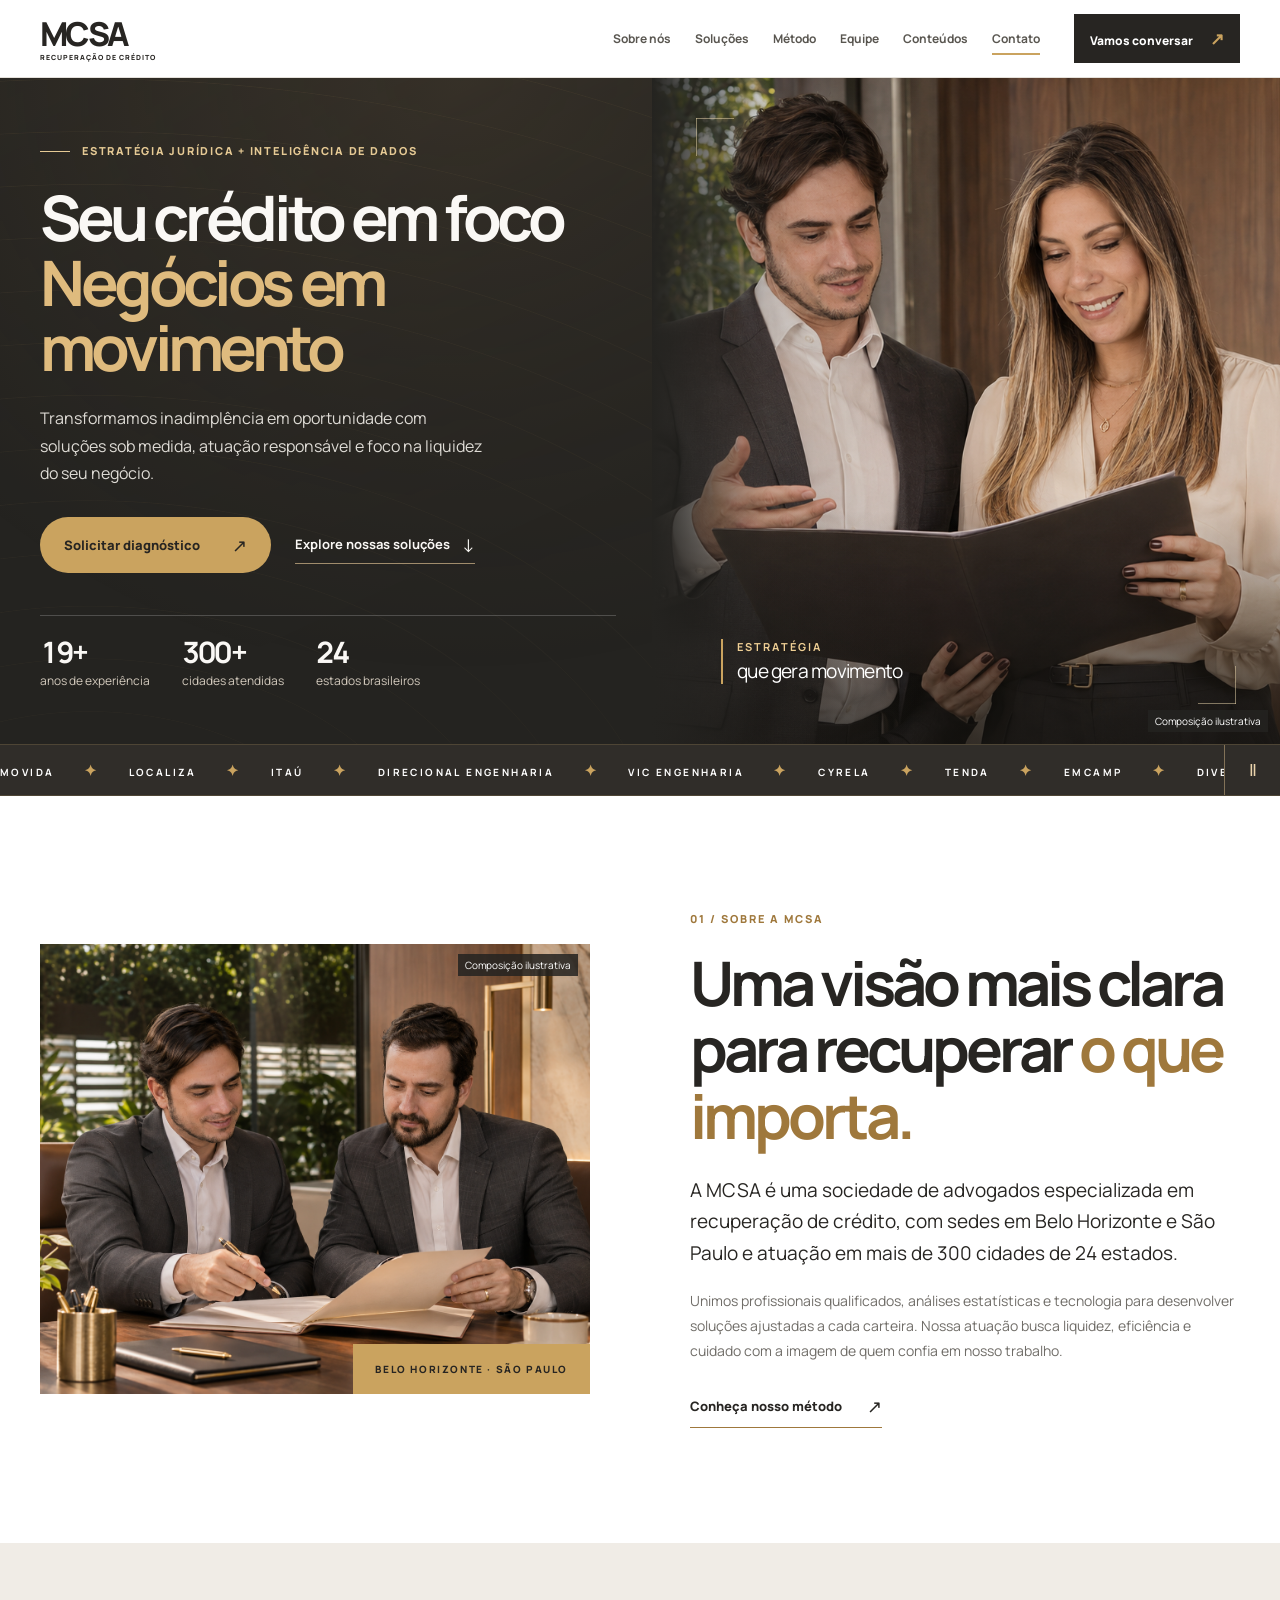
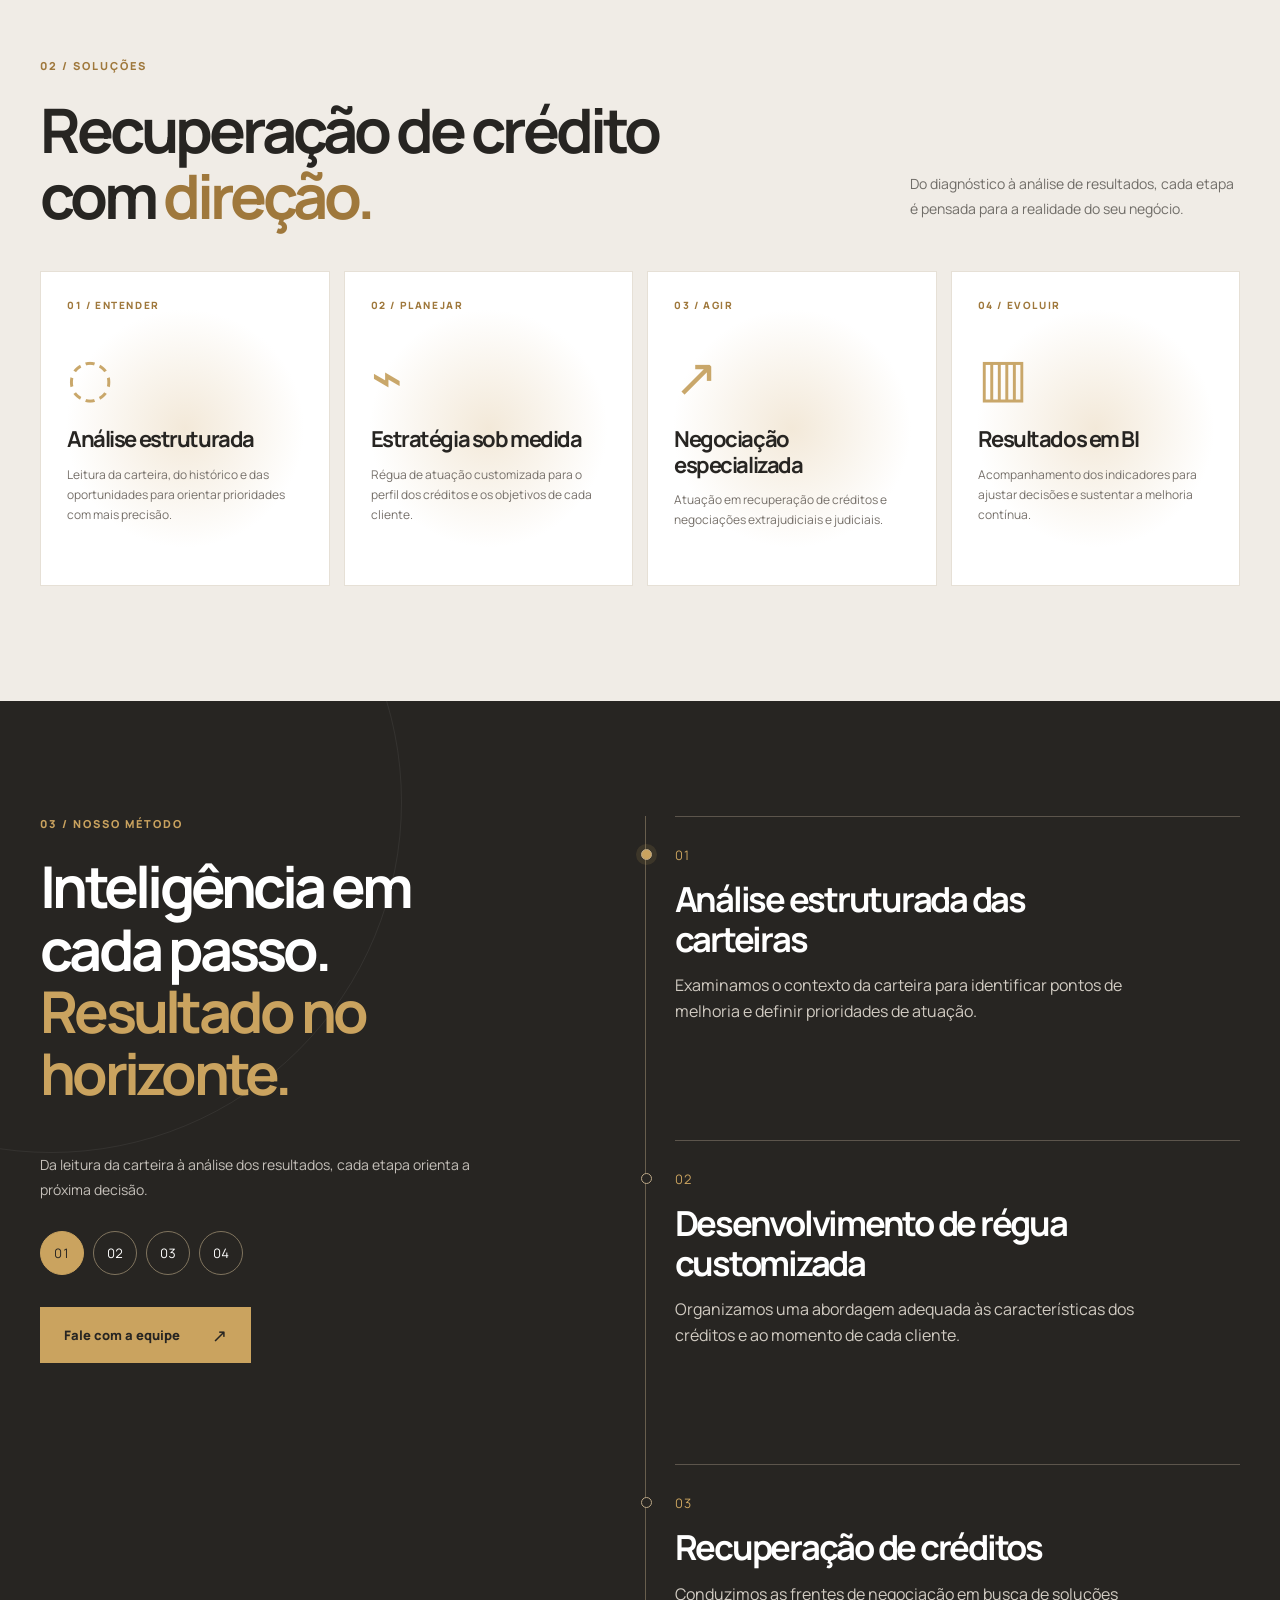
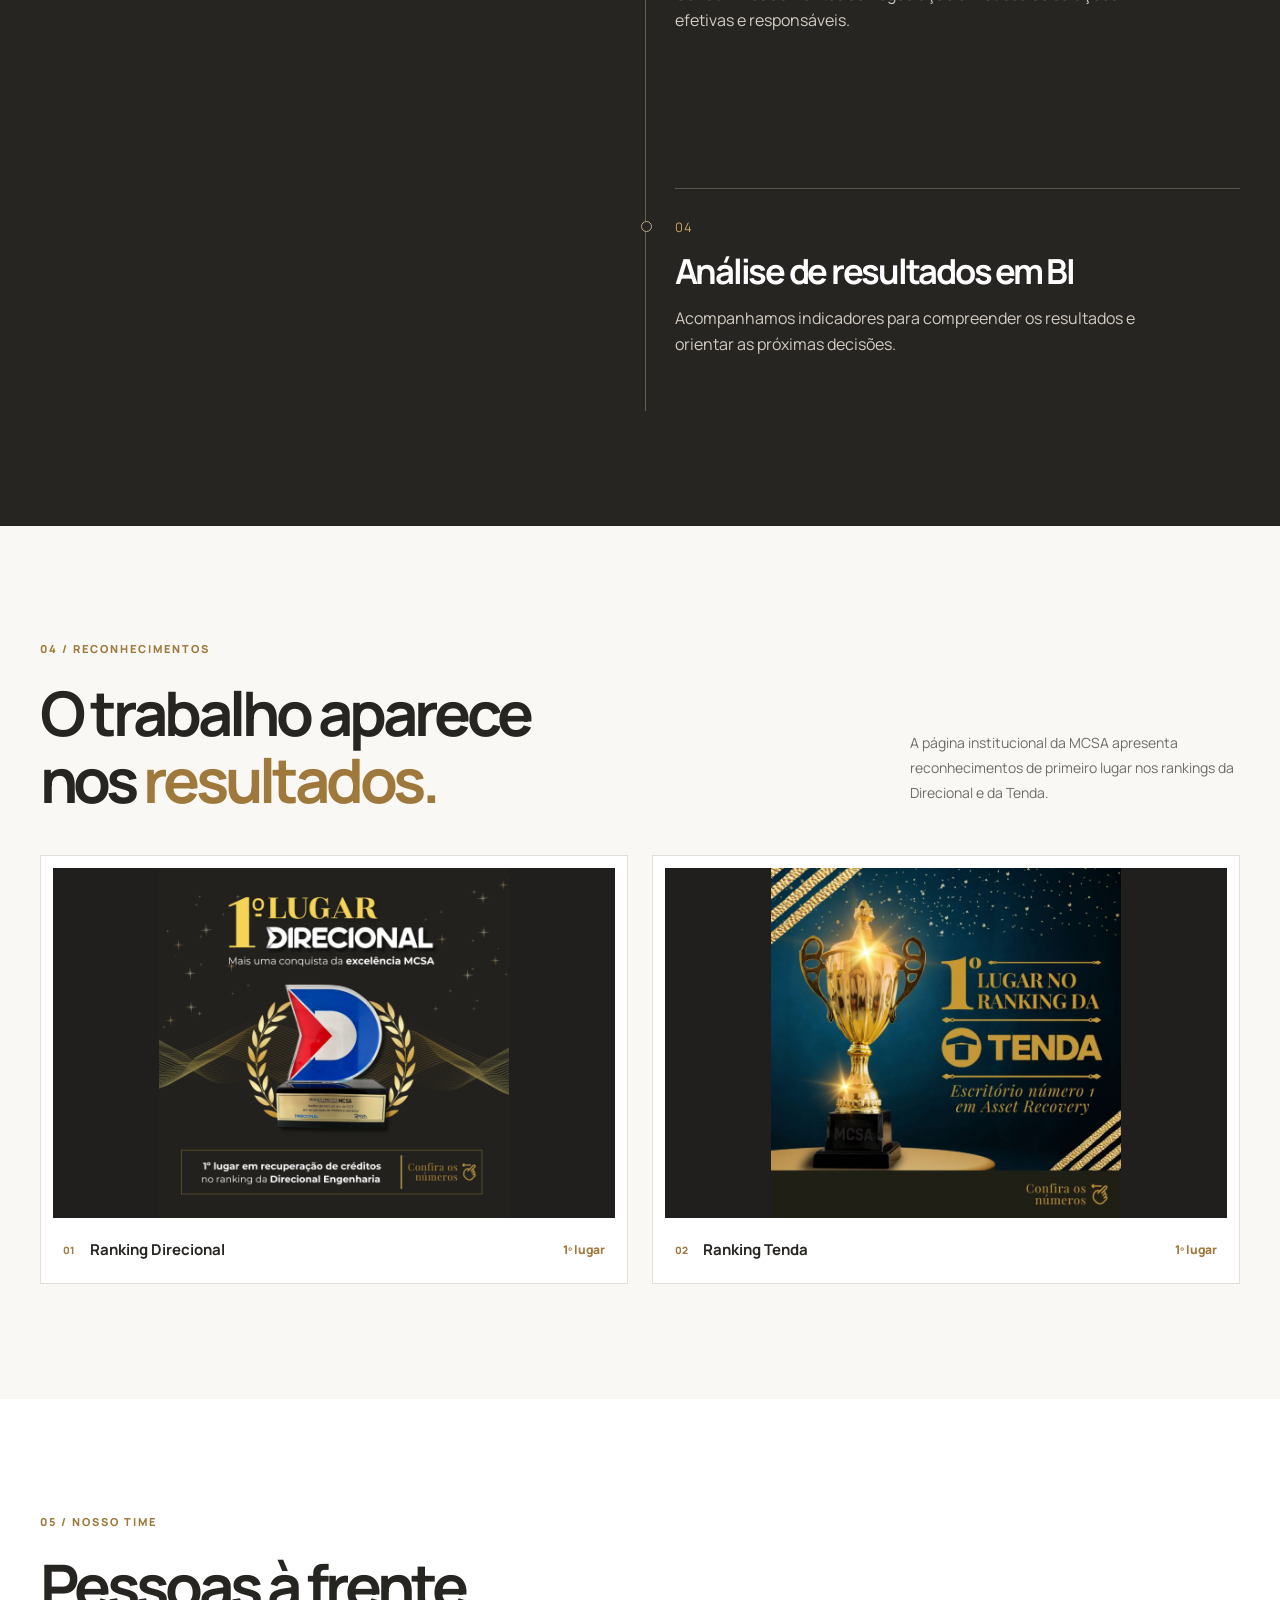
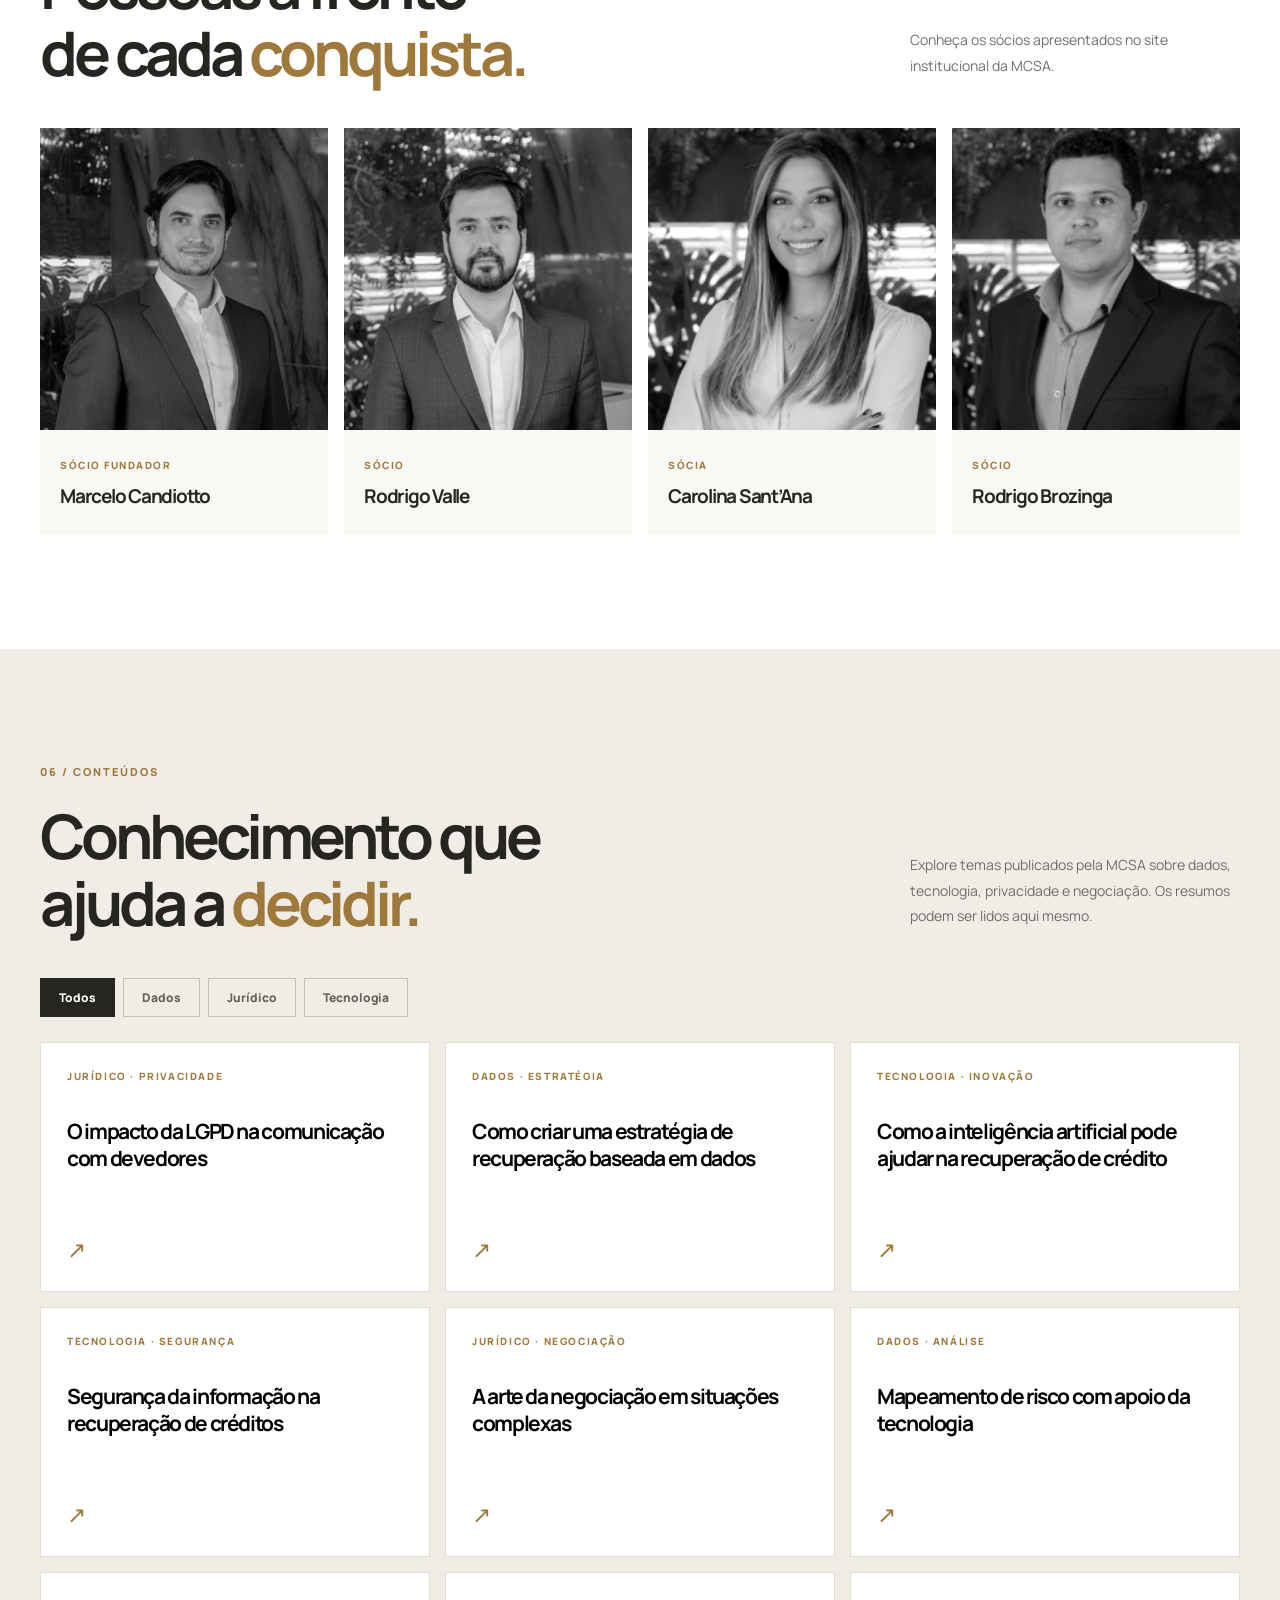
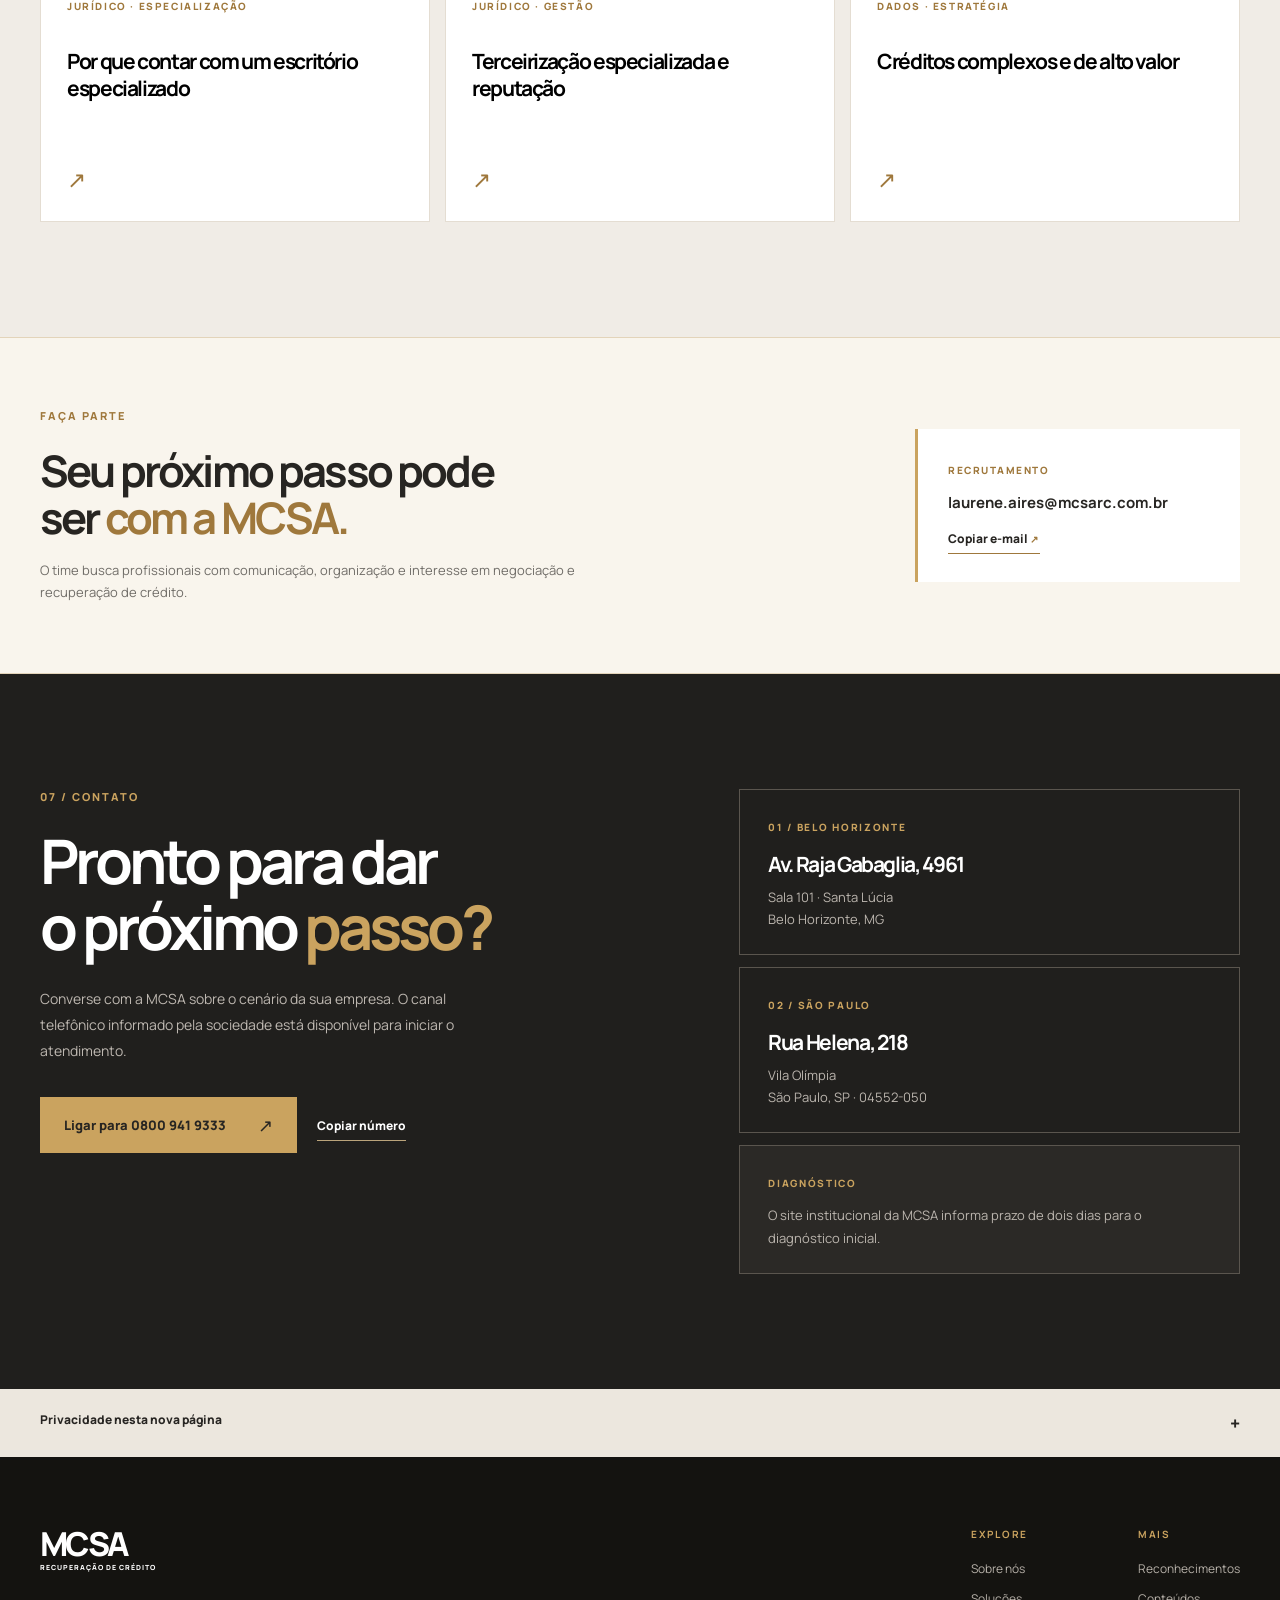
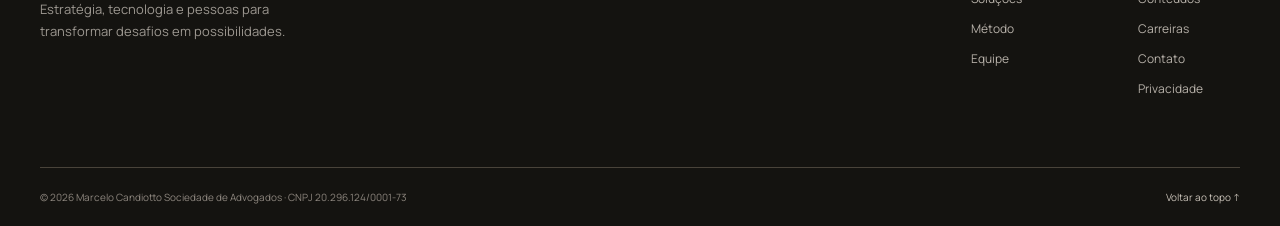
==== commit 23857b12: "animacao" ====
--- a/index.html
+++ b/index.html
@@ -8,6 +8,7 @@
   <meta name="description"
     content="MCSA: recuperação de crédito com inteligência, estratégia jurídica e atuação em mais de 300 cidades brasileiras.">
   <title>MCSA — Recuperação de crédito com inteligência</title>
+  <link rel="preload" href="assets/fonts/manrope-latin.woff2" as="font" type="font/woff2" crossorigin>
   <link rel="icon" href="assets/images/marca/logo.png" type="image/png">
   <link rel="stylesheet" href="assets/css/styles.css">
   <link rel="stylesheet" href="assets/css/motion.css">
@@ -34,7 +35,7 @@
   <main id="conteudo">
     <section class="hero" aria-labelledby="hero-title">
       <div class="container hero-grid">
-        <div class="hero-copy reveal">
+        <div class="hero-copy">
           <p class="eyebrow"><span class="eyebrow-dash"></span> ESTRATÉGIA JURÍDICA + INTELIGÊNCIA DE DADOS</p>
           <h1 id="hero-title" aria-label="Seu crédito em foco, negócios em movimento"><span class="hero-line"
               aria-hidden="true"><span class="hero-word" style="--i:0">Seu</span> <span class="hero-word"
@@ -53,26 +54,25 @@
             <div><strong data-count="24">24</strong><span>estados brasileiros</span></div>
           </div>
         </div>
-        <div class="hero-media reveal">
-          <div class="photo-frame"><img src="assets/images/institucional/marcelo-carolina.png"
+        <div class="hero-media">
+          <div class="photo-frame"><img fetchpriority="high" src="assets/images/institucional/marcelo-carolina.png"
               alt="Composição ilustrativa de Marcelo Candiotto e Carolina Sant’Ana analisando documentos" width="1752"
               height="897"><span class="photo-scan" aria-hidden="true"></span><span class="photo-disclaimer">Composição
               ilustrativa</span>
             <div class="photo-stamp"><b>ESTRATÉGIA</b><span>que gera movimento</span></div>
           </div>
-          <div class="hero-graphic" aria-hidden="true"><span></span><span></span><span></span></div>
-          <div class="hero-side-note">MCSA / RECUPERAÇÃO DE CRÉDITO</div>
         </div>
       </div>
       <div class="hero-ticker" role="group"
         aria-label="Empresas com quem trabalhamos: Movida, Localiza, Itaú, Direcional Engenharia, VIC Engenharia, Cyrela, Tenda, Emcamp, DivBank, Tabelionato e LCM">
-        <div aria-hidden="true">MOVIDA <span>✦</span> LOCALIZA <span>✦</span> ITAÚ <span>✦</span> DIRECIONAL ENGENHARIA
+        <div aria-hidden="true"><b>MOVIDA <span>✦</span> LOCALIZA <span>✦</span> ITAÚ <span>✦</span> DIRECIONAL ENGENHARIA
           <span>✦</span> VIC ENGENHARIA <span>✦</span> CYRELA <span>✦</span> TENDA <span>✦</span> EMCAMP <span>✦</span>
-          DIVBANK <span>✦</span> TABELIONATO <span>✦</span> LCM <span>✦</span> MOVIDA <span>✦</span> LOCALIZA
+          DIVBANK <span>✦</span> TABELIONATO <span>✦</span> LCM <span>✦</span></b><b class="ticker-repeat">MOVIDA <span>✦</span> LOCALIZA
           <span>✦</span> ITAÚ <span>✦</span> DIRECIONAL ENGENHARIA <span>✦</span> VIC ENGENHARIA <span>✦</span> CYRELA
           <span>✦</span> TENDA <span>✦</span> EMCAMP <span>✦</span> DIVBANK <span>✦</span> TABELIONATO <span>✦</span>
-          LCM <span>✦</span>
-        </div>
+          LCM <span>✦</span></b>
+        </div>
+        <button class="ticker-toggle" type="button" aria-label="Pausar faixa de empresas" hidden>Ⅱ</button>
       </div>
     </section>
 
@@ -133,31 +133,37 @@
 
     <section class="method section" id="metodo">
       <div class="container method-grid">
-        <div class="method-copy reveal">
+        <div class="method-copy">
           <p class="kicker kicker-light">03 / NOSSO MÉTODO</p>
           <h2>Inteligência em cada passo. <em>Resultado no horizonte.</em></h2>
-          <p>A metodologia da MCSA reúne quatro movimentos conectados. Clique em cada etapa para entender o processo.
-          </p><a class="button button-gold" href="#contato">Fale com a equipe <span aria-hidden="true">↗</span></a>
-        </div>
-        <div class="method-list reveal">
-          <details open>
-            <summary><span>01</span><strong>Análise estruturada das carteiras</strong><b>+</b></summary>
+          <p>Da leitura da carteira à análise dos resultados, cada etapa orienta a próxima decisão.</p>
+          <nav class="method-nav" aria-label="Etapas do método">
+            <a href="#etapa-analise" aria-label="Etapa 1, análise das carteiras">01</a>
+            <a href="#etapa-regua" aria-label="Etapa 2, régua customizada">02</a>
+            <a href="#etapa-recuperacao" aria-label="Etapa 3, recuperação de créditos">03</a>
+            <a href="#etapa-resultados" aria-label="Etapa 4, análise de resultados">04</a>
+          </nav>
+          <a class="button button-gold" href="#contato">Fale com a equipe <span aria-hidden="true">↗</span></a>
+        </div>
+        <ol class="method-list">
+          <li id="etapa-analise">
+            <span aria-hidden="true">01</span><h3>Análise estruturada das carteiras</h3>
             <p>Examinamos o contexto da carteira para identificar pontos de melhoria e definir prioridades de atuação.
             </p>
-          </details>
-          <details>
-            <summary><span>02</span><strong>Desenvolvimento de régua customizada</strong><b>+</b></summary>
+          </li>
+          <li id="etapa-regua">
+            <span aria-hidden="true">02</span><h3>Desenvolvimento de régua customizada</h3>
             <p>Organizamos uma abordagem adequada às características dos créditos e ao momento de cada cliente.</p>
-          </details>
-          <details>
-            <summary><span>03</span><strong>Recuperação de créditos</strong><b>+</b></summary>
+          </li>
+          <li id="etapa-recuperacao">
+            <span aria-hidden="true">03</span><h3>Recuperação de créditos</h3>
             <p>Conduzimos as frentes de negociação em busca de soluções efetivas e responsáveis.</p>
-          </details>
-          <details>
-            <summary><span>04</span><strong>Análise de resultados em BI</strong><b>+</b></summary>
+          </li>
+          <li id="etapa-resultados">
+            <span aria-hidden="true">04</span><h3>Análise de resultados em BI</h3>
             <p>Acompanhamos indicadores para compreender os resultados e orientar as próximas decisões.</p>
-          </details>
-        </div>
+          </li>
+        </ol>
       </div>
     </section>
 
@@ -320,4 +326,4 @@
   <div class="toast" id="toast" role="status" aria-live="polite"></div>
 </body>
 
-</html>+</html>
--- a/assets/css/styles.css
+++ b/assets/css/styles.css
@@ -1,3 +1,9 @@
+@font-face {
+    font-family: Manrope;
+    src: url("../fonts/manrope-latin.woff2") format("woff2");
+    font-weight: 200 800;
+    font-display: swap;
+}
 :root {
     --ink: #272522;
     --ink-2: #37332e;
@@ -24,7 +30,7 @@
     margin: 0;
     color: var(--ink);
     background: var(--white);
-    font-family: Arial, Helvetica, sans-serif;
+    font-family: Manrope, Arial, Helvetica, sans-serif;
     -webkit-font-smoothing: antialiased
 }
 
@@ -58,7 +64,7 @@
 
 h1,
 h2 {
-    font-family: Arial, Helvetica, sans-serif;
+    font-family: Manrope, Arial, Helvetica, sans-serif;
     font-weight: 700
 }
 
@@ -171,8 +177,7 @@
 }
 
 .reveal {
-    opacity: 0;
-    transform: translateY(24px);
+    opacity: 1;
     transition: opacity .7s ease, transform .7s ease
 }
 
@@ -262,232 +267,85 @@
 }
 
 .hero {
-    background: var(--paper);
-    overflow: hidden
+    position: relative;
+    isolation: isolate;
+    overflow: clip;
+    background: #242320;
+    color: var(--paper);
 }
 
 .hero-grid {
-    min-height: 620px;
+    position: relative;
     display: grid;
-    grid-template-columns: 1.03fr .97fr;
+    grid-template-columns: minmax(0, 1fr) minmax(0, 1fr);
     align-items: center;
-    gap: 45px
+    min-height: clamp(560px, 74svh, 800px);
 }
 
 .hero-copy {
-    padding: 70px 0 55px;
     position: relative;
-    z-index: 2
+    z-index: 2;
+    min-width: 0;
+    padding: clamp(52px, 7vh, 100px) 24px clamp(44px, 6vh, 85px) 0;
 }
 
 .eyebrow {
     display: flex;
-    gap: 11px;
     align-items: center;
-    margin-bottom: 28px
+    gap: 12px;
+    color: #e6ca95;
+    letter-spacing: .16em;
+    line-height: 1.7;
 }
 
 .eyebrow-dash {
-    height: 2px;
-    width: 24px;
-    background: var(--gold)
-}
-
-h1 {
-    font-size: clamp(54px, 5.4vw, 82px);
-    line-height: 1.02;
-    max-width: 720px;
-    margin-bottom: 30px
-}
-
-h1 em {
-    color: var(--ink);
-    position: relative;
-    white-space: nowrap
-}
-
-h1 em:after {
-    content: "";
-    position: absolute;
-    left: 0;
-    right: 0;
-    bottom: -8px;
-    height: 7px;
-    background: var(--gold);
-    transform: skew(-20deg);
-    z-index: -1
-}
-
-.hero-description {
-    font-size: 16px;
-    line-height: 1.8;
-    color: #68635d;
-    max-width: 510px
-}
-
-.hero-actions {
-    display: flex;
-    align-items: center;
-    gap: 29px;
-    margin-top: 34px
-}
-
-.under-link {
-    display: inline-flex;
-    align-items: center;
-    gap: 13px;
-    border-bottom: 1px solid #a8a098;
-    padding-bottom: 8px;
-    font-size: 13px;
-    font-weight: 800
-}
-
-.under-link:hover {
-    color: var(--gold-dark)
-}
-
-.hero-markers {
-    display: flex;
-    gap: 34px;
-    margin-top: 63px;
-    border-top: 1px solid #ddd7cf;
-    padding-top: 25px
-}
-
-.hero-markers div {
-    display: flex;
-    align-items: center;
-    gap: 10px
-}
-
-.hero-markers strong {
-    font-size: 28px;
-    letter-spacing: -.07em
-}
-
-.hero-markers span {
-    font-size: 10px;
-    line-height: 1.35;
-    color: #77716a;
-    max-width: 76px
-}
-
-.hero-media {
-    min-height: 550px;
-    position: relative;
-    display: flex;
-    align-items: center;
-    justify-content: center
-}
-
-.hero-media:before {
-    content: "";
-    position: absolute;
-    width: 420px;
-    height: 420px;
-    background: #e7dfd2;
-    border-radius: 50%;
-    right: -55px;
-    top: 40px
-}
-
-.hero-media:after {
-    content: "";
-    position: absolute;
-    width: 175px;
-    height: 175px;
-    border: 1px solid #c9a86a;
-    border-radius: 50%;
-    left: 5px;
-    bottom: 15px
-}
-
-.photo-frame {
-    width: 505px;
-    height: 405px;
-    position: relative;
-    background: #302e2b;
-    z-index: 2;
-    box-shadow: 24px 28px 0 #dbd0c0;
-    overflow: hidden
-}
-
-.photo-frame img {
-    width: 100%;
-    height: 100%;
-    object-fit: cover;
-    object-position: 48% center;
-    filter: saturate(.9);
-    transition: transform .7s
-}
-
-.photo-frame:hover img {
-    transform: scale(1.04)
-}
-
-.photo-stamp {
-    position: absolute;
-    bottom: 0;
-    left: 0;
-    background: #272522ed;
-    color: #fff;
-    padding: 17px 21px;
-    display: flex;
-    flex-direction: column;
-    gap: 4px;
-    min-width: 175px
-}
-
-.photo-stamp b {
-    font-size: 10px;
-    letter-spacing: .18em;
-    color: var(--gold)
-}
-
-.photo-stamp span {
-    font-size: 13px
-}
-
-.hero-graphic {
-    position: absolute;
-    left: 0;
-    top: 48px;
-    display: flex;
-    align-items: end;
-    gap: 9px;
-    height: 90px;
-    z-index: 3
-}
-
-.hero-graphic span {
-    width: 9px;
-    background: var(--gold);
-    transform: skew(-20deg)
-}
-
-.hero-graphic span:nth-child(1) {
-    height: 40px
-}
-
-.hero-graphic span:nth-child(2) {
-    height: 70px
-}
-
-.hero-graphic span:nth-child(3) {
-    height: 90px
-}
-
-.hero-side-note {
-    position: absolute;
-    right: -38px;
-    bottom: 23px;
-    transform: rotate(-90deg);
-    font-size: 10px;
-    letter-spacing: .2em;
-    font-weight: 800;
-    color: #a58f70
-}
-
+    width: 30px;
+    height: 1px;
+    background: currentColor;
+    flex: none;
+}
+
+.hero h1 {
+    font-size: clamp(48px, 4.9vw, 79px);
+    line-height: 1.04;
+    letter-spacing: -.07em;
+    margin-bottom: 25px;
+    text-wrap: balance;
+}
+
+.hero h1 em { color: #dfbb7e; }
+.hero-line { display: block; }
+.hero-word { display: inline-block; }
+.hero-description { max-width: 45ch; color: #dedbd5; font-size: 1rem; line-height: 1.7; }
+.hero-actions { display: flex; align-items: center; flex-wrap: wrap; gap: 24px; margin-top: 30px; }
+.hero .button-dark { background: var(--gold); color: var(--ink); border-radius: 100px; }
+.hero .button-dark:hover { background: #e6c789; }
+.under-link { display: inline-flex; gap: 12px; align-items: center; padding-block: 7px; border-bottom: 1px solid #a08c6c; font-size: 13px; font-weight: 700; }
+.under-link:hover { color: #e5c589; }
+.hero-markers { display: flex; gap: clamp(16px, 2.5vw, 44px); margin-top: 42px; border-top: 1px solid #ffffff32; padding-top: 20px; }
+.hero-markers div { display: flex; flex-direction: column; gap: 3px; }
+.hero-markers strong { font-size: clamp(24px, 2.3vw, 34px); line-height: 1.12; letter-spacing: -.06em; font-variant-numeric: tabular-nums; }
+.hero-markers span { font-size: 12px; color: #d2c9bc; }
+.hero-media { position: absolute; inset: 0 calc((100% - 100vw) / 2) 0 51%; }
+.photo-frame { position: relative; width: 100%; height: 100%; overflow: hidden; isolation: isolate; }
+.photo-frame img { width: 100%; height: 100%; object-fit: cover; object-position: 48% 35%; }
+.photo-frame::before, .photo-frame::after { content: ""; position: absolute; inset: 0; pointer-events: none; z-index: 1; }
+.photo-frame::before { background: linear-gradient(90deg, #242320 0%, #24232026 18%, transparent 44%), linear-gradient(0deg, #151310be, transparent 35%); }
+.photo-frame::after {
+    inset: 6% 7%;
+    --corner: linear-gradient(#ead7ad80, #ead7ad80);
+    background:
+        var(--corner) left top / 38px 1px,
+        var(--corner) left top / 1px 38px,
+        var(--corner) right bottom / 38px 1px,
+        var(--corner) right bottom / 1px 38px;
+    background-repeat: no-repeat;
+}
+.photo-stamp { position: absolute; z-index: 2; left: 11%; bottom: 9%; display: grid; gap: 4px; border-left: 2px solid var(--gold); padding-left: 14px; color: white; }
+.photo-stamp b { color: #efcf94; font-size: 11px; letter-spacing: .19em; }
+.photo-stamp span { font-size: clamp(16px, 1.5vw, 24px); letter-spacing: -.04em; }
+.photo-disclaimer, .intro-disclaimer { position: absolute; right: 12px; bottom: 12px; z-index: 2; background: #242320d9; padding: 4px 7px; color: white; font-size: 10px; }
+.intro-disclaimer { bottom: auto; top: 10px; }
 .hero-ticker {
     height: 52px;
     background: var(--ink);
@@ -645,7 +503,7 @@
     background: var(--ink);
     color: #fff;
     position: relative;
-    overflow: hidden
+    overflow: clip
 }
 
 .method:before {
@@ -682,58 +540,20 @@
     margin-bottom: 29px
 }
 
-.method-list {
-    border-top: 1px solid #6a6258
-}
-
-.method-list details {
-    border-bottom: 1px solid #6a6258
-}
-
-.method-list summary {
-    list-style: none;
-    display: grid;
-    grid-template-columns: 40px 1fr 30px;
-    gap: 10px;
-    align-items: center;
-    padding: 25px 0;
-    cursor: pointer
-}
-
-.method-list summary::-webkit-details-marker {
-    display: none
-}
-
-.method-list summary span {
-    color: var(--gold);
-    font-size: 11px;
-    font-weight: 800
-}
-
-.method-list summary strong {
-    font-size: 17px;
-    font-weight: 600;
-    letter-spacing: -.03em
-}
-
-.method-list summary b {
-    color: var(--gold);
-    font-size: 23px;
-    font-weight: 400;
-    transition: transform .2s
-}
-
-.method-list details[open] summary b {
-    transform: rotate(45deg)
-}
-
-.method-list details>p {
-    margin: 0 30px 25px 50px;
-    color: #bcb6ae;
-    font-size: 13px;
-    line-height: 1.7
-}
-
+.method-copy { align-self: start; position: sticky; top: max(105px, 16vh); }
+.method-nav { display: flex; gap: 9px; margin: 0 0 32px; }
+.method-nav a { width: 44px; height: 44px; display: grid; place-items: center; border-radius: 50%; border: 1px solid #81755f; font-size: 13px; font-variant-numeric: tabular-nums; }
+.method-nav a:hover, .method-nav a[aria-current] { color: var(--ink); background: var(--gold); border-color: var(--gold); }
+.method-list { position: relative; list-style: none; margin: 0; padding: 0 0 0 34px; }
+.method-list::before, .method-list::after { content: ""; position: absolute; inset: 0 auto 0 4px; width: 1px; background: #685e4d; }
+.method-list::after { background: var(--gold); transform: scaleY(var(--method-progress, 0)); transform-origin: top; }
+.method-list li { position: relative; padding: 26px 0 38px; min-height: clamp(210px, 36vh, 330px); border-top: 1px solid #5c554c; scroll-margin-top: 12vh; }
+.method-list li:last-child { min-height: auto; }
+.method-list li::before { content: ""; position: absolute; left: -34px; top: 32px; z-index: 1; width: 9px; height: 9px; background: var(--ink); border-radius: 50%; border: 1px solid #bda988; }
+.method-list li.is-current::before, .method-list li:target::before { background: var(--gold); box-shadow: 0 0 0 5px #caa35f22; }
+.method-list li > span { color: var(--gold); font-size: 13px; letter-spacing: .15em; }
+.method-list h3 { font-size: clamp(25px, 2.7vw, 42px); max-width: 19ch; line-height: 1.14; margin: 14px 0; }
+.method-list p { max-width: 46ch; font-size: 1rem; line-height: 1.65; color: #d1cbc2; }
 .recognition {
     background: var(--paper)
 }
@@ -1246,23 +1066,10 @@
         font-size: 11px
     }
 
-    .hero-grid {
-        gap: 20px
-    }
-
-    .hero-markers {
-        gap: 18px
-    }
-
     .intro-grid,
     .method-grid,
     .contact-grid {
         gap: 60px
-    }
-
-    .photo-frame {
-        width: 100%;
-        height: 360px
     }
 
     .solutions-grid {
@@ -1331,7 +1138,6 @@
         display: none
     }
 
-    .hero-grid,
     .intro-grid,
     .method-grid,
     .contact-grid {
@@ -1339,37 +1145,6 @@
         gap: 15px
     }
 
-    .hero-grid {
-        padding-top: 25px
-    }
-
-    .hero-copy {
-        padding: 48px 0 0
-    }
-
-    .hero-media {
-        min-height: 390px
-    }
-
-    .photo-frame {
-        width: min(95%, 505px);
-        height: 330px
-    }
-
-    .hero-media:before {
-        right: 10px;
-        top: 10px
-    }
-
-    .hero-media:after {
-        left: 20px;
-        bottom: 0
-    }
-
-    .hero-side-note {
-        display: none
-    }
-
     .section {
         padding: 78px 0
     }
@@ -1435,62 +1210,6 @@
 @media(max-width:540px) {
     .container {
         width: calc(100% - 34px)
-    }
-
-    h1 {
-        font-size: 47px;
-        line-height: 1.04
-    }
-
-    h1 em {
-        white-space: normal
-    }
-
-    .hero-actions {
-        align-items: flex-start;
-        flex-direction: column;
-        gap: 20px
-    }
-
-    .hero-markers {
-        gap: 10px;
-        margin-top: 44px
-    }
-
-    .hero-markers div {
-        display: block;
-        flex: 1
-    }
-
-    .hero-markers strong {
-        display: block;
-        font-size: 25px
-    }
-
-    .hero-markers span {
-        display: block;
-        font-size: 9px;
-        max-width: none
-    }
-
-    .hero-media {
-        min-height: 290px
-    }
-
-    .hero-media:before {
-        width: 260px;
-        height: 260px
-    }
-
-    .photo-frame {
-        height: 250px;
-        box-shadow: 12px 14px 0 #dbd0c0
-    }
-
-    .hero-graphic {
-        left: -2px;
-        top: 12px;
-        transform: scale(.7)
     }
 
     .section h2 {
@@ -1564,10 +1283,6 @@
         opacity: 1;
         transform: none;
         transition: none
-    }
-
-    .hero-ticker>div {
-        animation: none
     }
 
     .button,
@@ -1577,4 +1292,4 @@
     .award-card {
         transition: none
     }
-}+}
--- a/assets/css/motion.css
+++ b/assets/css/motion.css
@@ -1,423 +1,159 @@
 :root {
-    --motion-ease: cubic-bezier(.22, .61, .36, 1);
-    --motion-spring: cubic-bezier(.34, 1.4, .64, 1)
+    --motion-ease: cubic-bezier(.2, .72, .24, 1);
 }
 
-.hero-copy {
-    min-width: 0
-}
-
-.hero-copy h1 {
-    font-size: clamp(46px, 4.5vw, 64px);
-    max-width: 100%;
-    padding-bottom: 9px;
-    border-bottom: 6px solid var(--gold)
-}
-
-.hero-copy h1 em {
-    white-space: normal
-}
-
-.hero-copy h1 em:after {
-    display: none
-}
-
-@media(min-width:801px) {
-    .hero-grid {
-        grid-template-columns: minmax(0, 1.15fr) minmax(0, .85fr)
-    }
-
-    .hero-media {
-        min-width: 0
-    }
-
-    .photo-frame {
-        width: 100%;
-        max-width: 505px
-    }
+:focus-visible {
+    outline: 3px solid #a97f36;
+    outline-offset: 4px;
 }
 
 .scroll-progress {
     position: absolute;
-    left: 0;
-    bottom: -1px;
-    width: 100%;
+    inset: auto 0 -1px;
     height: 2px;
     background: var(--gold);
     transform: scaleX(0);
     transform-origin: left;
     pointer-events: none;
-    z-index: 4
 }
 
-.nav a {
-    position: relative
-}
-
-.nav a:after {
+.nav a { position: relative; }
+.nav a::after {
     content: "";
     position: absolute;
-    left: 0;
-    right: 100%;
-    bottom: -9px;
+    inset: auto 0 -8px;
     height: 2px;
     background: var(--gold);
-    transition: right .45s var(--motion-ease)
+    transform: scaleX(0);
+    transform-origin: left;
+    transition: transform .35s var(--motion-ease);
 }
+.nav a:is(:hover, :focus-visible, .is-current)::after { transform: scaleX(1); }
 
-.nav a:hover:after,
-.nav a.is-current:after {
-    right: 0
-}
-
-.hero-line {
-    display: block
-}
-
-.hero-word {
-    display: inline-block;
-    will-change: transform, opacity
-}
-
-.js .hero-ready .hero-word {
-    animation: heroWord .9s var(--motion-ease) both;
-    animation-delay: calc(.12s + var(--i)*.095s)
-}
-
-@keyframes heroWord {
-    from {
-        opacity: 0;
-        transform: translateY(.5em);
-        filter: blur(9px)
-    }
-
-    to {
-        opacity: 1;
-        transform: translateY(0);
-        filter: blur(0)
-    }
-}
-
-.js .hero-ready .eyebrow {
-    animation: softRise .75s var(--motion-ease) both
-}
-
-.js .hero-ready .hero-description {
-    animation: softRise .8s .6s var(--motion-ease) both
-}
-
-.js .hero-ready .hero-actions {
-    animation: softRise .8s .7s var(--motion-ease) both
-}
-
-.js .hero-ready .hero-markers {
-    animation: softRise .8s .8s var(--motion-ease) both
-}
-
-@keyframes softRise {
-    from {
-        opacity: 0;
-        transform: translateY(18px)
-    }
-
-    to {
-        opacity: 1;
-        transform: translateY(0)
-    }
-}
-
-.hero-media:before {
-    animation: ambientFloat 8s ease-in-out infinite alternate
-}
-
-.hero-media:after {
-    animation: ambientFloat 10s ease-in-out -3s infinite alternate-reverse
-}
-
-@keyframes ambientFloat {
-    to {
-        translate: 0 -18px;
-        scale: 1.04
-    }
-}
-
-.photo-frame img {
-    object-position: 50% 38%
-}
-
-.js .hero-ready .photo-frame {
-    animation: frameIn 1s .3s var(--motion-ease) both
-}
-
-.js .hero-ready .photo-frame img {
-    animation: imageIn 1.3s .3s var(--motion-ease) both
-}
-
-@keyframes frameIn {
-    from {
-        opacity: 0;
-        clip-path: inset(0 0 100% 0);
-        transform: translateY(30px)
-    }
-
-    to {
-        opacity: 1;
-        clip-path: inset(0);
-        transform: translateY(0)
-    }
-}
-
-@keyframes imageIn {
-    from {
-        transform: scale(1.12);
-        filter: saturate(.65) blur(5px)
-    }
-
-    to {
-        transform: scale(1);
-        filter: saturate(.9) blur(0)
-    }
+.hero::before {
+    content: "";
+    position: absolute;
+    inset: 0;
+    pointer-events: none;
+    background:
+        repeating-radial-gradient(ellipse at 7% 115%, transparent 0 48px, #caa35f12 49px, transparent 50px 76px),
+        radial-gradient(ellipse at 36% 0%, #63523b55, transparent 59%);
+    mask-image: linear-gradient(155deg, black, #0005 70%);
 }
 
 .photo-scan {
     position: absolute;
-    top: 0;
-    bottom: 0;
-    left: 0;
-    width: 3px;
-    background: linear-gradient(180deg, transparent, var(--gold), transparent);
-    box-shadow: 0 0 22px 7px #caa35f77;
+    inset: 0;
+    pointer-events: none;
+    z-index: 1;
+    background: radial-gradient(circle at var(--light-x, 50%) var(--light-y, 50%), #ffde9c30, transparent 32%);
     opacity: 0;
-    pointer-events: none;
-    z-index: 3
+    transition: opacity .4s;
 }
 
-.js .hero-ready .photo-scan {
-    animation: scanAcross 1.1s .8s ease-in-out both
+.hero-ticker { background: #302d29; border-block: 1px solid #a88c593f; position: relative; }
+.hero-ticker > div { animation-duration: 55s; }
+.hero-ticker.paused > div { animation-play-state: paused; }
+.ticker-toggle {
+    position: absolute;
+    right: 0;
+    inset-block: 0;
+    width: 56px;
+    border: 0;
+    border-left: 1px solid #827258;
+    background: #302d29;
+    color: #ebd4ac;
+    font-size: 16px;
+}
+.ticker-toggle:focus-visible { outline-offset: -4px; }
+
+@keyframes word-in {
+    from { opacity: 0; transform: translateY(.55em) rotate(2deg); filter: blur(5px); }
+    to { opacity: 1; transform: none; filter: blur(0); }
+}
+@keyframes rise-in {
+    from { opacity: 0; translate: 0 14px; }
+    to { opacity: 1; translate: 0 0; }
+}
+@keyframes portrait-in {
+    from { clip-path: inset(0 0 0 22%); opacity: 0; }
+    to { clip-path: inset(0); opacity: 1; }
 }
 
-@keyframes scanAcross {
-    10% {
-        opacity: .9
+@media (prefers-reduced-motion: no-preference) {
+    .hero-ready .hero-word {
+        animation: word-in .78s var(--motion-ease) backwards;
+        animation-delay: calc(45ms + var(--i) * 65ms);
     }
+    .hero-ready .eyebrow, .hero-ready .hero-description,
+    .hero-ready .hero-actions, .hero-ready .hero-markers {
+        animation: rise-in .68s var(--motion-ease) backwards;
+    }
+    .hero-ready .hero-description { animation-delay: .28s; }
+    .hero-ready .hero-actions { animation-delay: .36s; }
+    .hero-ready .hero-markers { animation-delay: .44s; }
+    .hero-ready .photo-frame { animation: portrait-in 1.05s var(--motion-ease) backwards; }
+    .photo-frame img {
+        transform: translate(var(--portrait-x, 0px), var(--portrait-y, 0px)) scale(var(--portrait-scale, 1.025));
+        transition: transform .25s ease-out;
+    }
+    .hero-ready .photo-stamp { animation: rise-in .7s .48s var(--motion-ease) backwards; }
+    .js .reveal:not(.visible) { opacity: 0; transform: translateY(24px); }
+    .reveal { transition: opacity .7s var(--motion-ease), transform .7s var(--motion-ease); }
+    :is(.solutions-grid, .team-grid, .award-grid) > :nth-child(2) { transition-delay: 65ms; }
+    :is(.solutions-grid, .team-grid) > :nth-child(3) { transition-delay: 130ms; }
+    :is(.solutions-grid, .team-grid) > :nth-child(4) { transition-delay: 195ms; }
+    .intro-image { overflow: hidden; }
+    .intro-image img { transition: scale .8s var(--motion-ease); }
+    .intro-image:hover img { scale: 1.035; }
+    .method-nav a, .method-list li::before { transition: color .25s, background .25s, box-shadow .25s; }
+    .button span, .text-action span, .under-link span, .header-action span {
+        display: inline-block;
+        transition: transform .3s var(--motion-ease);
+    }
+    :is(.button, .text-action, .header-action):hover span { transform: translate(3px, -3px); }
+    .under-link:hover span { transform: translateY(3px); }
+    .article-dialog[open] { animation: rise-in .24s var(--motion-ease); }
+    .article-card { animation: rise-in .35s var(--motion-ease) backwards; }
+}
 
-    80% {
-        opacity: .7
-    }
-
-    100% {
-        left: 100%;
-        opacity: 0
+@media (hover: hover) and (pointer: fine) and (prefers-reduced-motion: no-preference) {
+    .hero-media:hover .photo-scan { opacity: 1; }
+    .solution-card {
+        background: radial-gradient(circle at var(--light-x, 50%) var(--light-y, 50%), #f3e9d9, transparent 56%) white;
     }
 }
 
-.photo-disclaimer,
-.intro-disclaimer {
-    position: absolute;
-    right: 10px;
-    bottom: 10px;
-    z-index: 4;
-    color: #fff;
-    background: #272522a8;
-    padding: 4px 6px;
-    font-size: 9px;
-    letter-spacing: .03em
+@media (max-width: 800px) {
+    .hero-grid { display: flex; flex-direction: column; align-items: stretch; }
+    .hero-copy { padding: 42px 0 32px; }
+    .hero h1 { max-width: 16ch; font-size: clamp(41px, 7.3vw, 57px); }
+    .hero-markers { margin-top: 26px; gap: clamp(16px, 6vw, 48px); }
+    .hero-media { position: relative; inset: auto; width: 100%; margin: 0 0 20px; }
+    .photo-frame { aspect-ratio: 1.95; }
+    .photo-frame::before { background: linear-gradient(0deg, #17140fc9, transparent 38%); }
+    .photo-stamp { left: 6%; bottom: 9%; }
+    .photo-frame::after { inset: 5%; }
+    .method-copy { position: static; }
+    .method-list { margin-top: 24px; }
+    .method-list li { min-height: 0; }
+    .nav a::after { display: none; }
 }
-
-.intro-disclaimer {
-    right: 10px;
-    top: 10px;
-    bottom: auto
+@media (max-width: 540px) {
+    .hero-copy { padding-top: 33px; }
+    .hero .eyebrow { font-size: 10px; margin-bottom: 16px; }
+    .hero-actions { gap: 12px 18px; margin-top: 20px; }
+    .hero .button { min-height: 46px; padding-inline: 16px; gap: 12px; }
+    .hero-markers span { font-size: 11px; }
+    .hero-markers { justify-content: space-between; gap: 10px; }
+    .photo-frame { aspect-ratio: 1.6; }
+    .photo-stamp span { font-size: 14px; }
+    .photo-disclaimer { font-size: 9px; }
 }
-
-.hero-graphic span {
-    transform-origin: bottom;
-    animation: barGrow .8s var(--motion-spring) both
+@media (prefers-reduced-motion: reduce) {
+    .scroll-progress, .ticker-toggle { display: none; }
+    .hero-ticker { height: auto; padding: 14px 0; }
+    .hero-ticker > div { white-space: normal; min-width: 0; line-height: 2; text-align: center; }
+    .hero-ticker .ticker-repeat { display: none; }
+    .hero-ticker span { margin-inline: 8px; }
 }
-
-.hero-graphic span:nth-child(2) {
-    animation-delay: .11s
-}
-
-.hero-graphic span:nth-child(3) {
-    animation-delay: .22s
-}
-
-@keyframes barGrow {
-    from {
-        scale: 1 0;
-        opacity: 0
-    }
-
-    to {
-        scale: 1 1;
-        opacity: 1
-    }
-}
-
-.js .reveal:not(.visible) {
-    opacity: 0;
-    transform: translateY(35px)
-}
-
-.reveal {
-    transition: opacity .85s var(--motion-ease), transform .85s var(--motion-ease)
-}
-
-.intro-copy.reveal {
-    transition-delay: .12s
-}
-
-.solution-card:nth-child(2),
-.award-card:nth-child(2),
-.person:nth-child(2) {
-    transition-delay: .08s
-}
-
-.solution-card:nth-child(3),
-.award-card:nth-child(3),
-.person:nth-child(3) {
-    transition-delay: .16s
-}
-
-.solution-card:nth-child(4),
-.person:nth-child(4) {
-    transition-delay: .24s
-}
-
-.solution-card,
-.award-card,
-.article-card,
-.person {
-    transition: transform .45s var(--motion-ease), box-shadow .45s var(--motion-ease), opacity .85s var(--motion-ease)
-}
-
-.solution-card:hover,
-.award-card:hover,
-.article-card:hover,
-.person:hover {
-    box-shadow: 0 22px 50px #2725221c
-}
-
-.button,
-.header-action {
-    transition: transform .35s var(--motion-spring), translate .35s var(--motion-spring), background .25s, box-shadow .25s
-}
-
-.button span,
-.text-action span,
-.under-link span,
-.header-action span {
-    display: inline-block;
-    transition: transform .35s var(--motion-spring)
-}
-
-.button:hover span,
-.text-action:hover span,
-.under-link:hover span,
-.header-action:hover span {
-    transform: translate(3px, -3px)
-}
-
-.intro-image {
-    overflow: hidden
-}
-
-.intro-image img {
-    transition: transform 1s var(--motion-ease)
-}
-
-.intro-image:hover img {
-    transform: scale(1.035)
-}
-
-.hero-ticker>div {
-    animation-duration: 55s
-}
-
-.hero-ticker:hover>div {
-    animation-play-state: paused
-}
-
-@media(min-width:801px) and (max-width:1100px) {
-    .hero-copy h1 {
-        font-size: clamp(40px, 4.4vw, 50px)
-    }
-}
-
-@media(max-width:800px) {
-    .nav a:after {
-        display: none
-    }
-
-    .hero-media:before,
-    .hero-media:after {
-        animation: none
-    }
-
-    .photo-disclaimer {
-        font-size: 8px
-    }
-
-    .hero-graphic {
-        z-index: 3
-    }
-}
-
-@media(max-width:540px) {
-    .hero-copy h1 {
-        font-size: 47px
-    }
-
-    .hero-word {
-        white-space: nowrap
-    }
-
-    .hero-line em {
-        white-space: normal
-    }
-
-    .photo-frame img {
-        object-position: 50% 32%
-    }
-
-    .intro-image img {
-        object-position: center 36%
-    }
-}
-
-@media(prefers-reduced-motion:reduce) {
-    .scroll-progress {
-        display: none
-    }
-
-    .js .hero-ready .hero-word,
-    .js .hero-ready .eyebrow,
-    .js .hero-ready .hero-description,
-    .js .hero-ready .hero-actions,
-    .js .hero-ready .hero-markers,
-    .js .hero-ready .photo-frame,
-    .js .hero-ready .photo-frame img,
-    .js .hero-ready .photo-scan,
-    .hero-graphic span,
-    .hero-media:before,
-    .hero-media:after {
-        animation: none !important
-    }
-
-    .js .reveal:not(.visible) {
-        opacity: 1;
-        transform: none
-    }
-
-    .reveal,
-    .solution-card,
-    .award-card,
-    .article-card,
-    .person,
-    .button,
-    .header-action,
-    .intro-image img {
-        transition: none !important
-    }
-}
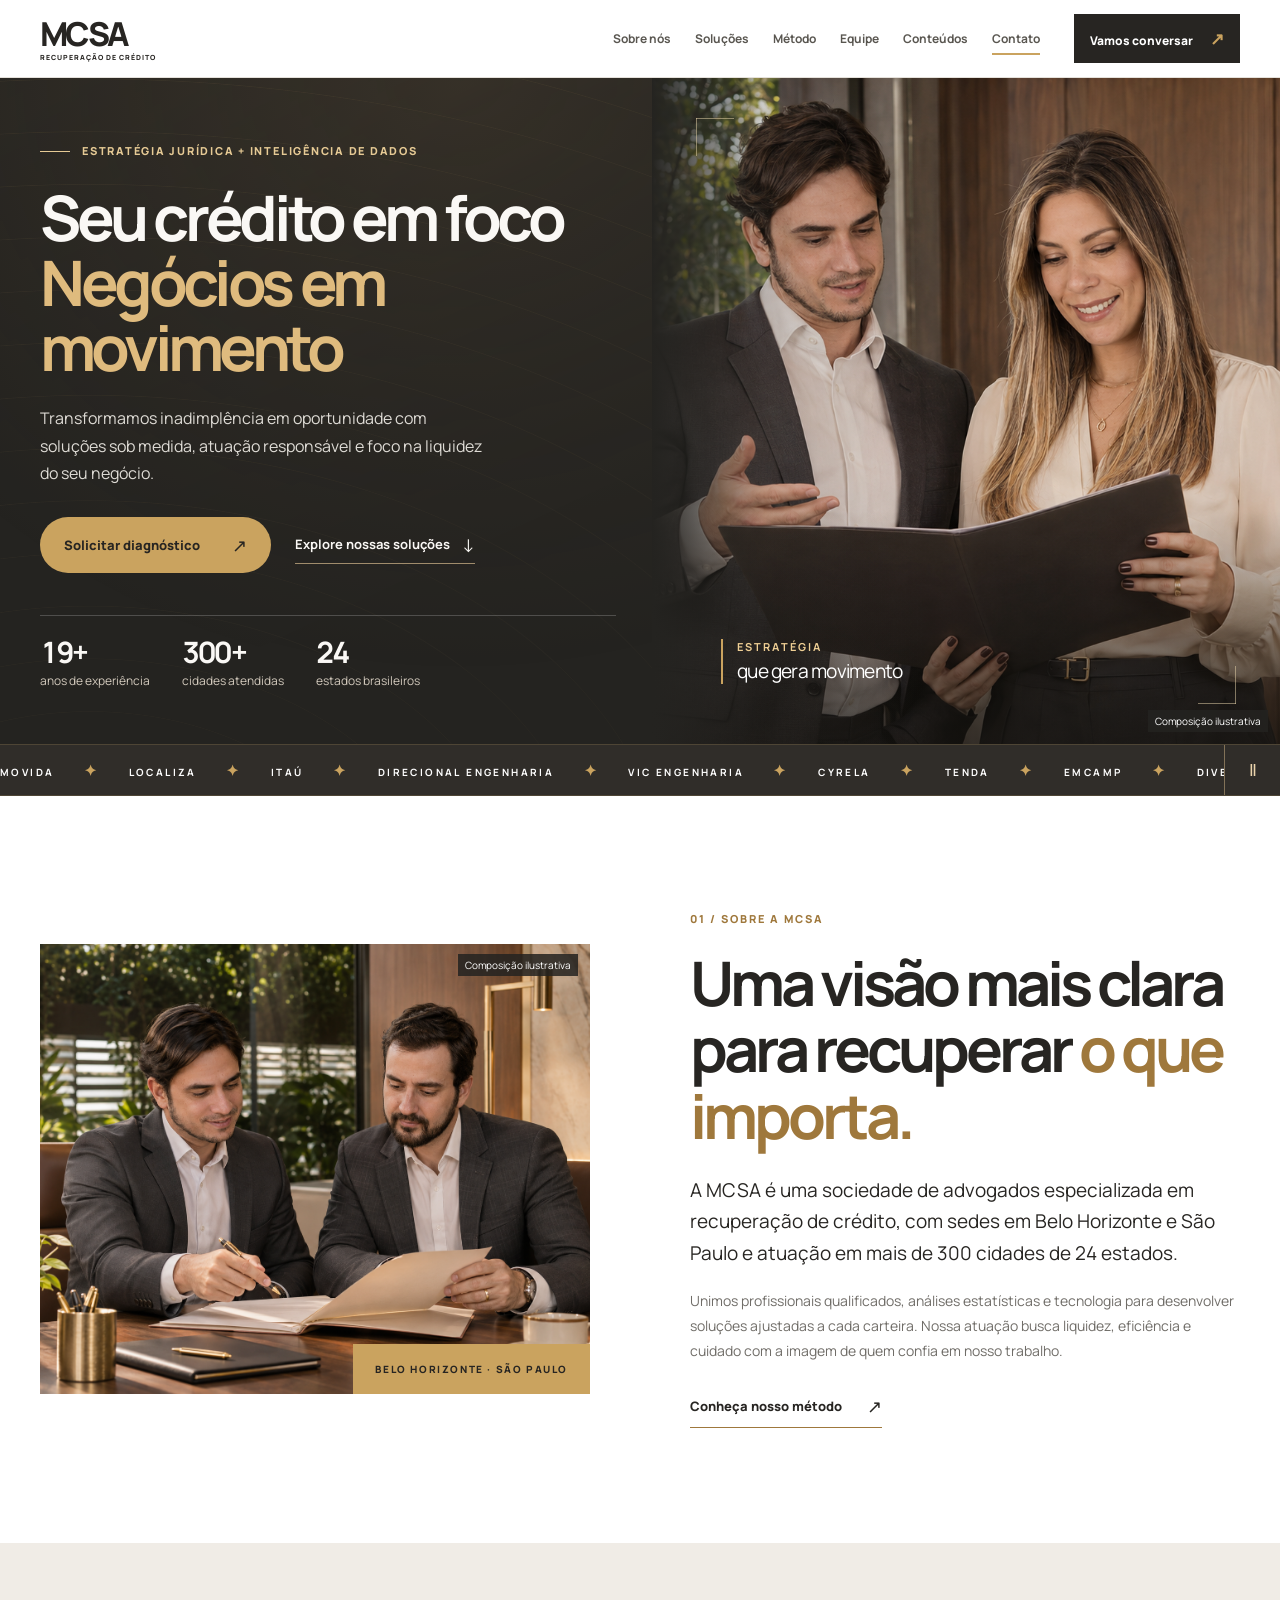
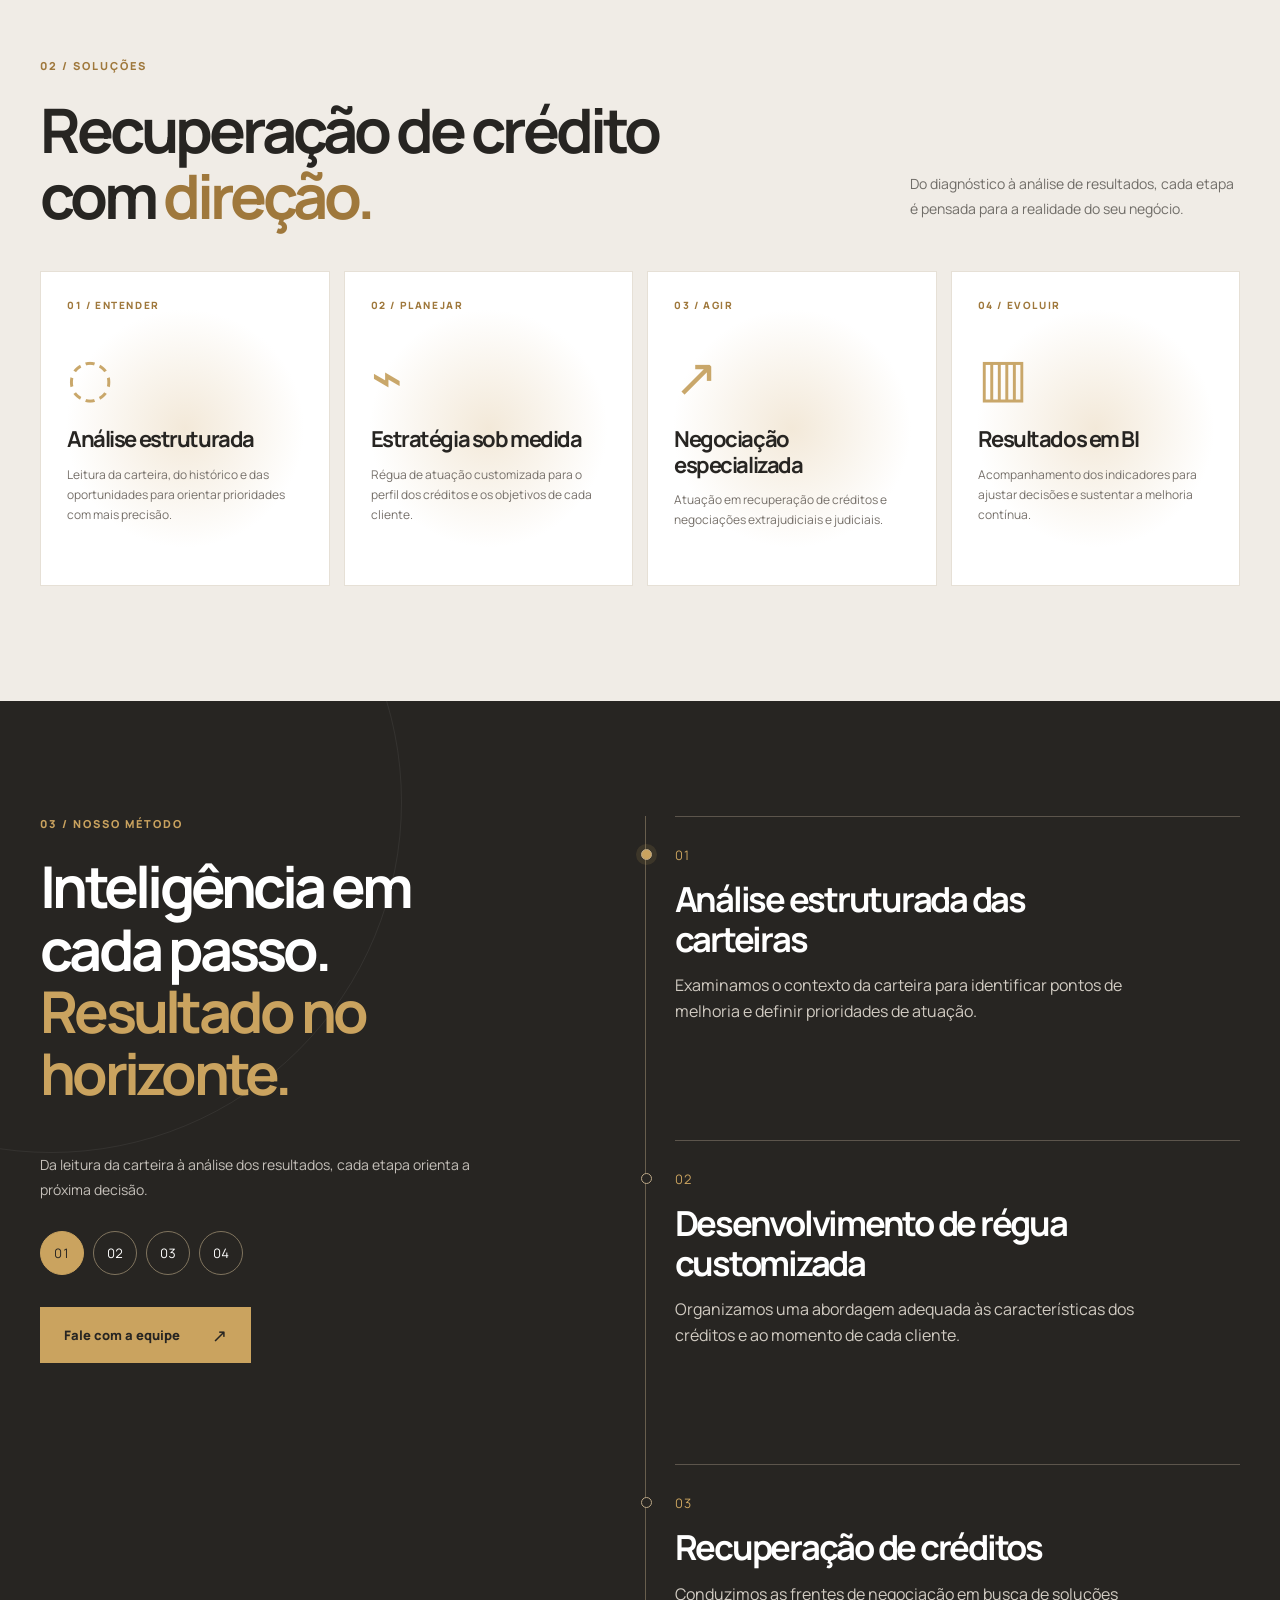
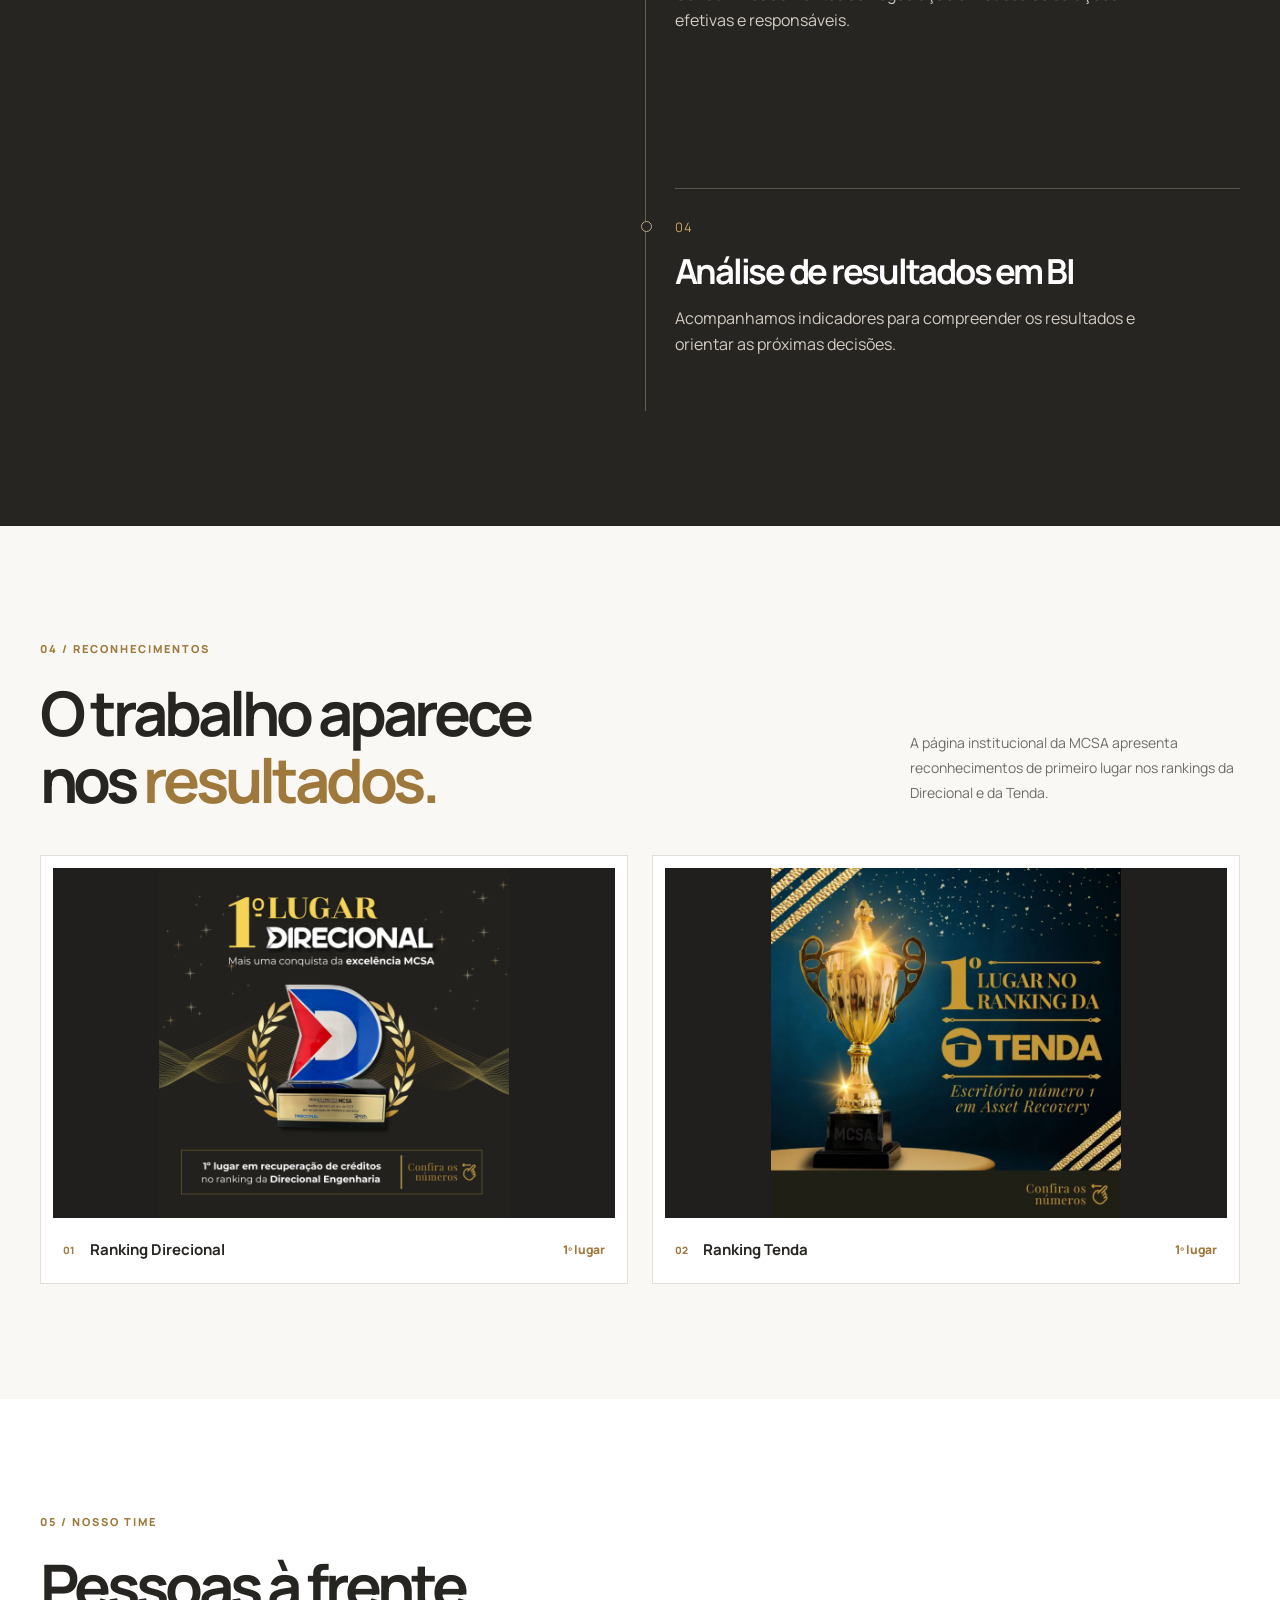
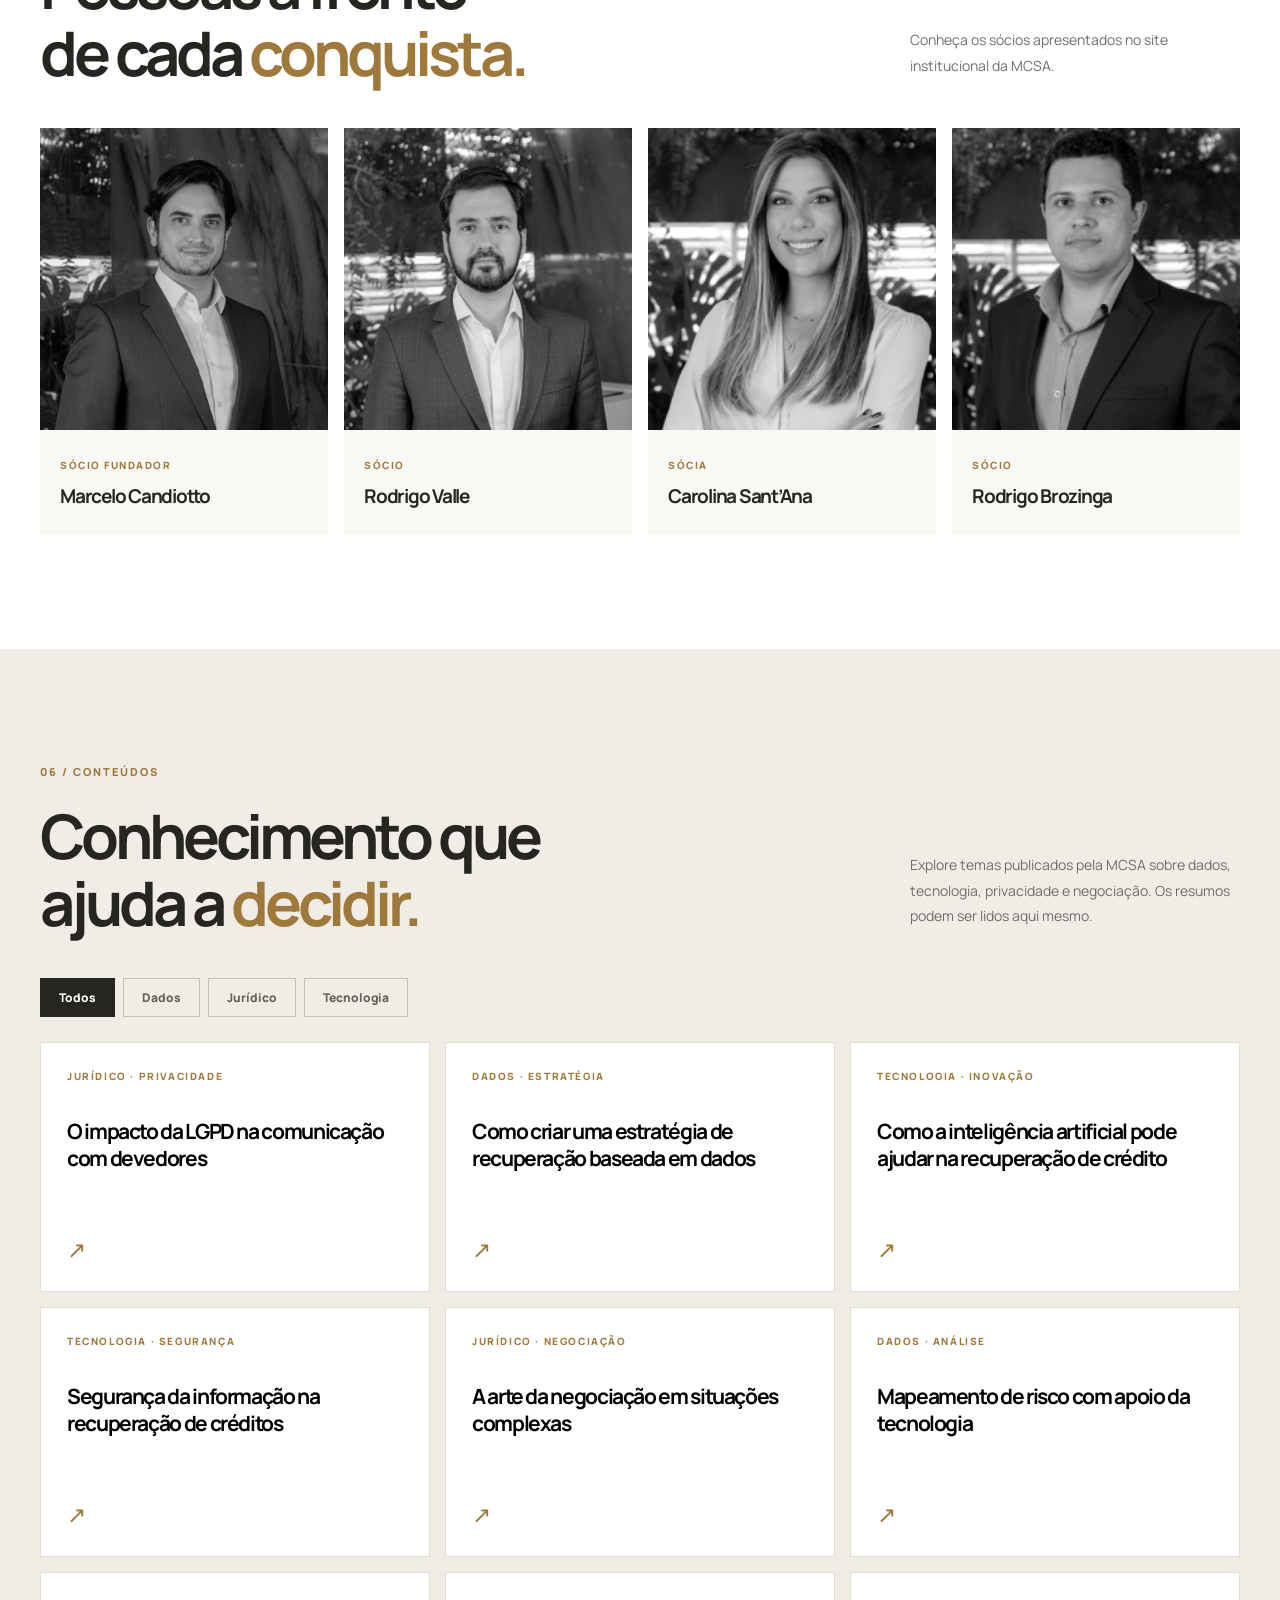
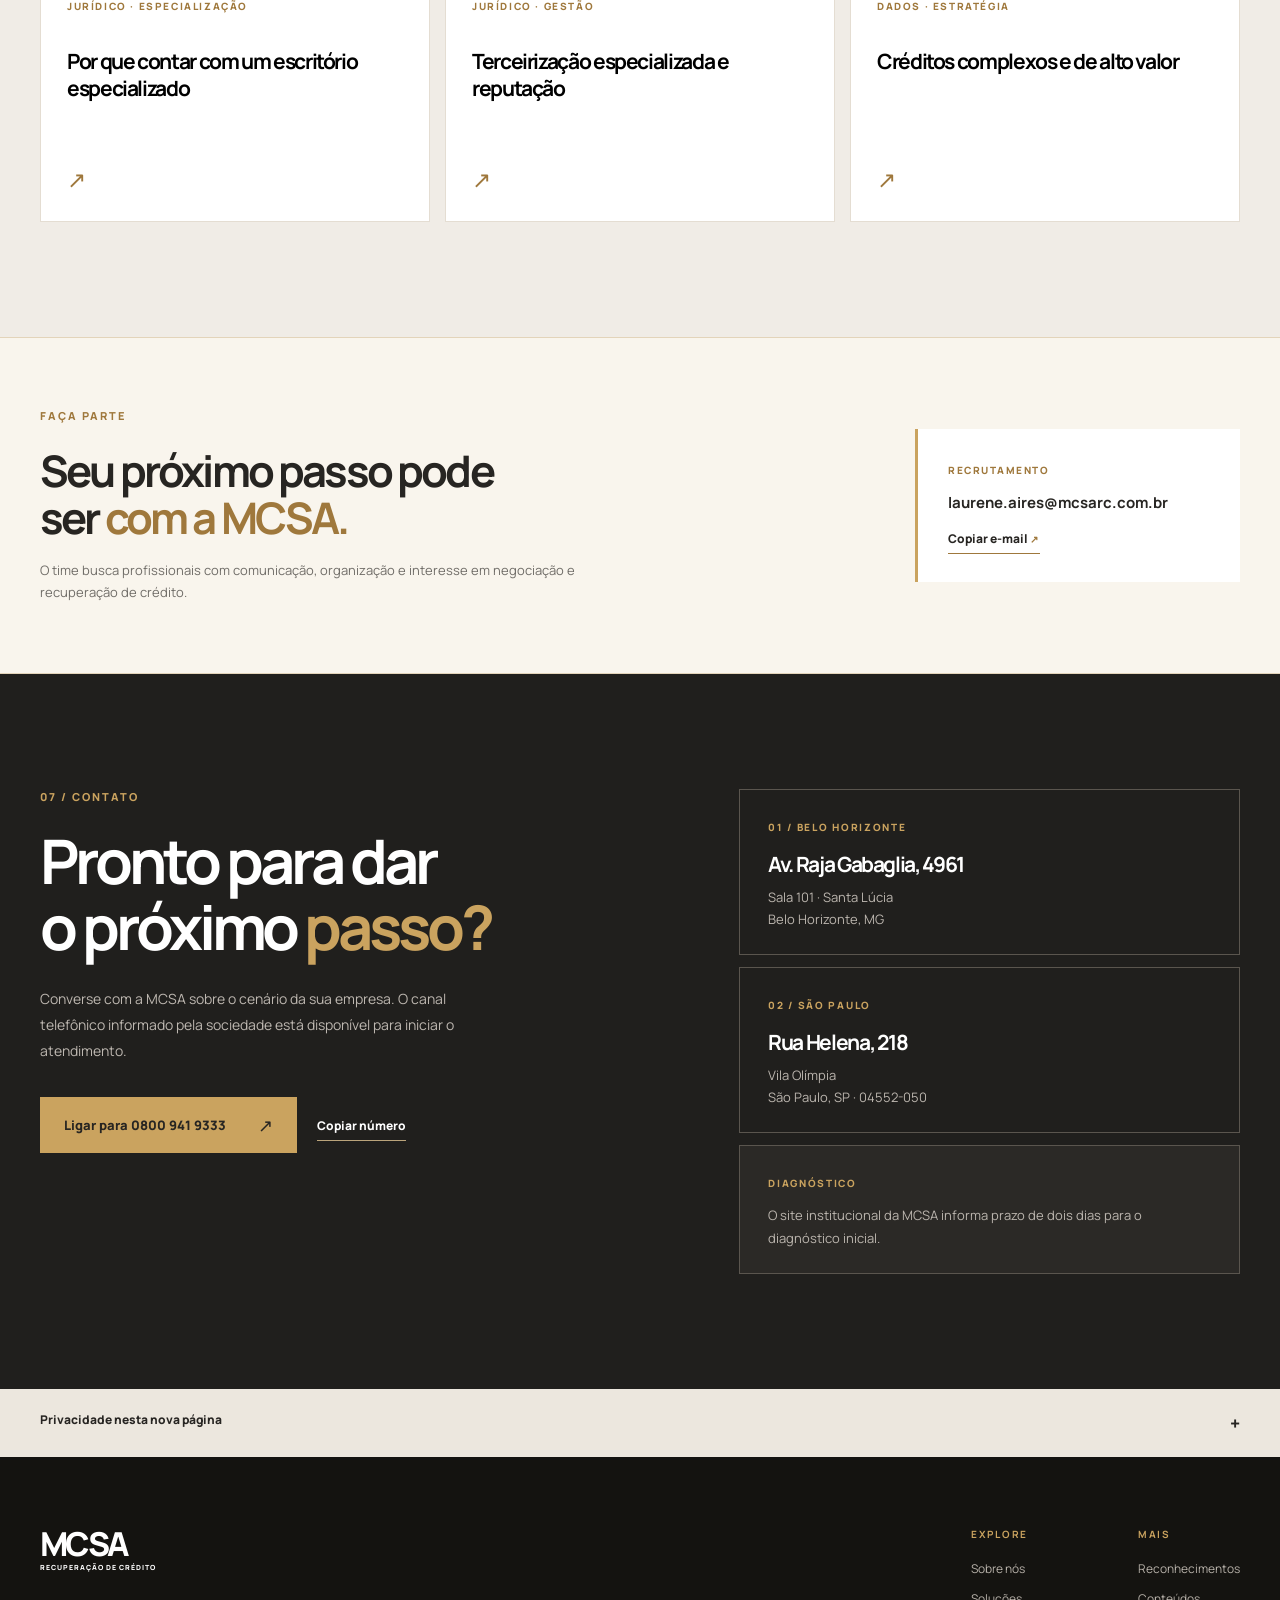
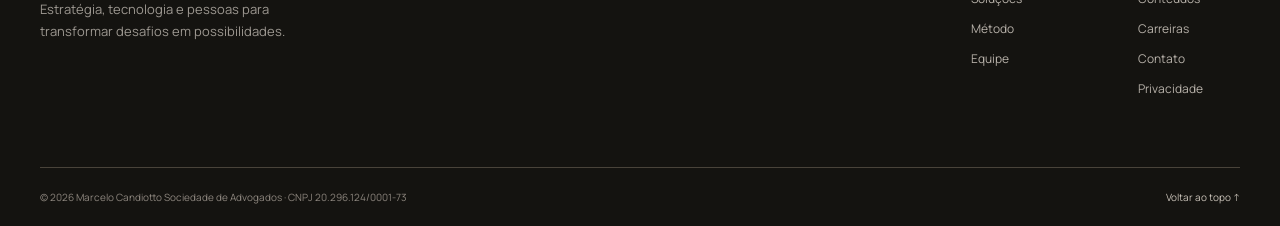
==== commit a1622e5a: "foto" ====
--- a/index.html
+++ b/index.html
@@ -57,7 +57,7 @@
         <div class="hero-media">
           <div class="photo-frame"><img fetchpriority="high" src="assets/images/institucional/marcelo-carolina.png"
               alt="Composição ilustrativa de Marcelo Candiotto e Carolina Sant’Ana analisando documentos" width="1752"
-              height="897"><span class="photo-scan" aria-hidden="true"></span><span class="photo-disclaimer">Composição
+              height="897"><span class="photo-disclaimer">Composição
               ilustrativa</span>
             <div class="photo-stamp"><b>ESTRATÉGIA</b><span>que gera movimento</span></div>
           </div>
--- a/assets/css/motion.css
+++ b/assets/css/motion.css
@@ -41,16 +41,6 @@
     mask-image: linear-gradient(155deg, black, #0005 70%);
 }
 
-.photo-scan {
-    position: absolute;
-    inset: 0;
-    pointer-events: none;
-    z-index: 1;
-    background: radial-gradient(circle at var(--light-x, 50%) var(--light-y, 50%), #ffde9c30, transparent 32%);
-    opacity: 0;
-    transition: opacity .4s;
-}
-
 .hero-ticker { background: #302d29; border-block: 1px solid #a88c593f; position: relative; }
 .hero-ticker > div { animation-duration: 55s; }
 .hero-ticker.paused > div { animation-play-state: paused; }
@@ -75,10 +65,6 @@
     from { opacity: 0; translate: 0 14px; }
     to { opacity: 1; translate: 0 0; }
 }
-@keyframes portrait-in {
-    from { clip-path: inset(0 0 0 22%); opacity: 0; }
-    to { clip-path: inset(0); opacity: 1; }
-}
 
 @media (prefers-reduced-motion: no-preference) {
     .hero-ready .hero-word {
@@ -92,12 +78,6 @@
     .hero-ready .hero-description { animation-delay: .28s; }
     .hero-ready .hero-actions { animation-delay: .36s; }
     .hero-ready .hero-markers { animation-delay: .44s; }
-    .hero-ready .photo-frame { animation: portrait-in 1.05s var(--motion-ease) backwards; }
-    .photo-frame img {
-        transform: translate(var(--portrait-x, 0px), var(--portrait-y, 0px)) scale(var(--portrait-scale, 1.025));
-        transition: transform .25s ease-out;
-    }
-    .hero-ready .photo-stamp { animation: rise-in .7s .48s var(--motion-ease) backwards; }
     .js .reveal:not(.visible) { opacity: 0; transform: translateY(24px); }
     .reveal { transition: opacity .7s var(--motion-ease), transform .7s var(--motion-ease); }
     :is(.solutions-grid, .team-grid, .award-grid) > :nth-child(2) { transition-delay: 65ms; }
@@ -118,7 +98,6 @@
 }
 
 @media (hover: hover) and (pointer: fine) and (prefers-reduced-motion: no-preference) {
-    .hero-media:hover .photo-scan { opacity: 1; }
     .solution-card {
         background: radial-gradient(circle at var(--light-x, 50%) var(--light-y, 50%), #f3e9d9, transparent 56%) white;
     }
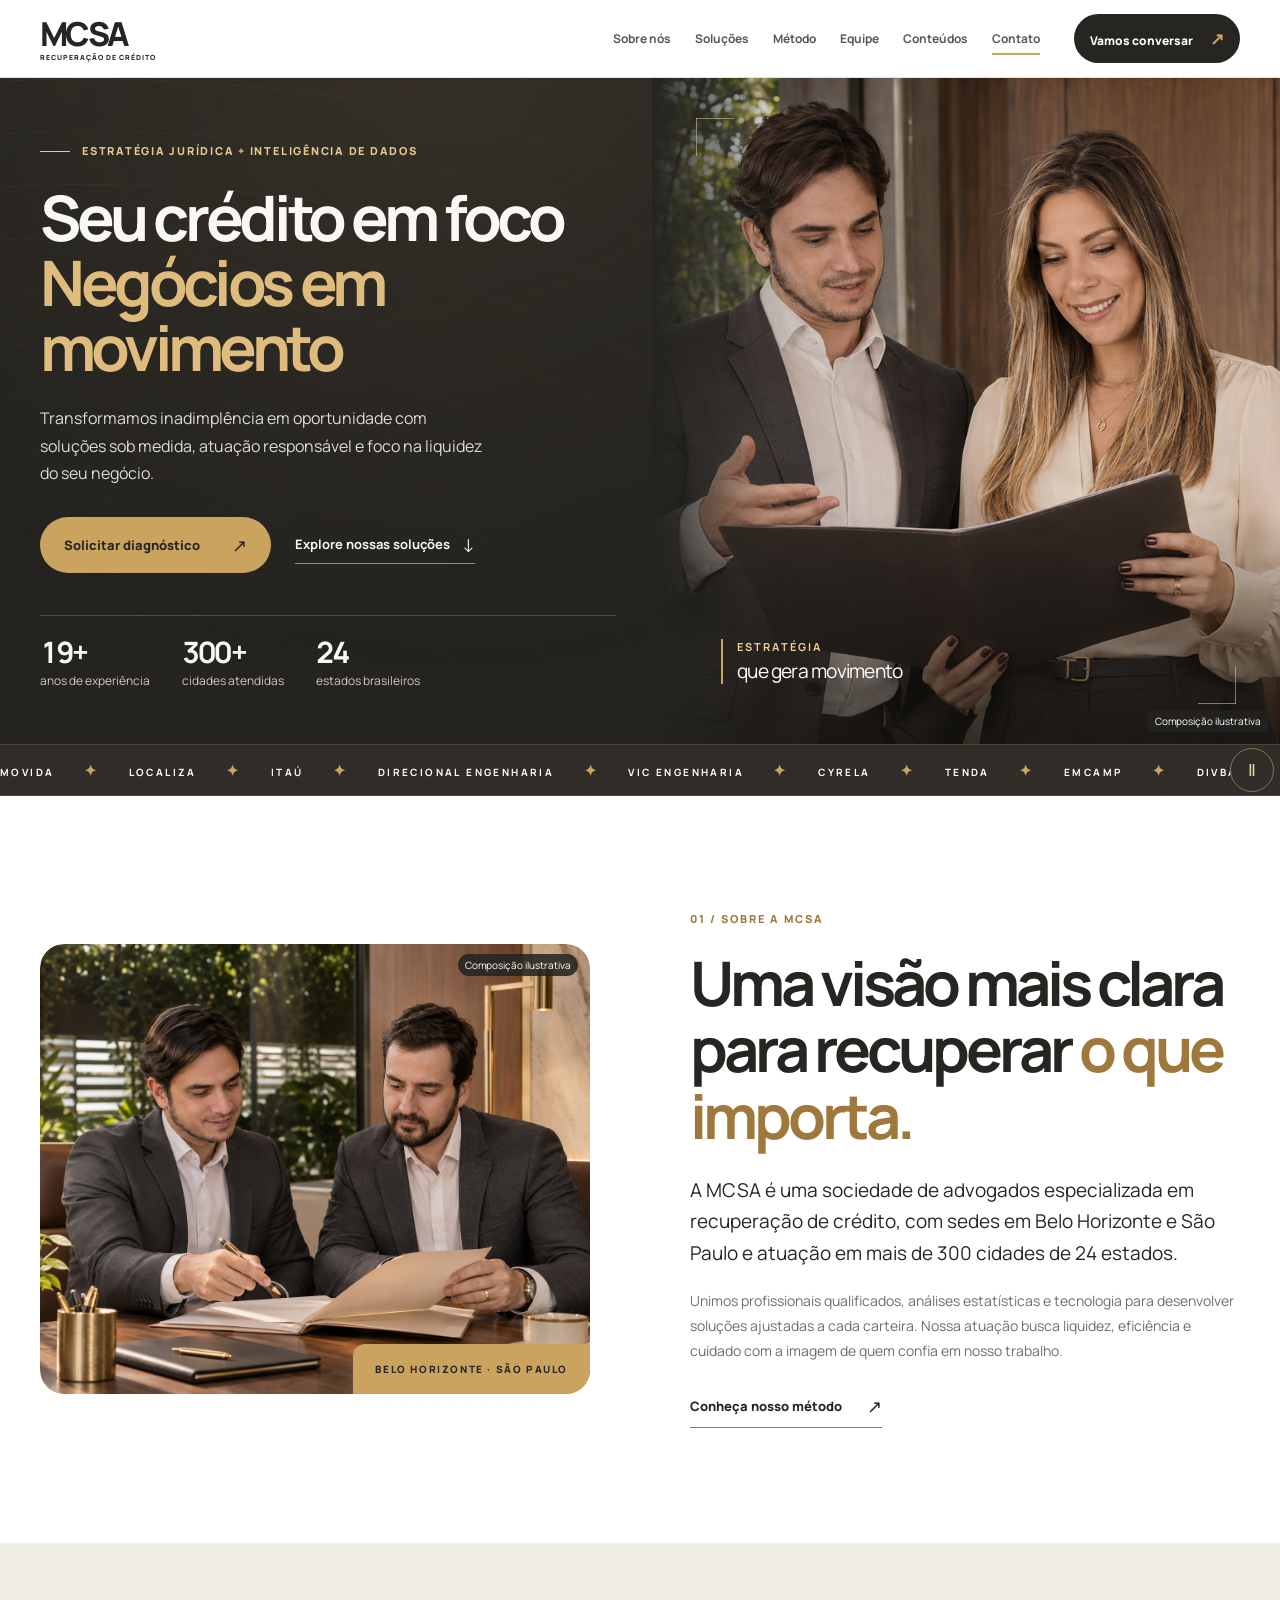
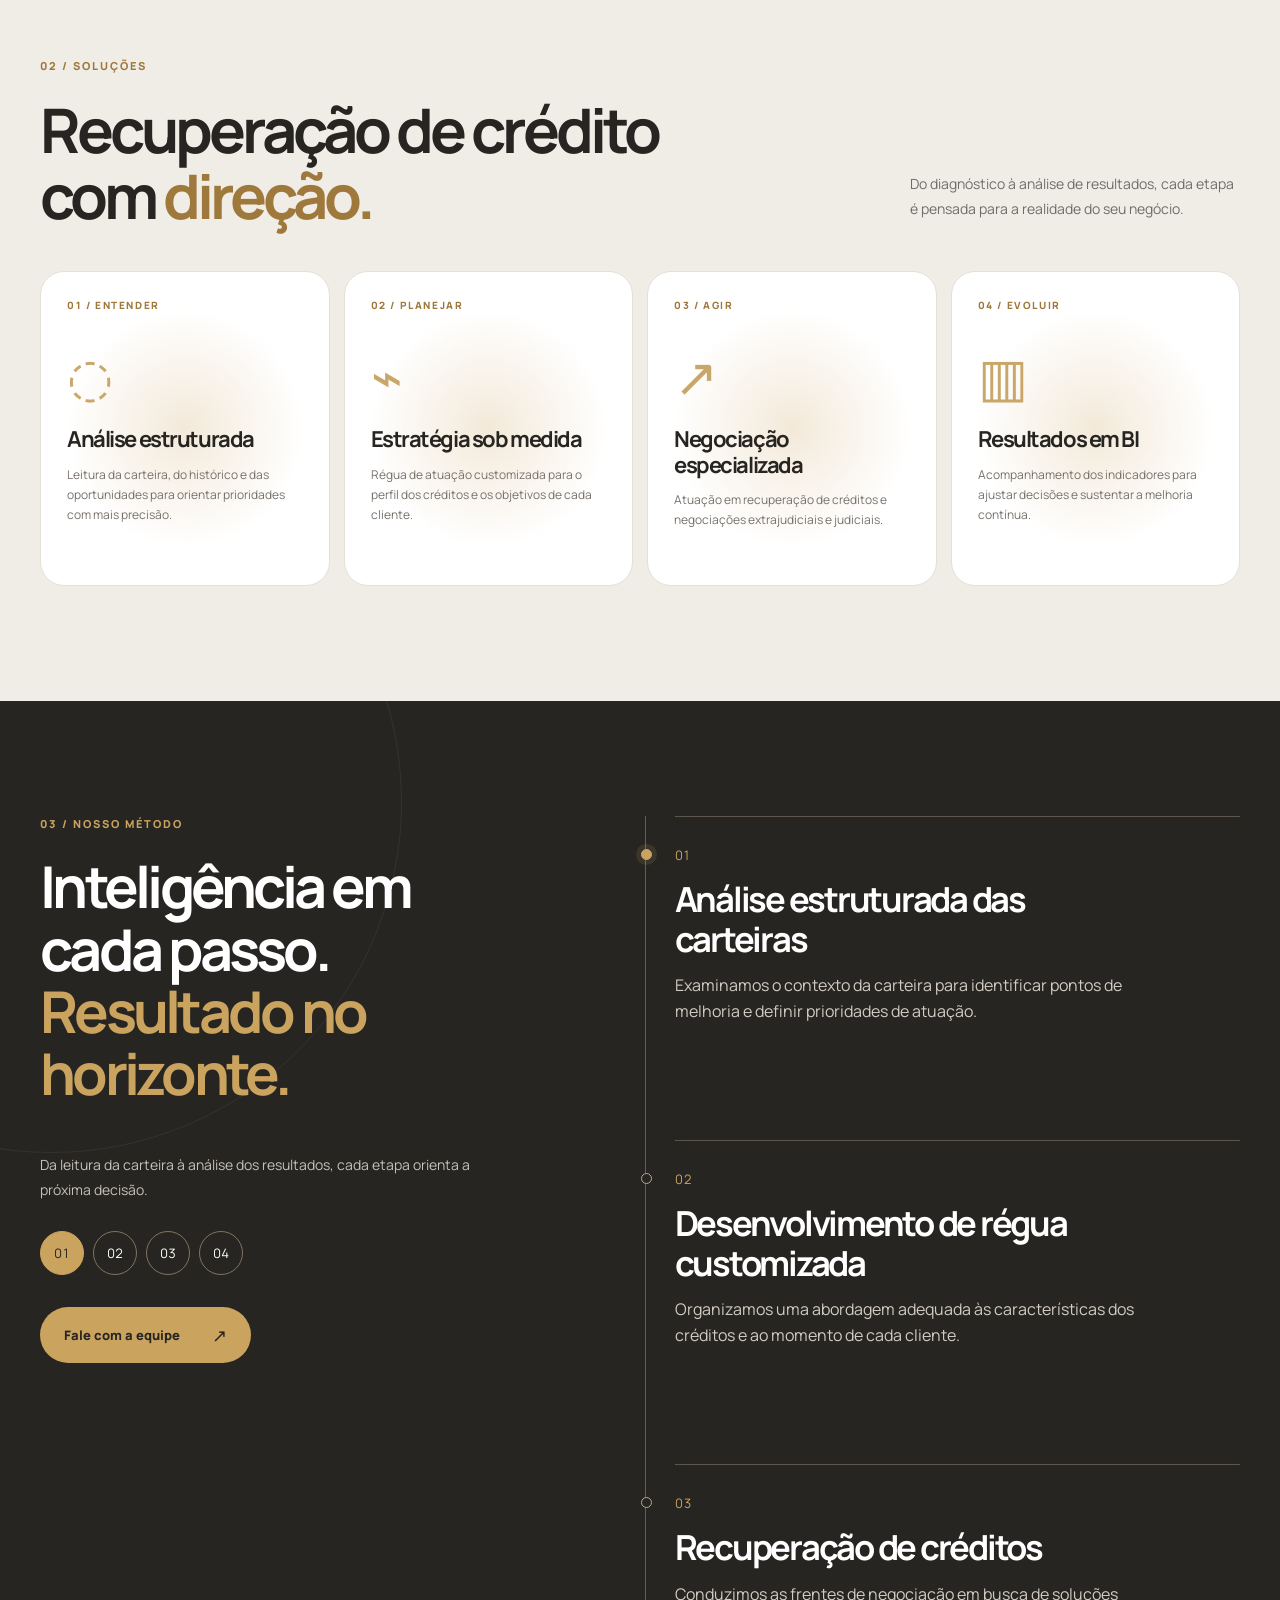
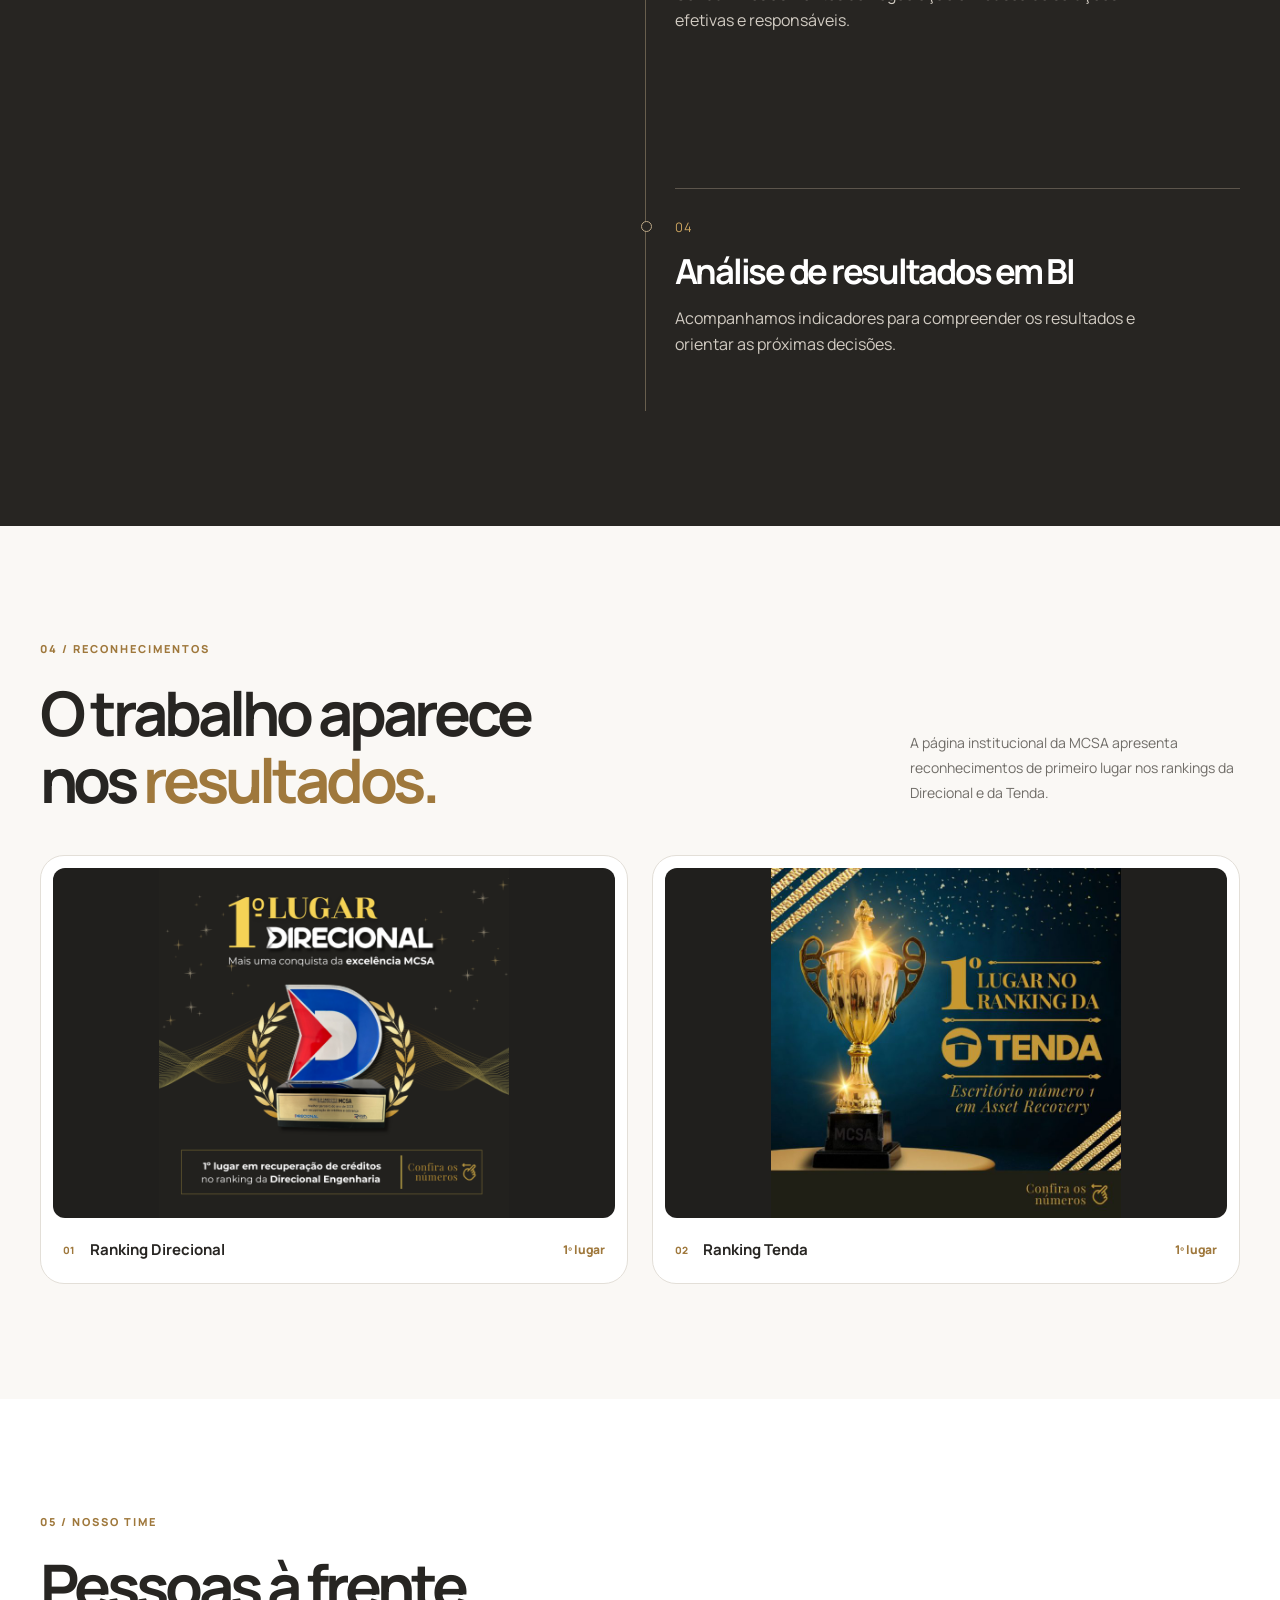
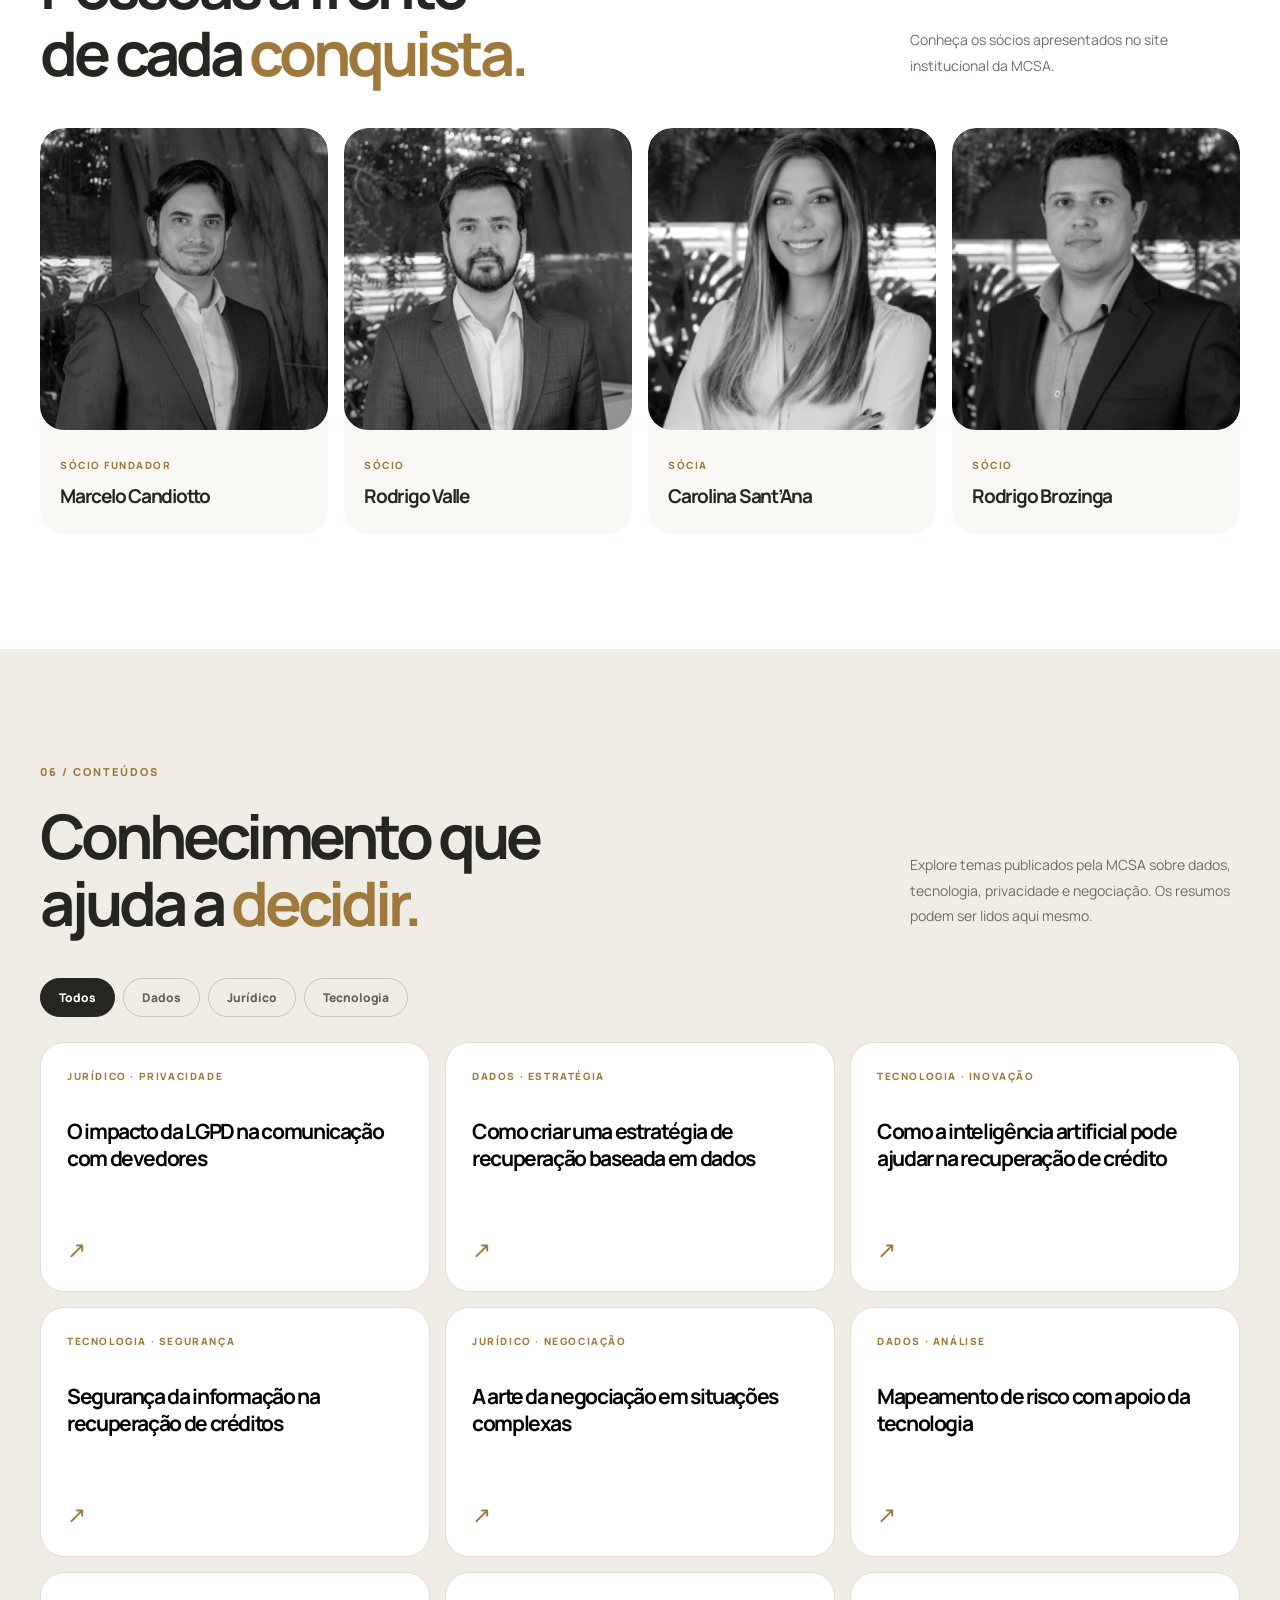
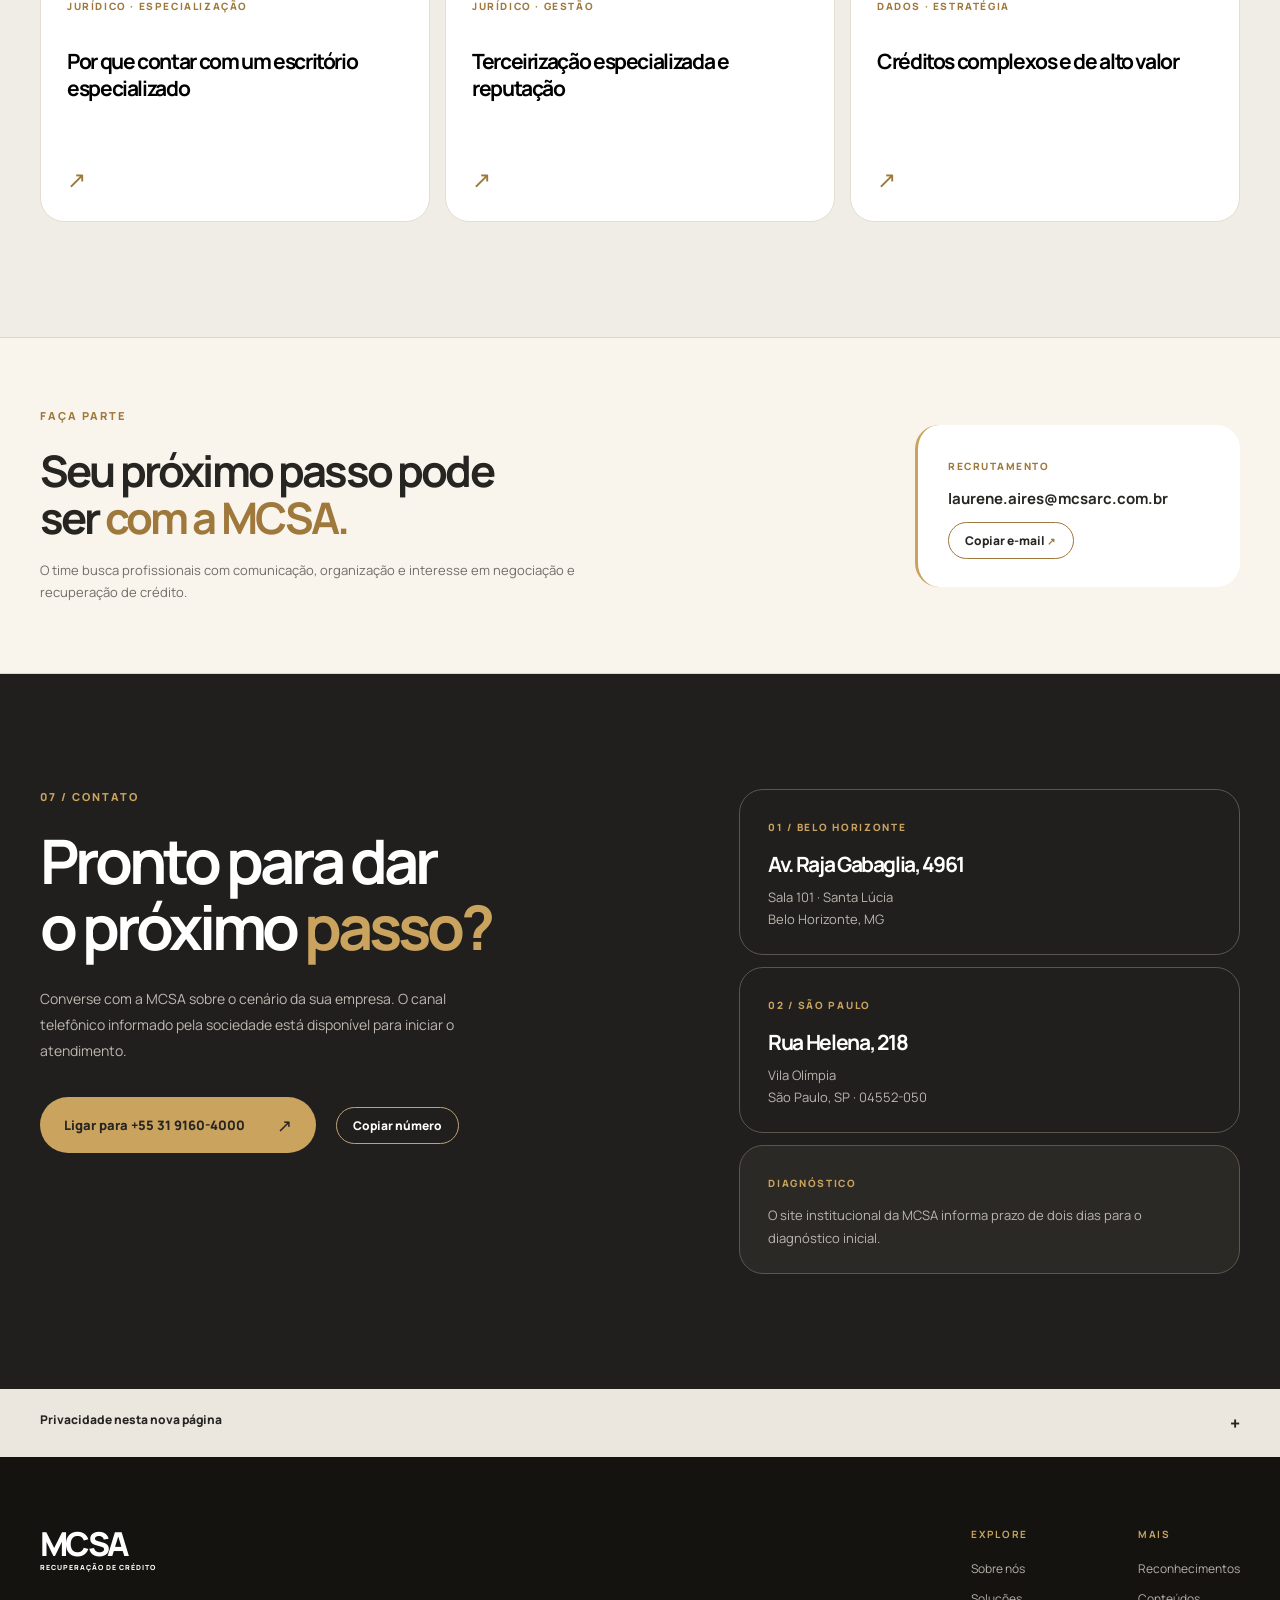
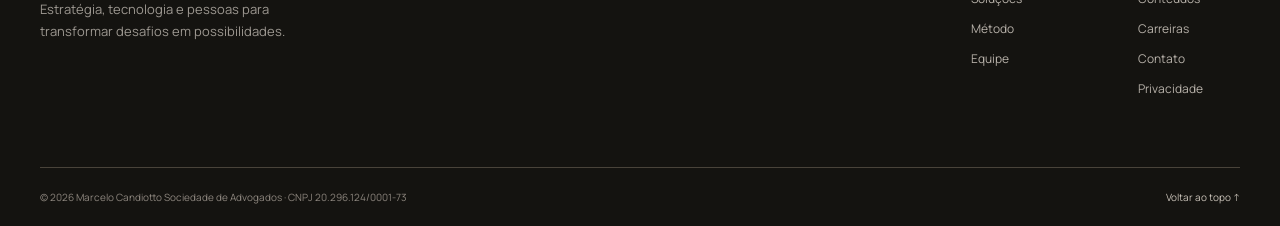
==== commit 8a71c604: "telefone" ====
--- a/index.html
+++ b/index.html
@@ -264,9 +264,9 @@
           <p class="kicker kicker-light">07 / CONTATO</p>
           <h2>Pronto para dar<br>o próximo <em>passo?</em></h2>
           <p>Converse com a MCSA sobre o cenário da sua empresa. O canal telefônico informado pela sociedade está
-            disponível para iniciar o atendimento.</p><a class="button button-gold" href="tel:08009419333">Ligar para
-            0800 941 9333 <span aria-hidden="true">↗</span></a><button type="button" class="copy-button copy-phone"
-            data-copy="0800 941 9333">Copiar número</button>
+            disponível para iniciar o atendimento.</p><a class="button button-gold" href="tel:+553191604000">Ligar para
+            +55 31 9160-4000 <span aria-hidden="true">↗</span></a><button type="button" class="copy-button copy-phone"
+            data-copy="+55 31 9160-4000">Copiar número</button>
         </div>
         <div class="contact-locations reveal">
           <div class="contact-card"><span>01 / BELO HORIZONTE</span>
--- a/assets/css/styles.css
+++ b/assets/css/styles.css
@@ -14,6 +14,8 @@
     --cream: #f0ece6;
     --line: #e3dfd8;
     --white: #fff;
+    --radius-card: 24px;
+    --radius-inset: 12px;
     --container: 1200px
 }
 
@@ -42,6 +44,32 @@
 button {
     font: inherit;
     cursor: pointer
+}
+
+button,
+.button,
+.header-action {
+    border-radius: 999px;
+}
+
+.intro-image,
+.intro-image img,
+.person,
+.person img,
+.award-card,
+.solution-card,
+.article-card,
+.article-dialog,
+.careers-contact,
+.contact-card {
+    border-radius: var(--radius-card);
+}
+
+.award-card img,
+.intro-disclaimer,
+.toast,
+.skip-link {
+    border-radius: var(--radius-inset);
 }
 
 img {
@@ -318,7 +346,7 @@
 .hero-word { display: inline-block; }
 .hero-description { max-width: 45ch; color: #dedbd5; font-size: 1rem; line-height: 1.7; }
 .hero-actions { display: flex; align-items: center; flex-wrap: wrap; gap: 24px; margin-top: 30px; }
-.hero .button-dark { background: var(--gold); color: var(--ink); border-radius: 100px; }
+.hero .button-dark { background: var(--gold); color: var(--ink); }
 .hero .button-dark:hover { background: #e6c789; }
 .under-link { display: inline-flex; gap: 12px; align-items: center; padding-block: 7px; border-bottom: 1px solid #a08c6c; font-size: 13px; font-weight: 700; }
 .under-link:hover { color: #e5c589; }
@@ -402,6 +430,7 @@
 }
 
 .image-label {
+    border-top-left-radius: var(--radius-inset);
     position: absolute;
     bottom: 0;
     right: 0;
@@ -693,6 +722,7 @@
 }
 
 .article-card {
+    position: relative;
     display: flex;
     flex-direction: column;
     align-items: flex-start;
@@ -701,12 +731,19 @@
     background: #fff;
     padding: 26px;
     min-height: 250px;
-    transition: transform .25s, box-shadow .25s
-}
-
-.article-card:hover {
-    transform: translateY(-6px);
-    box-shadow: 0 17px 30px #27252215
+    transition: transform .25s, box-shadow .25s, border-color .25s
+}
+
+.article-card:is(:hover, :focus-visible) {
+    z-index: 1;
+    border-color: var(--gold-dark);
+    box-shadow: 0 4px 9px #27252238, 0 16px 28px -6px #27252280;
+}
+
+@media (prefers-reduced-motion: no-preference) {
+    .article-card:is(:hover, :focus-visible) {
+        transform: translateY(-4px);
+    }
 }
 
 .article-card>span {
@@ -779,9 +816,8 @@
 
 .copy-button {
     background: none;
-    border: 0;
-    border-bottom: 1px solid var(--gold-dark);
-    padding: 0 0 6px;
+    border: 1px solid var(--gold-dark);
+    padding: 9px 16px;
     color: var(--ink);
     font-weight: 800;
     font-size: 12px
@@ -1098,7 +1134,7 @@
         display: flex;
         flex-direction: column;
         gap: 5px;
-        background: none;
+        background: var(--paper);
         border: 0;
         padding: 10px;
         margin-left: auto
@@ -1117,6 +1153,7 @@
         left: -20px;
         right: -20px;
         background: #fff;
+        border-radius: 0 0 var(--radius-card) var(--radius-card);
         padding: 15px 20px 22px;
         box-shadow: 0 20px 30px #0002;
         flex-direction: column;
--- a/assets/css/motion.css
+++ b/assets/css/motion.css
@@ -46,11 +46,12 @@
 .hero-ticker.paused > div { animation-play-state: paused; }
 .ticker-toggle {
     position: absolute;
-    right: 0;
-    inset-block: 0;
-    width: 56px;
-    border: 0;
-    border-left: 1px solid #827258;
+    right: 6px;
+    top: 50%;
+    transform: translateY(-50%);
+    width: 44px;
+    height: 44px;
+    border: 1px solid #827258;
     background: #302d29;
     color: #ebd4ac;
     font-size: 16px;
